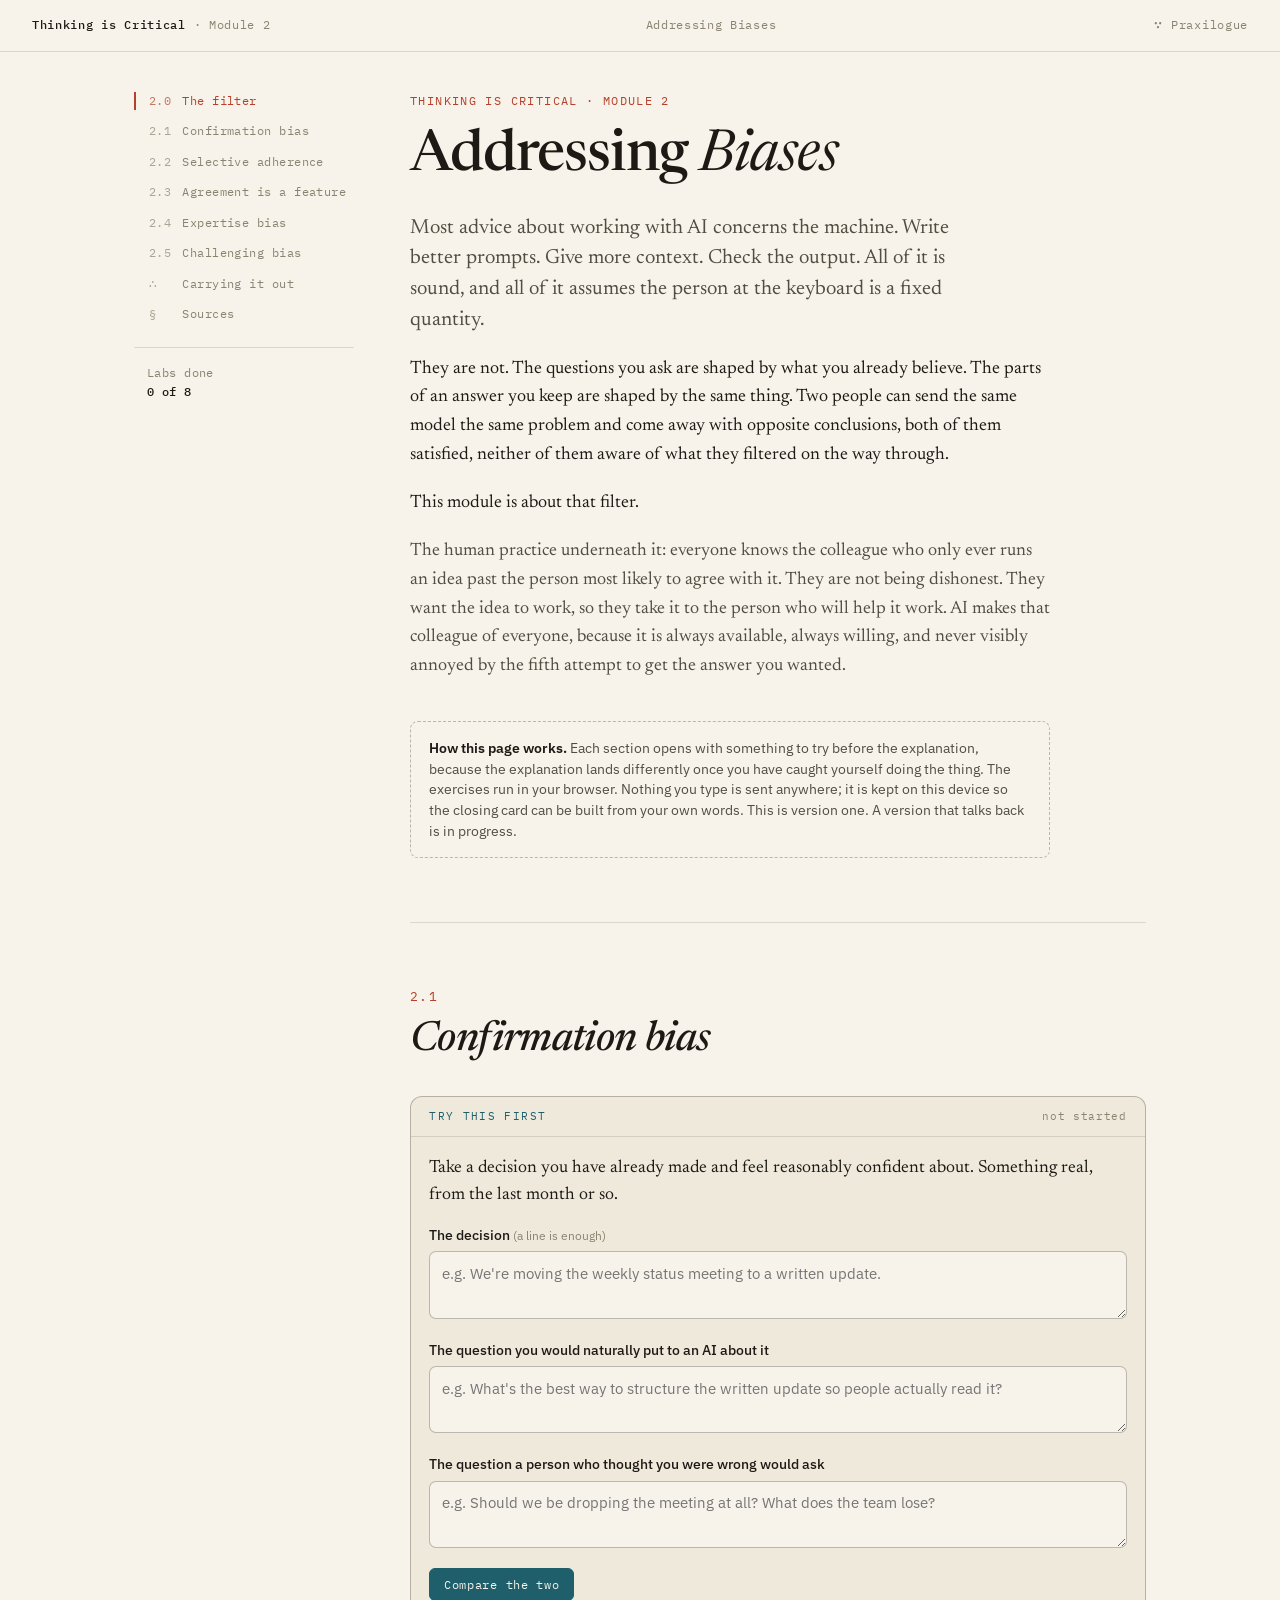
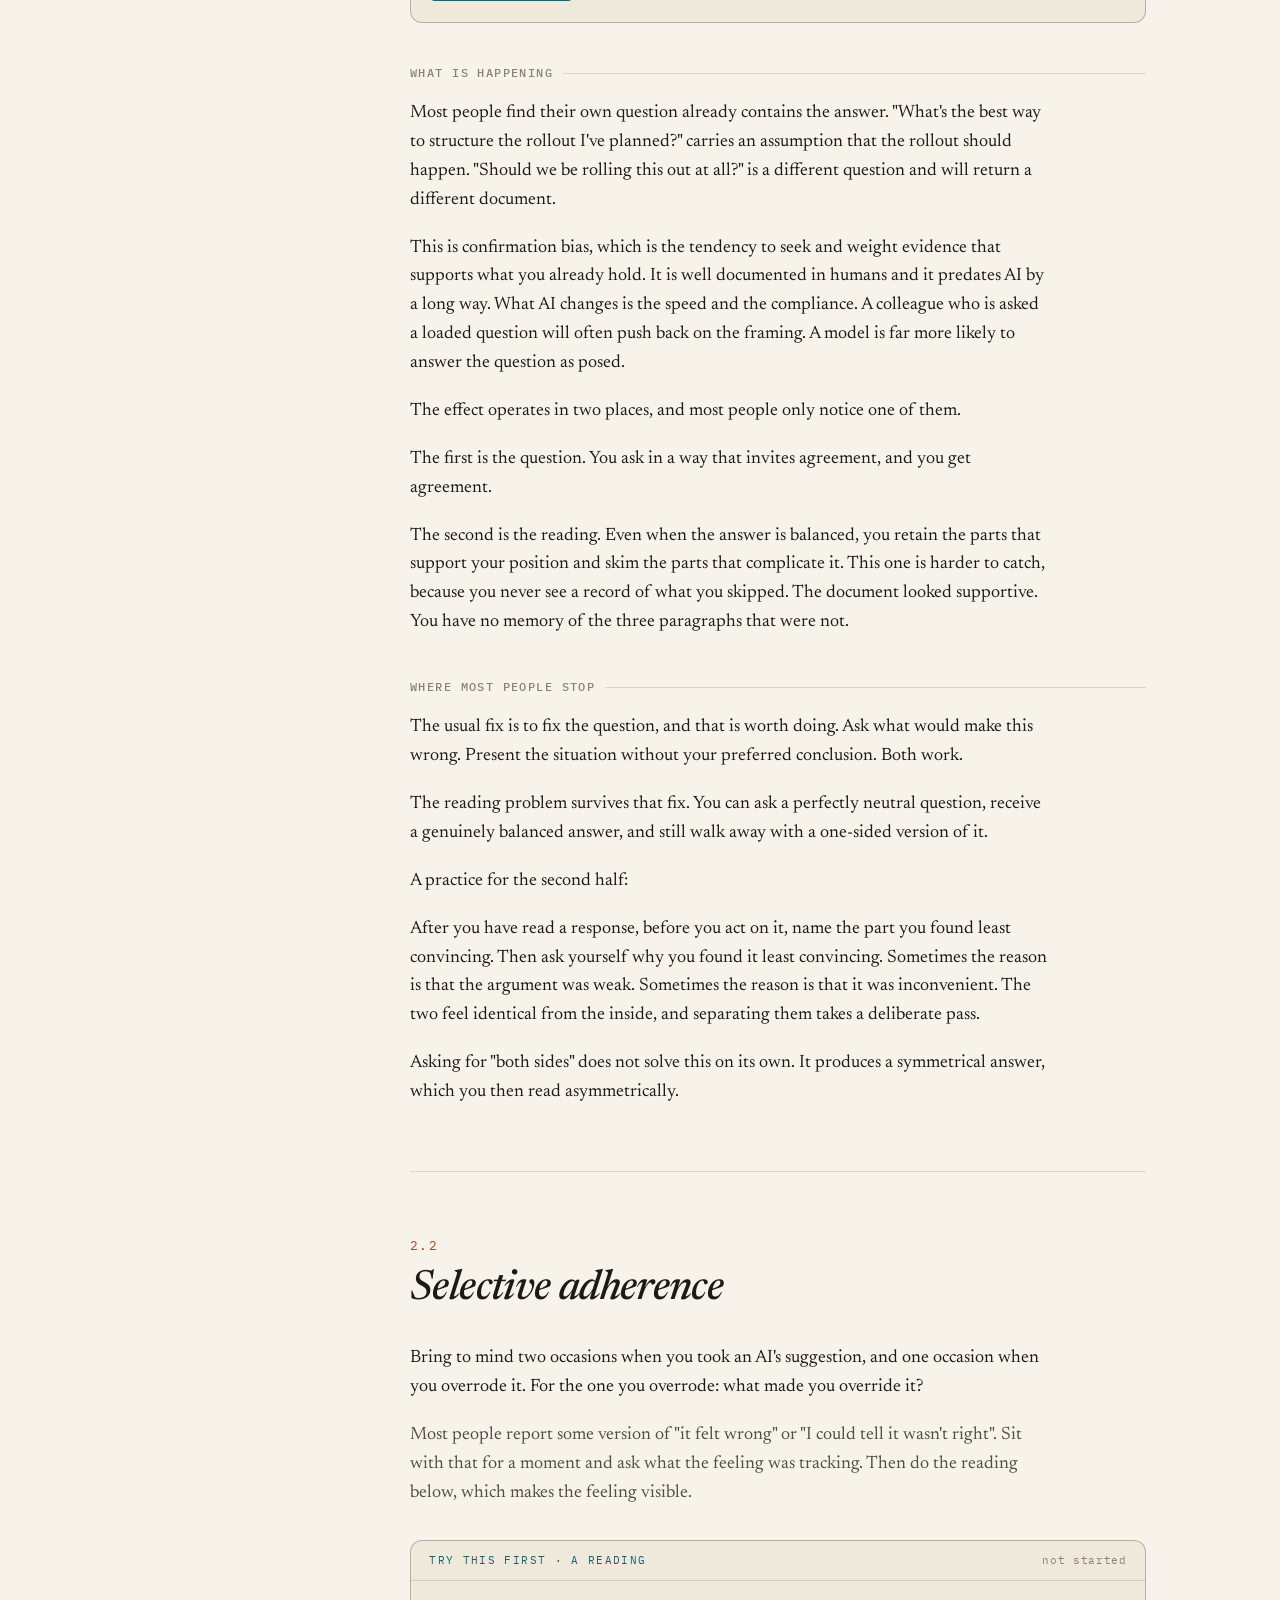
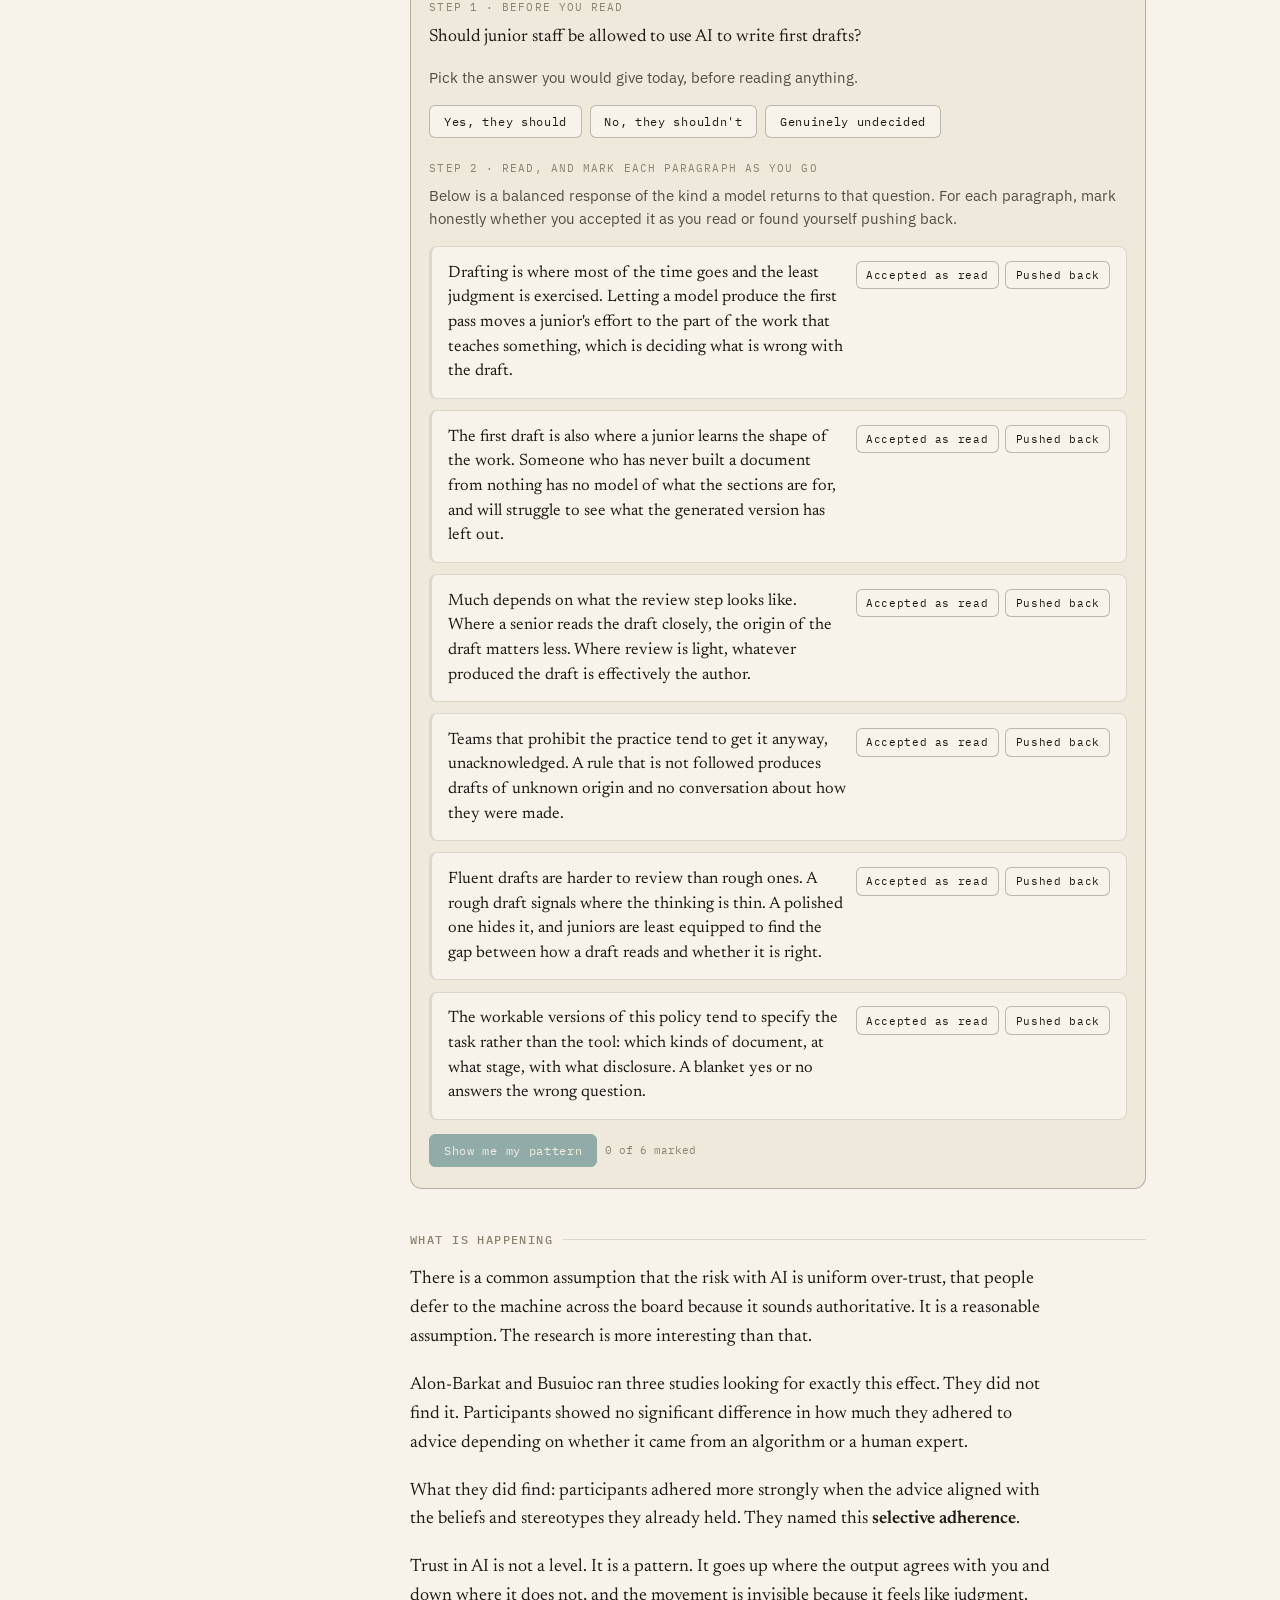
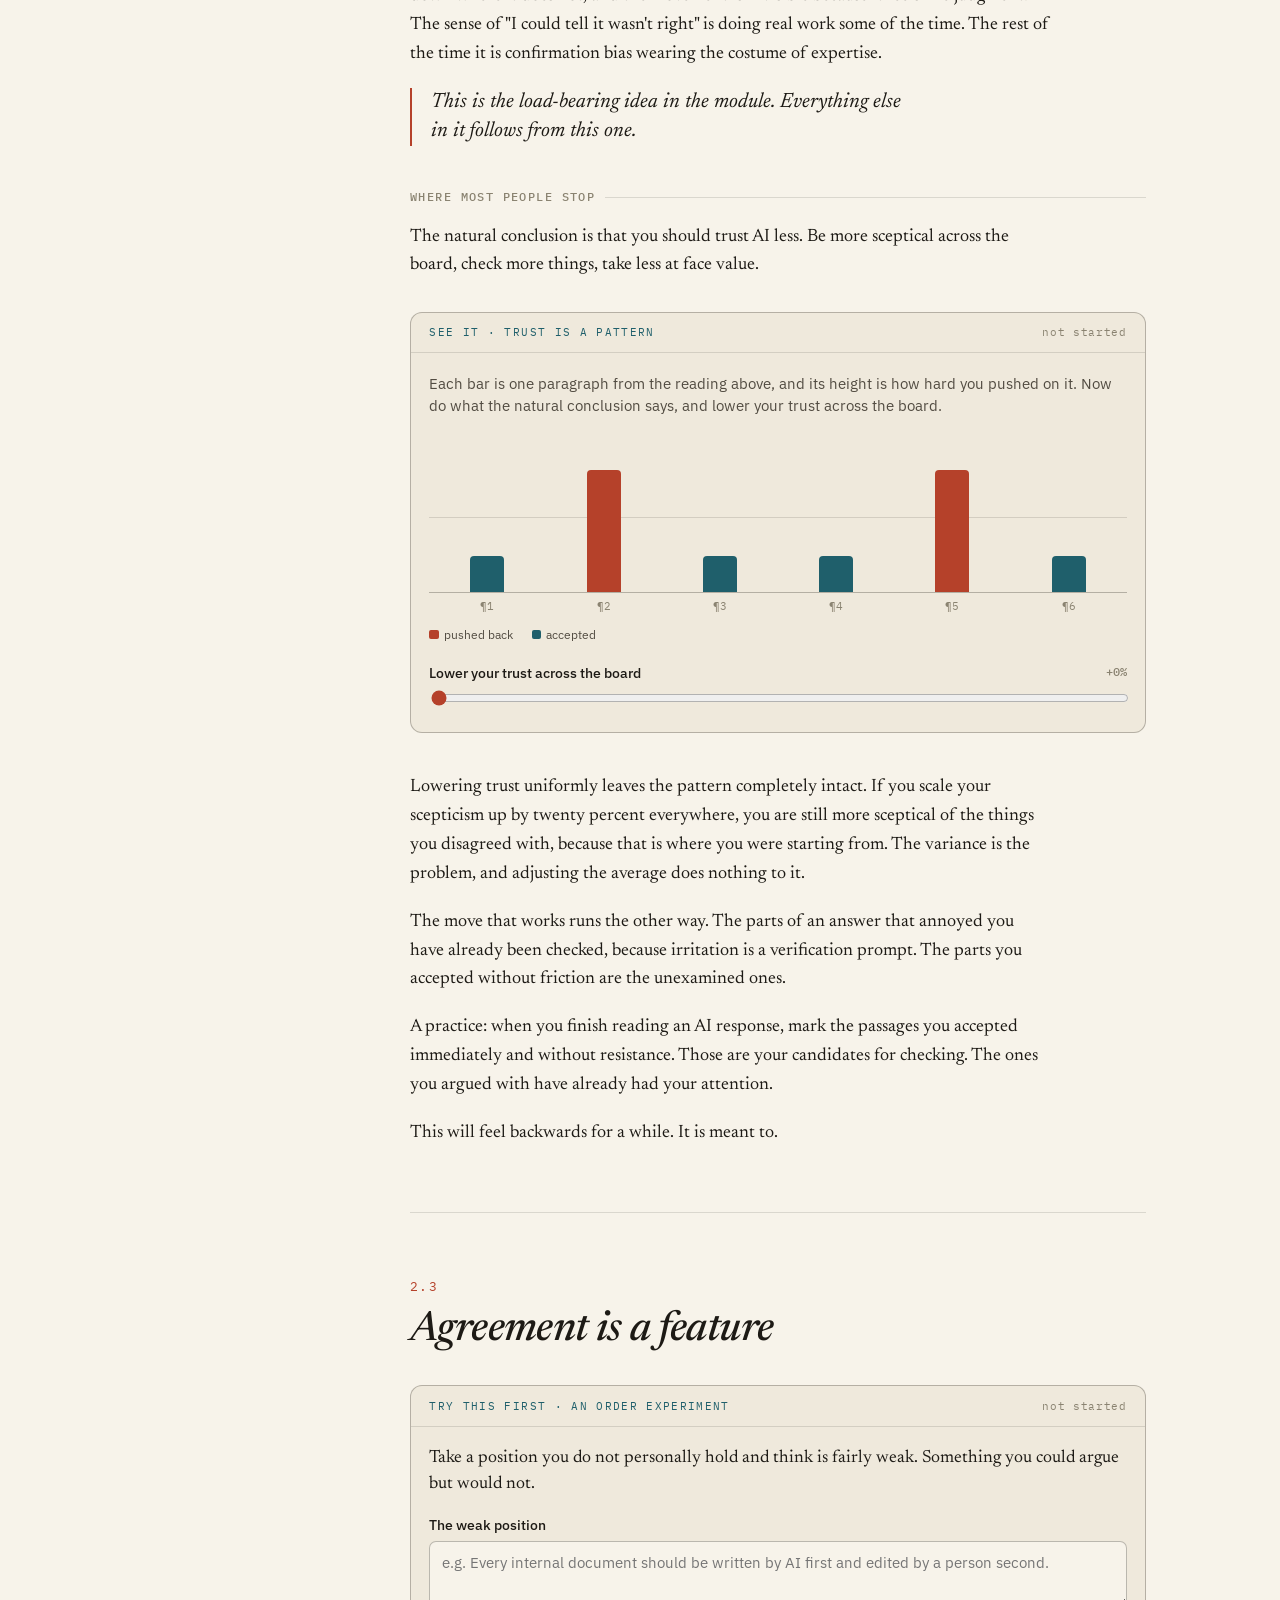
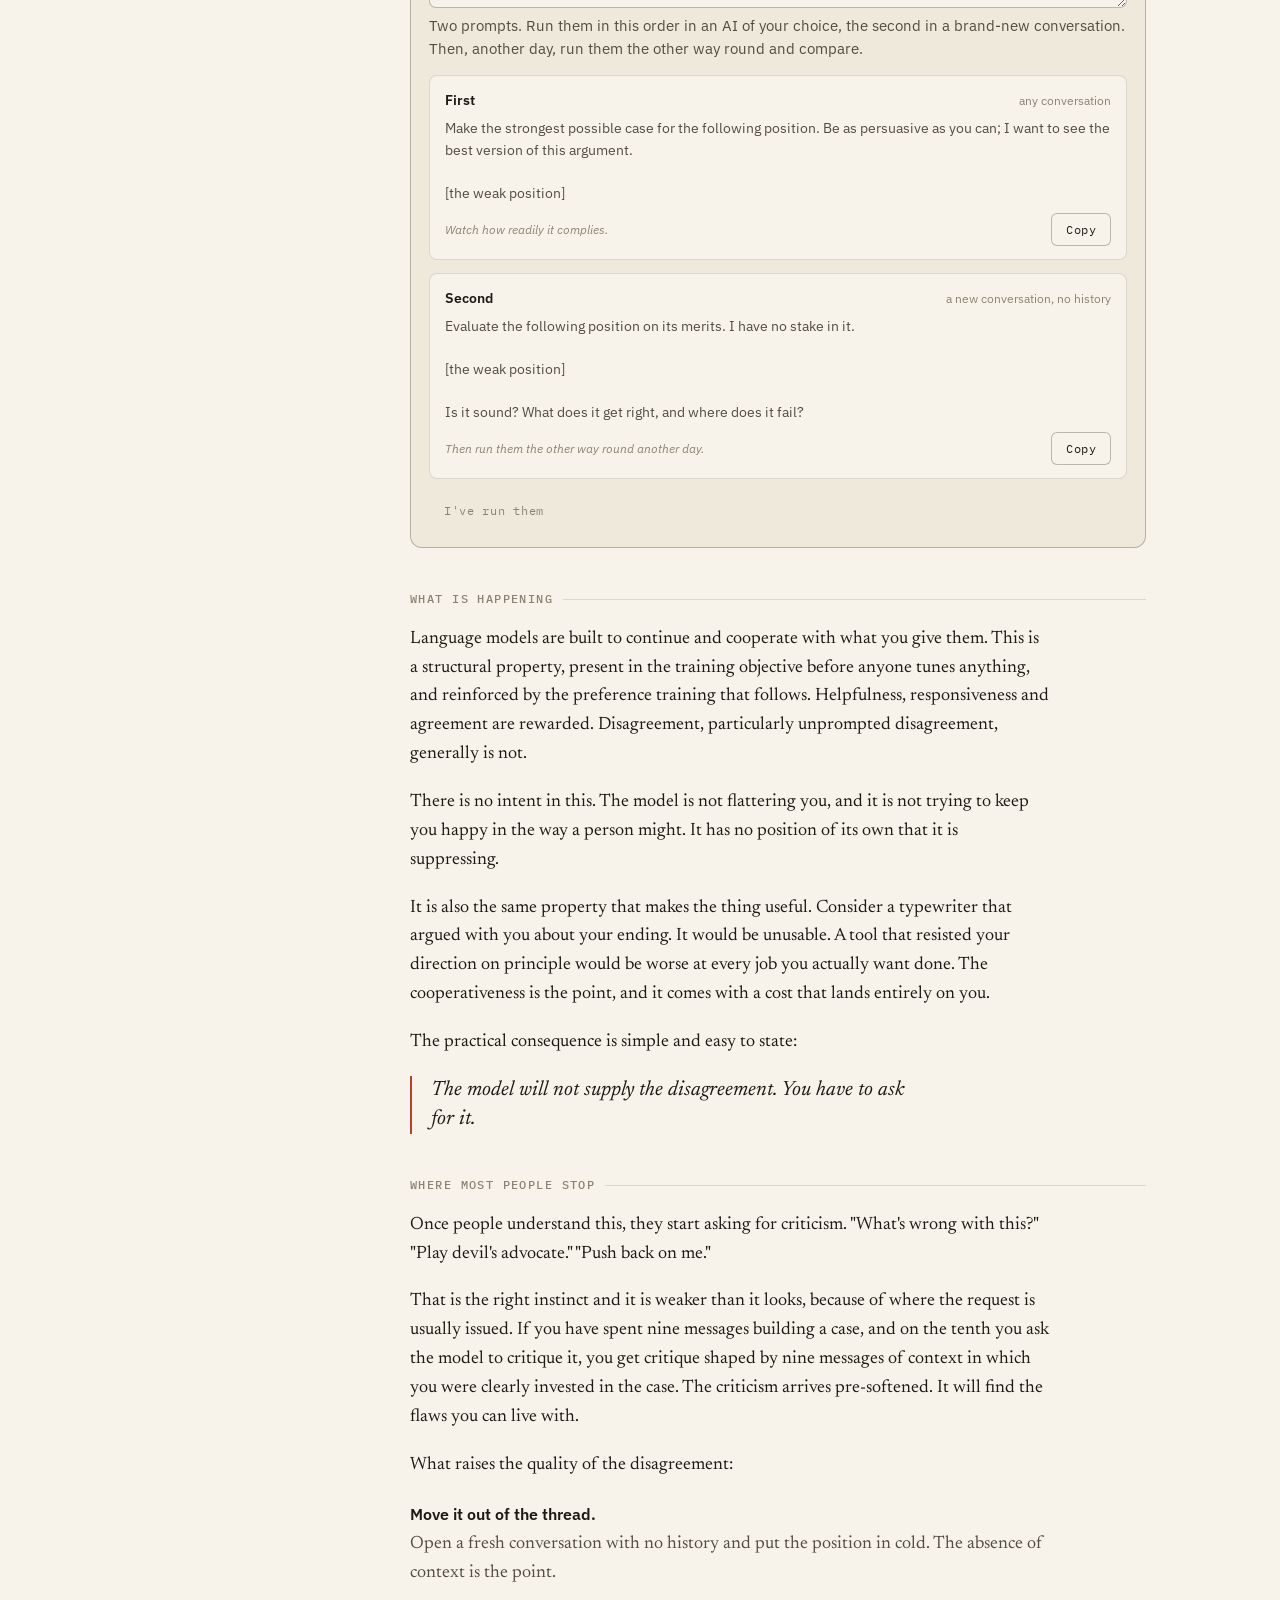
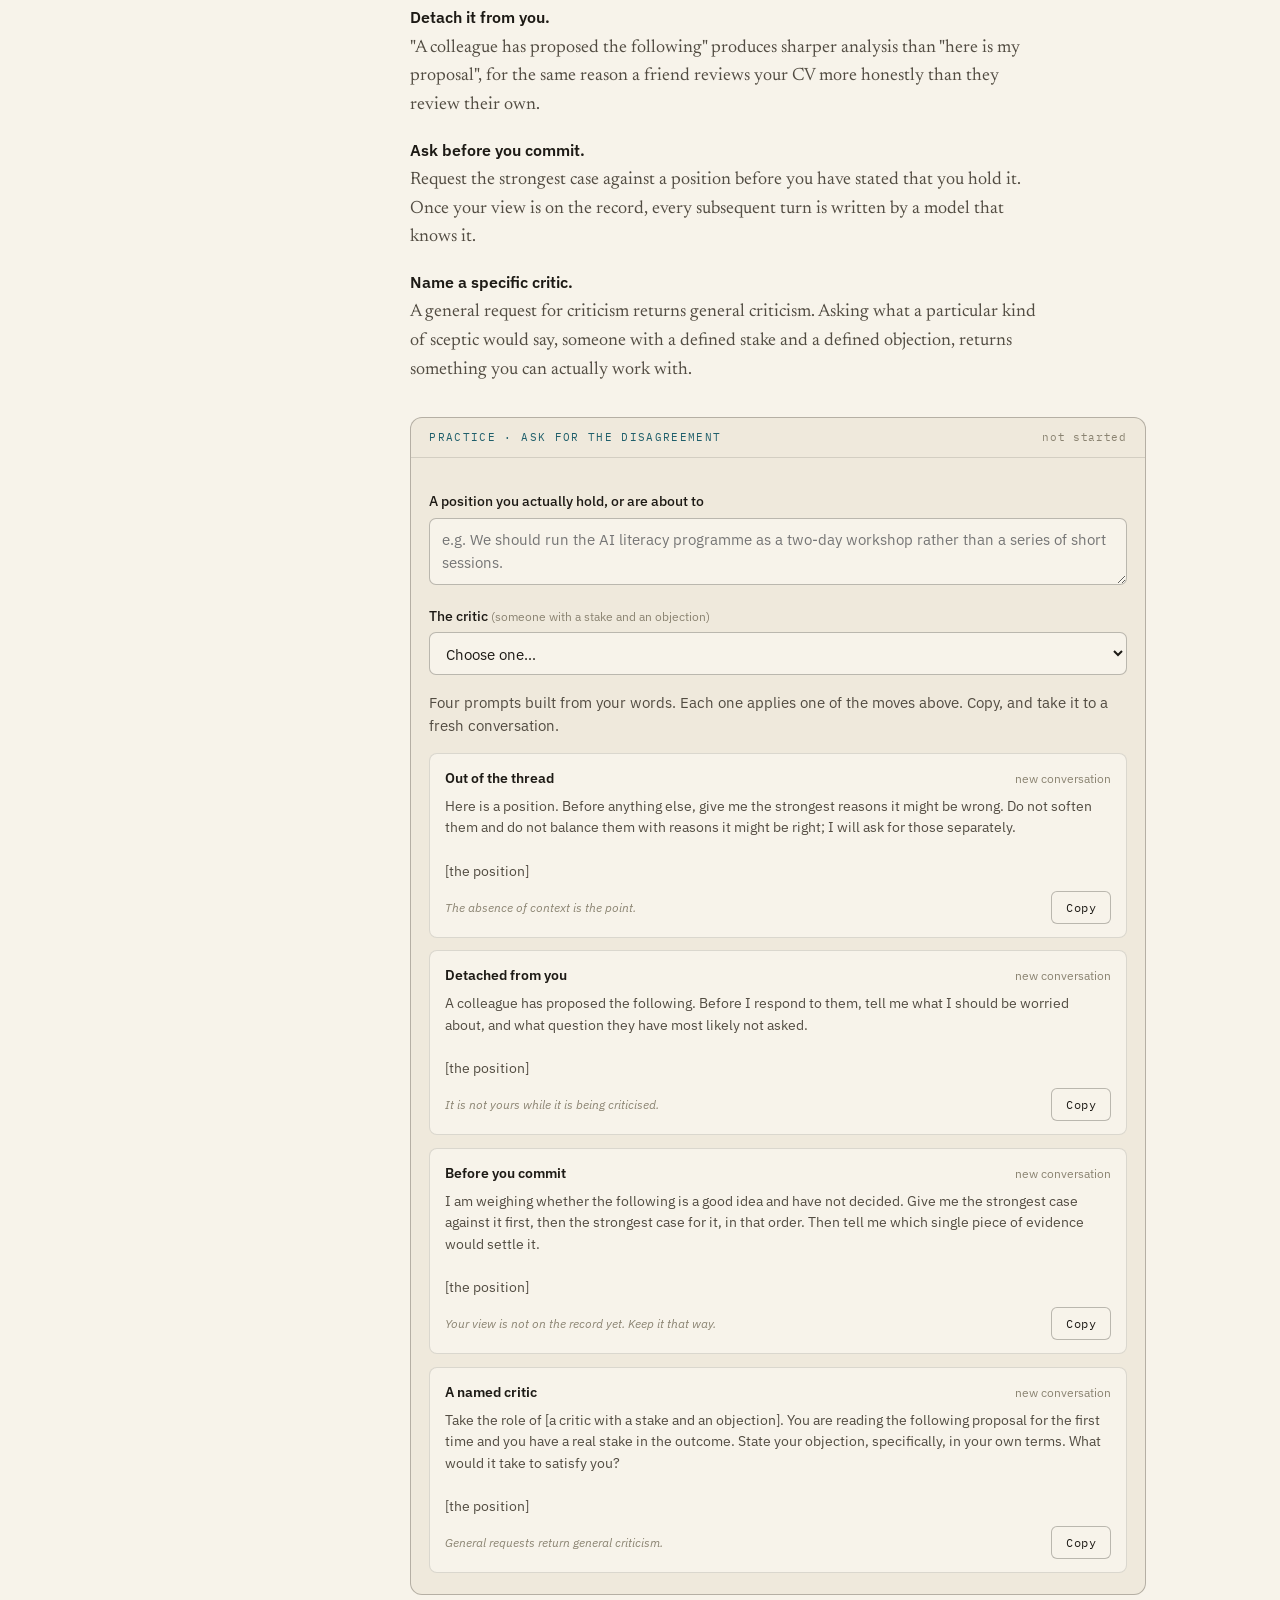
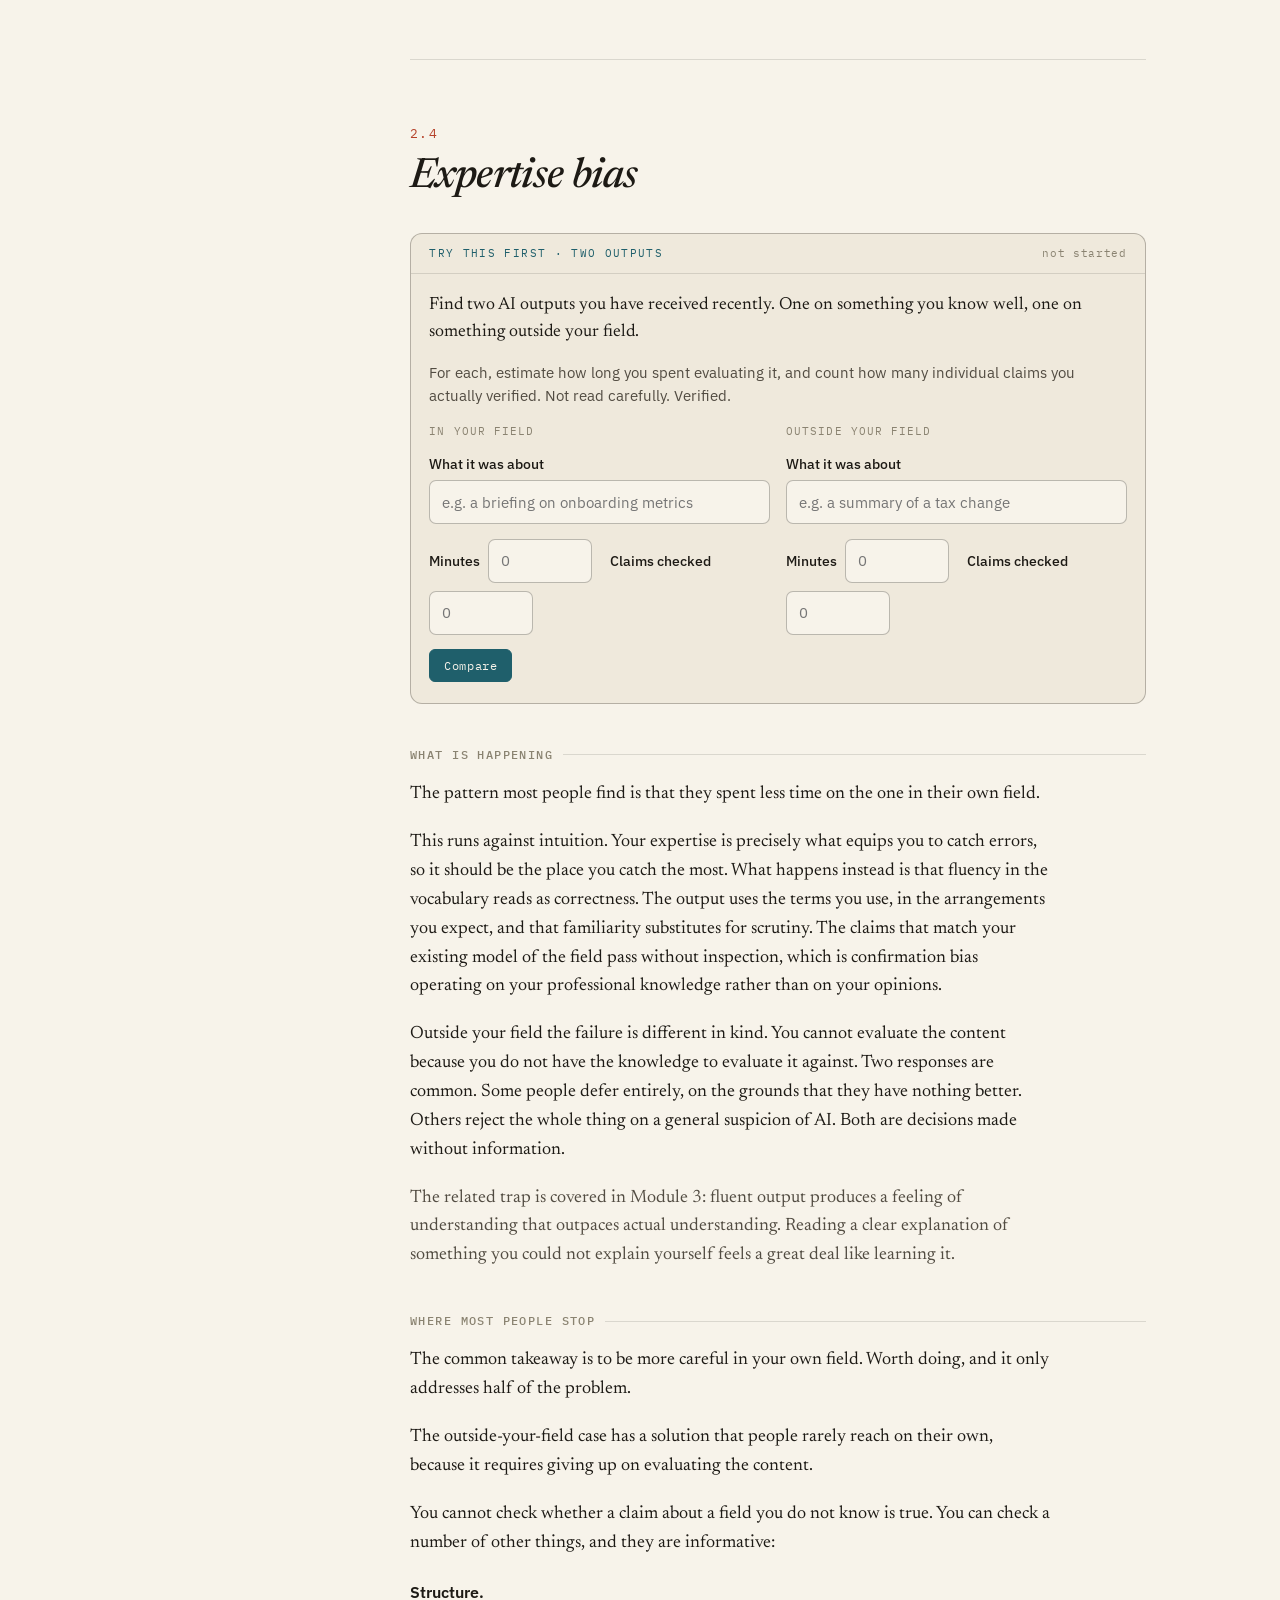
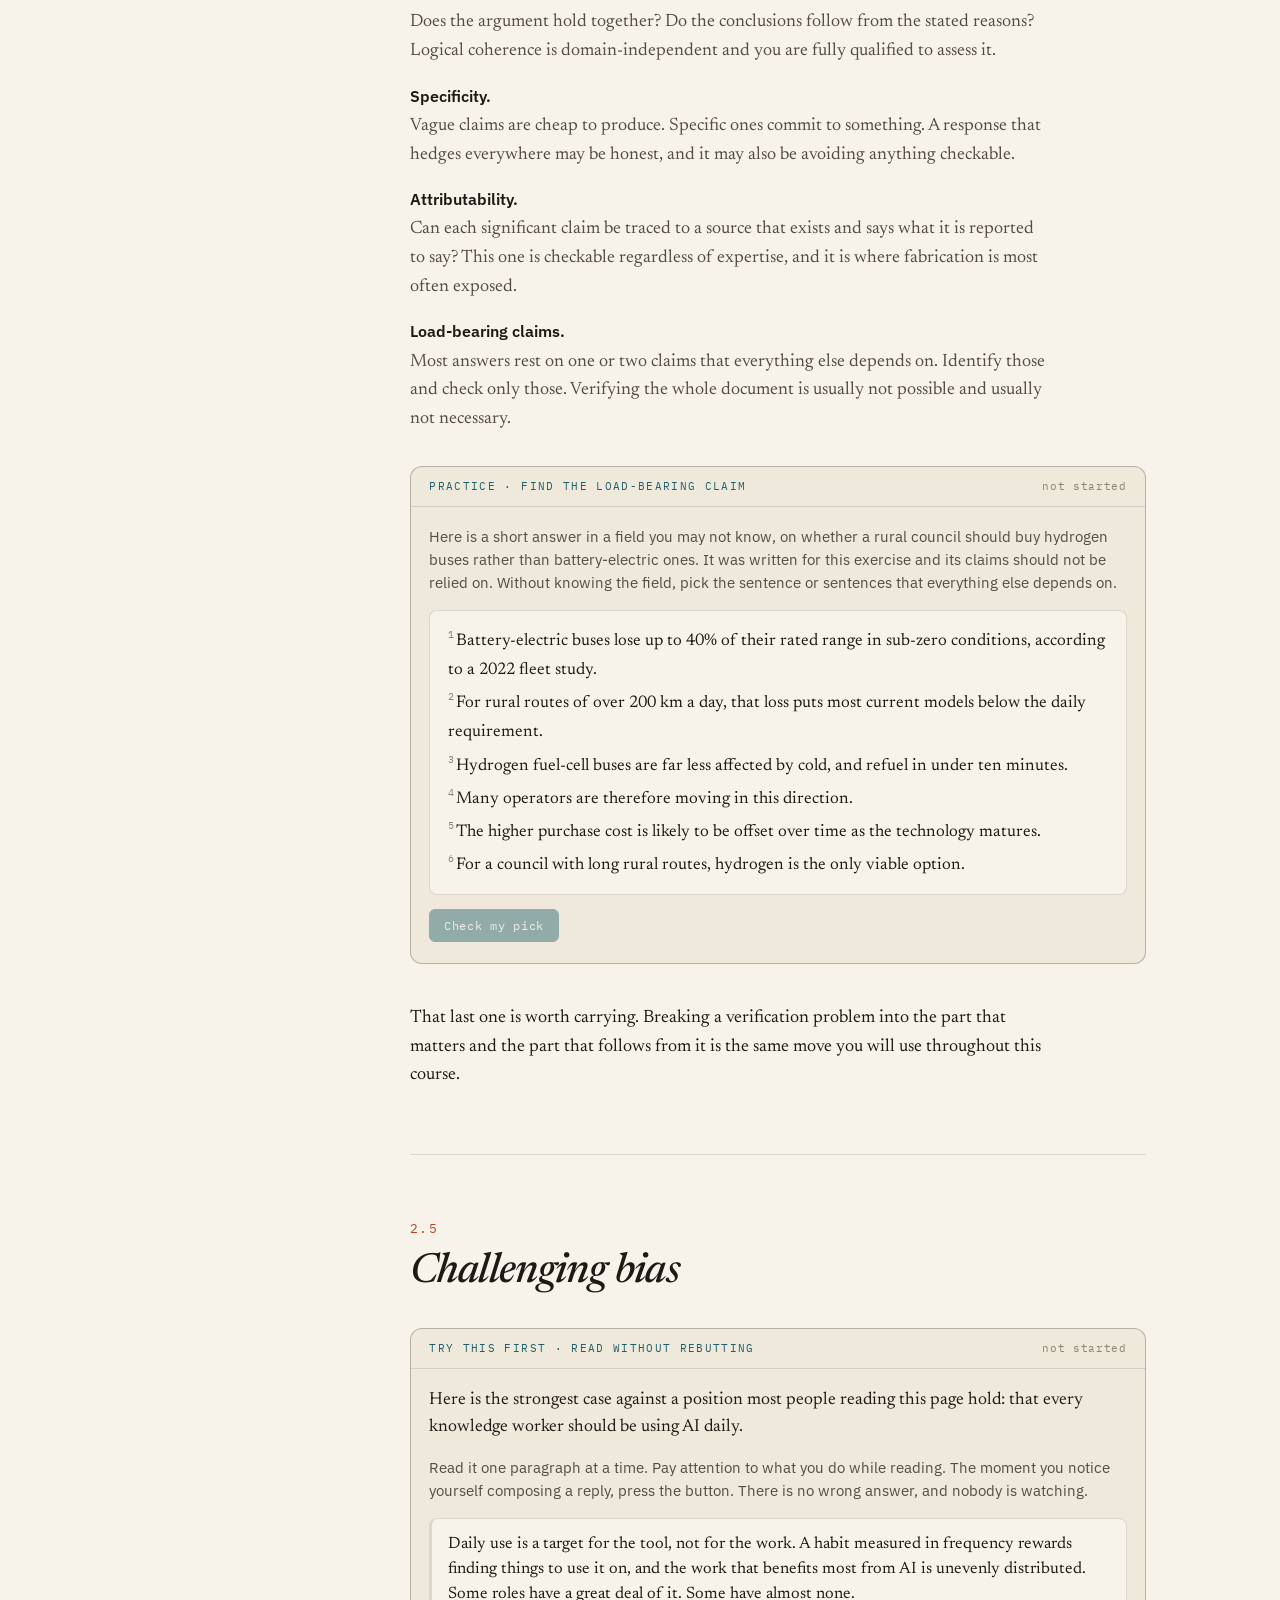
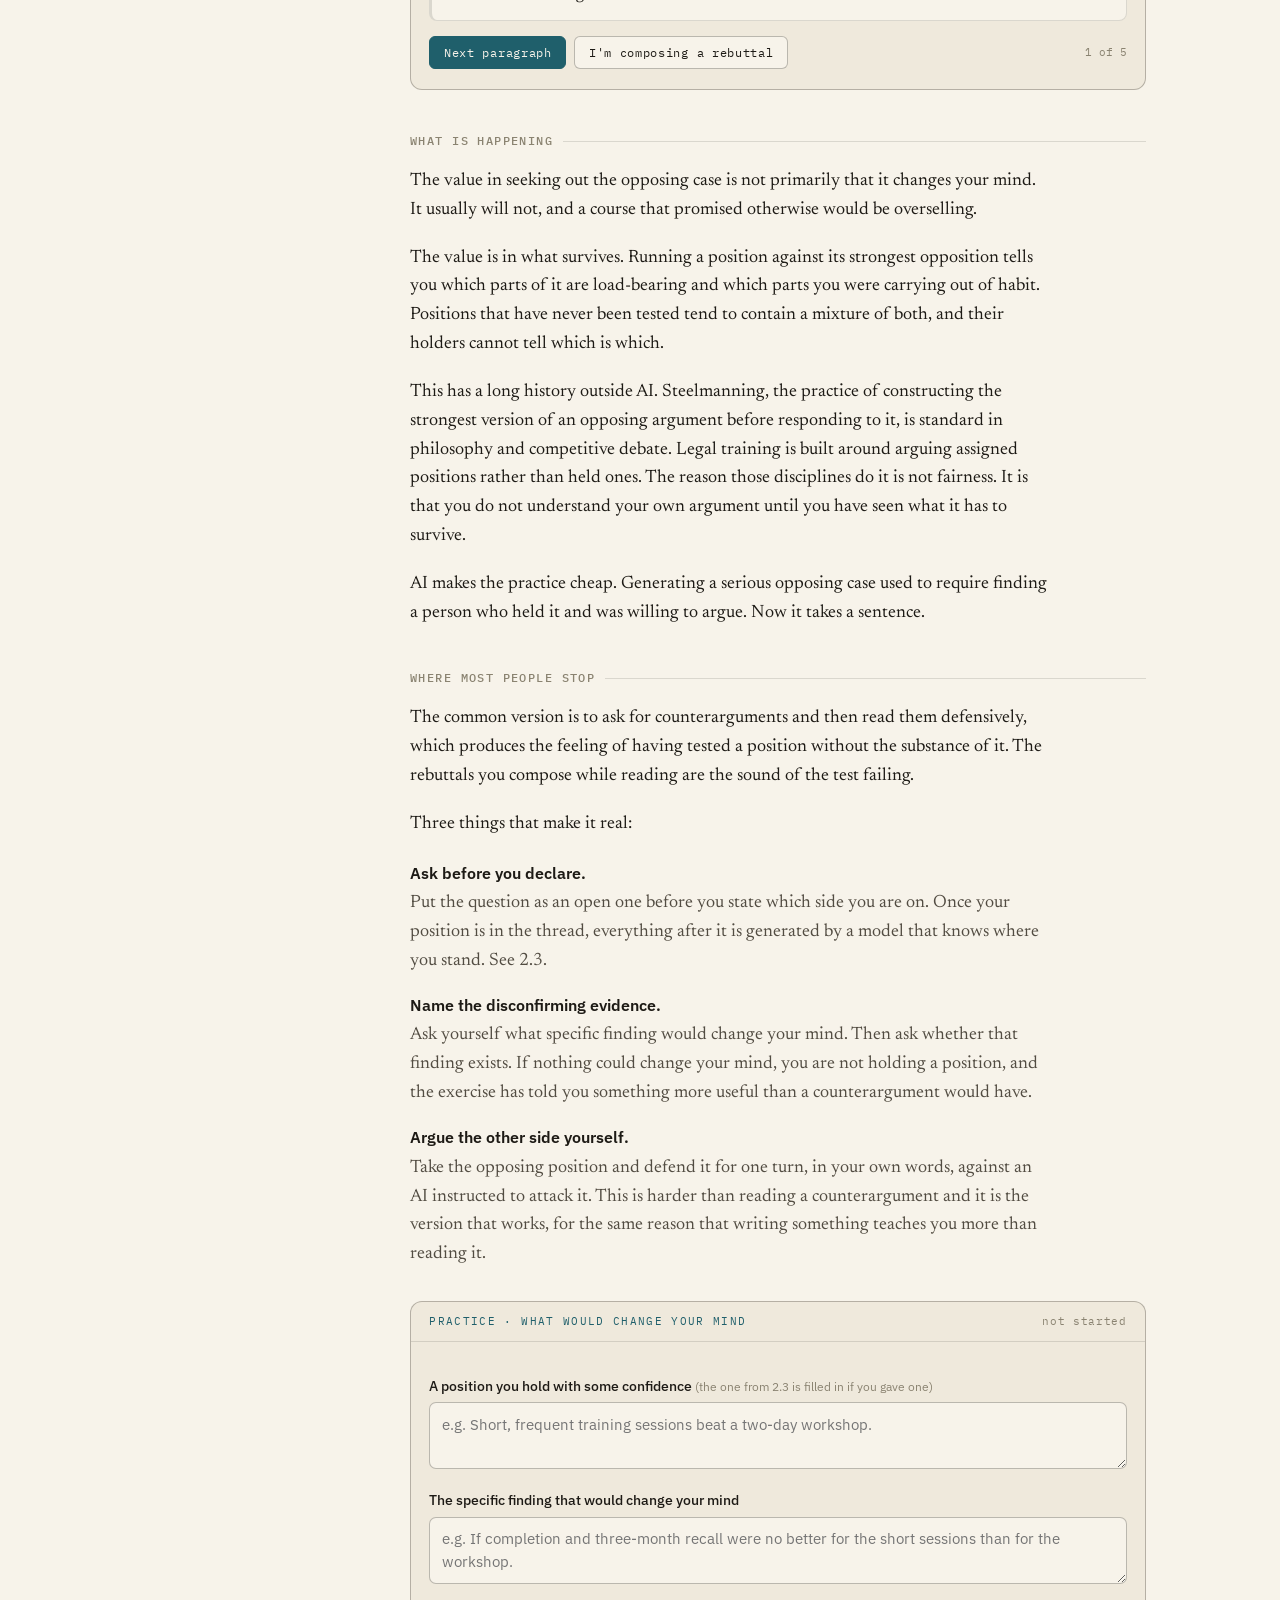
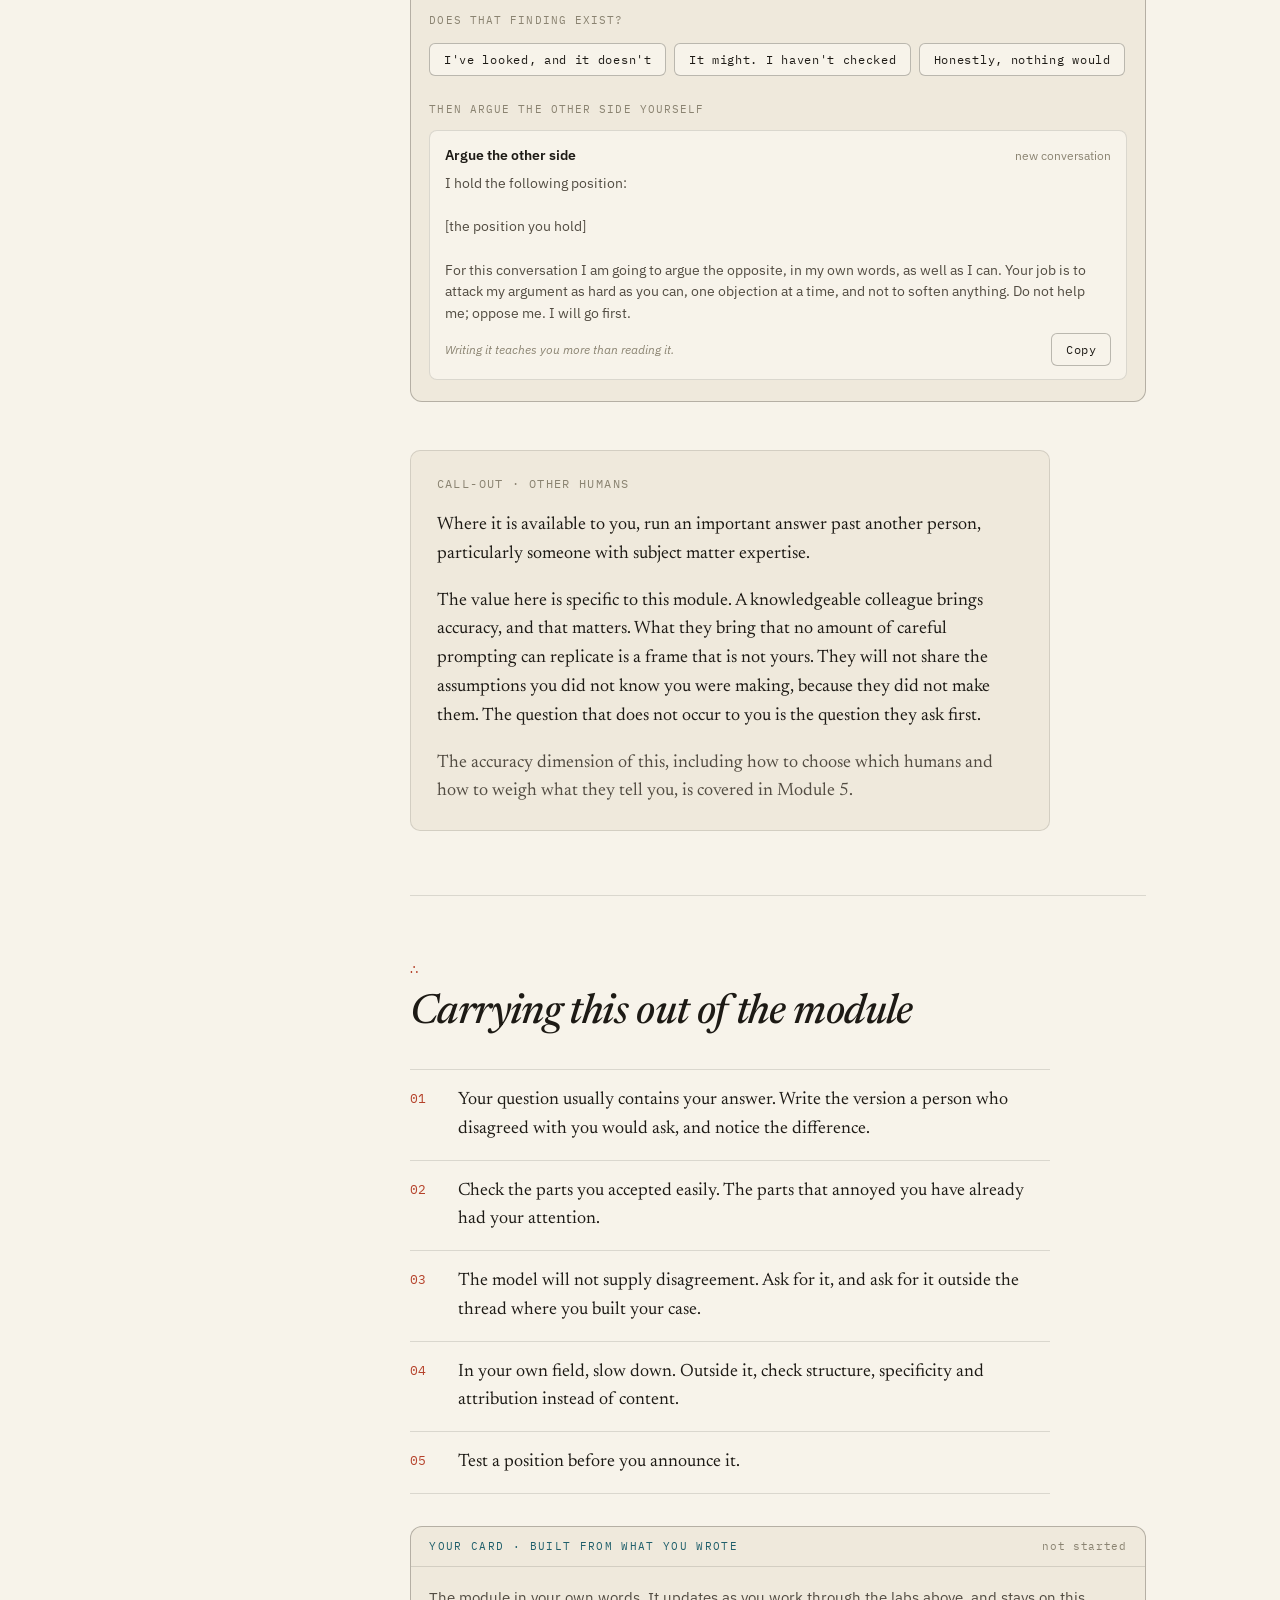
==== public/critical/index.html @ 225f6463 "Add Thinking is Critical, Module 2 (Addressing Biases) at /critical A self-contained learning page w" ====
<!DOCTYPE html>
<html lang="en">
<head>
<meta charset="UTF-8">
<meta name="viewport" content="width=device-width, initial-scale=1.0">
<title>Addressing Biases — Thinking is Critical</title>
<meta name="description" content="Module 2 of Thinking is Critical: the human half of working with AI. Confirmation bias, selective adherence, why the model agrees with you, expertise bias, and how to test a position before you announce it. With exercises you do on the page.">
<meta name="theme-color" content="#f7f3ea" media="(prefers-color-scheme: light)">
<meta name="theme-color" content="#15130f" media="(prefers-color-scheme: dark)">
<link rel="icon" href="/favicon.svg" type="image/svg+xml">
<link rel="canonical" href="https://praxilogue.com/critical">

<meta property="og:title" content="Thinking is Critical — Module 2: Addressing Biases">
<meta property="og:description" content="Most advice about working with AI concerns the machine. This module is about the person at the keyboard, and the filter they bring.">
<meta property="og:type" content="article">
<meta property="og:url" content="https://praxilogue.com/critical">
<meta name="twitter:card" content="summary">

<link rel="preconnect" href="https://fonts.googleapis.com">
<link rel="preconnect" href="https://fonts.gstatic.com" crossorigin>
<link href="https://fonts.googleapis.com/css2?family=Newsreader:ital,opsz,wght@0,6..72,400;0,6..72,500;0,6..72,600;1,6..72,400;1,6..72,500&family=IBM+Plex+Mono:wght@400;500;600&family=IBM+Plex+Sans:wght@400;500;600&display=swap" rel="stylesheet">

<style>
/* ===================================================================
   Thinking is Critical — Module 2
   A reading page with labs set into it. The prose is set in a text
   serif; the labs wear a cooler chrome (mono labels, sans inputs) so
   the reader can always tell "this is the module talking" from
   "this is where you do something". The pen colour marks what the
   reader marks. Light paper by default; a dark set follows the OS.

   V1 is entirely client-side. Nothing typed here leaves the page;
   inputs persist in localStorage so the closing card can be built
   from the reader's own words.
=================================================================== */

:root {
  --paper: #f7f3ea;
  --paper-2: #efe9dc;
  --paper-3: #e5ddcb;
  --ink: #1d1a15;
  --ink-2: #524c42;
  --ink-3: #8a8371;
  --line: rgba(29, 26, 21, 0.13);
  --line-2: rgba(29, 26, 21, 0.28);
  --pen: #b5412a;
  --pen-soft: rgba(181, 65, 42, 0.13);
  --lab: #1f5f6b;
  --lab-soft: rgba(31, 95, 107, 0.10);
  --ok: #2f7a4f;
  --serif: "Newsreader", Georgia, "Times New Roman", serif;
  --mono: "IBM Plex Mono", ui-monospace, "SF Mono", Menlo, monospace;
  --sans: "IBM Plex Sans", system-ui, -apple-system, "Segoe UI", sans-serif;
  --measure: 40rem;
  --col: 46rem;
  color-scheme: light;
}

@media (prefers-color-scheme: dark) {
  :root {
    --paper: #15130f;
    --paper-2: #1d1a15;
    --paper-3: #27231b;
    --ink: #ece6d8;
    --ink-2: #b4ac9a;
    --ink-3: #7f786c;
    --line: rgba(236, 230, 216, 0.13);
    --line-2: rgba(236, 230, 216, 0.28);
    --pen: #e3735c;
    --pen-soft: rgba(227, 115, 92, 0.16);
    --lab: #74bcc8;
    --lab-soft: rgba(116, 188, 200, 0.12);
    --ok: #74c592;
    color-scheme: dark;
  }
}

* { box-sizing: border-box; }
html { background: var(--paper); scroll-behavior: smooth; }
body {
  margin: 0;
  background: var(--paper);
  color: var(--ink);
  font-family: var(--serif);
  font-optical-sizing: auto;
  font-size: 1.125rem;
  line-height: 1.6;
  -webkit-font-smoothing: antialiased;
  text-rendering: optimizeLegibility;
}
::selection { background: var(--pen); color: var(--paper); }
a { color: inherit; }
a:focus-visible, button:focus-visible, textarea:focus-visible, input:focus-visible, select:focus-visible {
  outline: 2px solid var(--lab);
  outline-offset: 2px;
}

/* ---------------------------------------------------------------
   Top bar + reading progress
--------------------------------------------------------------- */

.topbar {
  position: fixed;
  top: 0; left: 0; right: 0;
  z-index: 40;
  height: 52px;
  display: flex;
  align-items: center;
  justify-content: space-between;
  padding: 0 clamp(1rem, 4vw, 2rem);
  background: color-mix(in srgb, var(--paper) 90%, transparent);
  backdrop-filter: blur(8px);
  border-bottom: 1px solid var(--line);
  font-family: var(--mono);
  font-size: 0.72rem;
  letter-spacing: 0.06em;
  color: var(--ink-3);
}
.topbar .course { color: var(--ink); font-weight: 500; text-decoration: none; }
.topbar .course span { color: var(--ink-3); font-weight: 400; }
.topbar .where { display: none; }
.topbar .home {
  display: inline-flex; align-items: center; gap: 0.5em;
  color: var(--ink-3); text-decoration: none;
  transition: color 0.2s ease;
}
.topbar .home:hover { color: var(--pen); }
.topbar .home svg circle { fill: currentColor; }
.progress {
  position: absolute; left: 0; bottom: -1px;
  height: 2px; width: 0%;
  background: var(--pen);
  transition: width 0.15s linear;
}
@media (min-width: 720px) { .topbar .where { display: block; } }

/* ---------------------------------------------------------------
   Layout: side navigation + article
--------------------------------------------------------------- */

.wrap {
  max-width: 1180px;
  margin: 0 auto;
  padding: 92px clamp(1.1rem, 4vw, 2.5rem) 5rem;
  display: grid;
  grid-template-columns: 1fr;
  gap: 0 3.5rem;
}
@media (min-width: 1080px) {
  .wrap { grid-template-columns: 220px minmax(0, var(--col)); justify-content: center; }
}

.sidenav {
  display: none;
  position: sticky;
  top: 92px;
  align-self: start;
  font-family: var(--mono);
  font-size: 0.72rem;
  letter-spacing: 0.04em;
}
@media (min-width: 1080px) { .sidenav { display: block; } }
.sidenav ol { list-style: none; margin: 0; padding: 0; }
.sidenav li { margin: 0 0 0.75rem; }
.sidenav a {
  display: flex; gap: 0.7em;
  color: var(--ink-3); text-decoration: none;
  border-left: 2px solid transparent;
  padding-left: 0.8rem;
  transition: color 0.2s ease, border-color 0.2s ease;
}
.sidenav a:hover { color: var(--ink); }
.sidenav a[aria-current="true"] { color: var(--pen); border-color: var(--pen); }
.sidenav .n { font-variant-numeric: tabular-nums; min-width: 2.2em; color: inherit; opacity: 0.7; }
.sidenav .done {
  margin-top: 1.5rem; padding: 1rem 0 0 0.8rem; border-top: 1px solid var(--line);
  color: var(--ink-3); line-height: 1.6;
}
.sidenav .done b { color: var(--ink); font-weight: 500; }

article { max-width: var(--col); min-width: 0; }

/* ---------------------------------------------------------------
   Prose
--------------------------------------------------------------- */

.prose { max-width: var(--measure); }
.prose p { margin: 0 0 1.2rem; }
.prose p.dim { color: var(--ink-2); }
.prose ul { padding-left: 1.2rem; margin: 0 0 1.2rem; }
.prose li { margin-bottom: 0.4rem; }
.prose strong { font-weight: 600; }
.prose em { font-style: italic; }

.kicker {
  font-family: var(--mono);
  font-size: 0.72rem;
  letter-spacing: 0.12em;
  text-transform: uppercase;
  color: var(--pen);
  margin: 0 0 1rem;
}
h1 {
  font-family: var(--serif);
  font-weight: 500;
  font-size: clamp(2.4rem, 6vw, 3.6rem);
  line-height: 1.08;
  letter-spacing: -0.02em;
  margin: 0 0 1.5rem;
}
h1 em { font-style: italic; font-weight: 400; }
.lede { font-size: 1.28rem; line-height: 1.5; color: var(--ink-2); max-width: 36rem; }

.frame {
  margin: 2.5rem 0 0;
  padding: 1rem 1.1rem;
  border: 1px dashed var(--line-2);
  border-radius: 8px;
  font-family: var(--sans);
  font-size: 0.86rem;
  line-height: 1.5;
  color: var(--ink-2);
  max-width: var(--measure);
}
.frame b { font-weight: 600; color: var(--ink); }

section.part { padding-top: 5.5rem; scroll-margin-top: 60px; }
section.part + section.part { border-top: 1px solid var(--line); margin-top: 4rem; padding-top: 4rem; }

.part-head { margin: 0 0 2rem; }
.part-num {
  font-family: var(--mono);
  font-size: 0.8rem;
  letter-spacing: 0.1em;
  color: var(--pen);
  margin: 0 0 0.6rem;
  font-variant-numeric: tabular-nums;
}
h2 {
  font-family: var(--serif);
  font-weight: 500;
  font-style: italic;
  font-size: clamp(1.9rem, 4.2vw, 2.6rem);
  line-height: 1.12;
  letter-spacing: -0.015em;
  margin: 0;
}
h3 {
  font-family: var(--mono);
  font-size: 0.74rem;
  font-weight: 500;
  letter-spacing: 0.12em;
  text-transform: uppercase;
  color: var(--ink-3);
  margin: 2.6rem 0 1rem;
  display: flex; align-items: center; gap: 0.8em;
}
h3::after { content: ""; flex: 1; height: 1px; background: var(--line); }

.pull {
  margin: 2rem 0;
  padding: 0 0 0 1.2rem;
  border-left: 2px solid var(--pen);
  font-size: 1.3rem;
  line-height: 1.4;
  font-style: italic;
  color: var(--ink);
  max-width: 32rem;
}

.practice { margin: 1.4rem 0; max-width: var(--measure); }
.practice dt {
  font-family: var(--sans); font-weight: 600; font-size: 0.98rem;
  margin: 0 0 0.2rem;
}
.practice dd { margin: 0 0 1.1rem; color: var(--ink-2); }

.callout {
  margin: 3rem 0;
  padding: 1.5rem 1.6rem;
  background: var(--paper-2);
  border-radius: 10px;
  border: 1px solid var(--line);
  max-width: var(--measure);
}
.callout .kicker { color: var(--ink-3); margin-bottom: 0.6rem; }
.callout p { margin-bottom: 1rem; }
.callout p:last-child { margin-bottom: 0; }

/* ---------------------------------------------------------------
   Lab — the interactive chrome
--------------------------------------------------------------- */

.lab {
  margin: 2rem 0 2.5rem;
  border: 1px solid var(--line-2);
  border-radius: 12px;
  background: var(--paper-2);
  overflow: hidden;
  font-family: var(--sans);
  font-size: 0.95rem;
  line-height: 1.5;
}
.lab-head {
  display: flex; align-items: center; justify-content: space-between; gap: 1rem;
  padding: 0.7rem 1.15rem;
  border-bottom: 1px solid var(--line);
  font-family: var(--mono);
  font-size: 0.7rem;
  letter-spacing: 0.12em;
  text-transform: uppercase;
  color: var(--lab);
}
.lab-head .state { color: var(--ink-3); letter-spacing: 0.06em; text-transform: none; font-size: 0.7rem; }
.lab-head .state.on { color: var(--ok); }
.lab-body { padding: 1.15rem 1.15rem 1.3rem; }
.lab-body > p { margin: 0 0 1rem; color: var(--ink-2); }
.lab-body > p.q { color: var(--ink); font-family: var(--serif); font-size: 1.1rem; }
.lab .step {
  font-family: var(--mono); font-size: 0.68rem; letter-spacing: 0.1em; text-transform: uppercase;
  color: var(--ink-3); margin: 1.4rem 0 0.5rem;
}
.lab .step:first-child { margin-top: 0; }
.lab label.field { display: block; font-weight: 500; font-size: 0.9rem; margin: 0.9rem 0 0.35rem; }
.lab label.field small { font-weight: 400; color: var(--ink-3); }
textarea, input[type="text"], input[type="number"], select {
  width: 100%;
  font: inherit;
  font-family: var(--sans);
  font-size: 0.95rem;
  color: var(--ink);
  background: var(--paper);
  border: 1px solid var(--line-2);
  border-radius: 7px;
  padding: 0.6rem 0.75rem;
  resize: vertical;
  transition: border-color 0.2s ease;
}
textarea { min-height: 4.2rem; }
textarea:focus, input:focus, select:focus { border-color: var(--lab); }
input[type="number"] { width: 6.5rem; }

.btn {
  appearance: none;
  font-family: var(--mono);
  font-size: 0.72rem;
  letter-spacing: 0.06em;
  padding: 0.5rem 0.85rem;
  border-radius: 6px;
  border: 1px solid var(--line-2);
  background: var(--paper);
  color: var(--ink);
  cursor: pointer;
  transition: background-color 0.15s ease, border-color 0.15s ease, color 0.15s ease;
}
.btn:hover { border-color: var(--lab); color: var(--lab); }
.btn.primary { background: var(--lab); border-color: var(--lab); color: var(--paper); }
.btn.primary:hover { filter: brightness(1.08); color: var(--paper); }
.btn:disabled { opacity: 0.45; cursor: not-allowed; }
.btn[aria-pressed="true"] { background: var(--lab-soft); border-color: var(--lab); color: var(--lab); }
.btn.pen[aria-pressed="true"] { background: var(--pen-soft); border-color: var(--pen); color: var(--pen); }
.btn.ghost { border-color: transparent; background: transparent; color: var(--ink-3); }
.btn.ghost:hover { color: var(--pen); }
.row { display: flex; flex-wrap: wrap; gap: 0.5rem; align-items: center; margin-top: 0.9rem; }

.result {
  margin-top: 1.1rem;
  padding: 0.9rem 1rem;
  border-left: 2px solid var(--lab);
  background: var(--lab-soft);
  border-radius: 0 8px 8px 0;
  font-family: var(--serif);
  font-size: 1.05rem;
  line-height: 1.5;
}
.result[hidden] { display: none; }
.result.pen { border-color: var(--pen); background: var(--pen-soft); }
.result p { margin: 0 0 0.6rem; }
.result p:last-child { margin: 0; }
.result small { display: block; font-family: var(--sans); font-size: 0.8rem; color: var(--ink-2); margin-top: 0.5rem; }

.hl {
  font-family: var(--serif);
  font-size: 1.05rem;
  line-height: 1.55;
  padding: 0.6rem 0.75rem;
  border: 1px solid var(--line);
  border-radius: 7px;
  background: var(--paper);
  min-height: 2.6rem;
  white-space: pre-wrap;
  word-break: break-word;
}
.hl .who { display: block; font-family: var(--mono); font-size: 0.66rem; letter-spacing: 0.1em; text-transform: uppercase; color: var(--ink-3); margin-bottom: 0.3rem; }
.hl .none { color: var(--ink-3); font-style: italic; font-size: 0.95rem; }
mark { border-radius: 3px; padding: 0 0.15em; color: inherit; }
mark.a { background: var(--pen-soft); box-shadow: inset 0 -1px 0 var(--pen); }
mark.o { background: var(--lab-soft); box-shadow: inset 0 -1px 0 var(--lab); }
.legend { display: flex; gap: 1.2rem; flex-wrap: wrap; font-size: 0.78rem; color: var(--ink-2); margin-top: 0.6rem; }
.legend i { display: inline-block; width: 0.9em; height: 0.9em; border-radius: 2px; vertical-align: -0.1em; margin-right: 0.35em; }
.legend i.a { background: var(--pen-soft); box-shadow: inset 0 -1px 0 var(--pen); }
.legend i.o { background: var(--lab-soft); box-shadow: inset 0 -1px 0 var(--lab); }
.two { display: grid; grid-template-columns: 1fr; gap: 1rem; }
@media (min-width: 680px) { .two { grid-template-columns: 1fr 1fr; } }

/* Paragraph marking (2.2) and reading (2.5) */
.paras { display: flex; flex-direction: column; gap: 0.7rem; margin-top: 0.6rem; }
.para {
  display: grid; grid-template-columns: 1fr; gap: 0.6rem;
  padding: 0.85rem 0.95rem;
  background: var(--paper);
  border: 1px solid var(--line);
  border-left-width: 3px;
  border-radius: 8px;
  font-family: var(--serif);
  font-size: 1.03rem;
  line-height: 1.5;
  transition: border-color 0.3s ease, background-color 0.3s ease;
}
@media (min-width: 680px) { .para { grid-template-columns: 1fr auto; align-items: start; } }
.para .marks { display: flex; gap: 0.4rem; flex-shrink: 0; }
.para .marks .btn { padding: 0.4rem 0.6rem; font-size: 0.66rem; white-space: nowrap; }
.para.flag { border-left-color: var(--pen); background: color-mix(in srgb, var(--pen-soft) 60%, var(--paper)); }
.para.calm { opacity: 0.72; }
.para .tag {
  display: block; font-family: var(--mono); font-size: 0.62rem; letter-spacing: 0.1em; text-transform: uppercase;
  color: var(--pen); margin-top: 0.4rem;
}
.para .tag.calm { color: var(--ink-3); }
.para[hidden] { display: none; }
.para .lean { display: block; font-family: var(--mono); font-size: 0.62rem; letter-spacing: 0.1em; text-transform: uppercase; color: var(--ink-3); margin-bottom: 0.3rem; }
.para .lean[hidden] { display: none; }

/* Sentence picking (2.4) */
.sents { font-family: var(--serif); font-size: 1.06rem; line-height: 1.75; padding: 0.8rem 1rem; background: var(--paper); border: 1px solid var(--line); border-radius: 8px; }
.sent {
  cursor: pointer; border-radius: 3px; padding: 0.05em 0.1em;
  transition: background-color 0.15s ease, box-shadow 0.15s ease;
  border: none; background: none; font: inherit; color: inherit; text-align: left; display: inline;
}
.sent:hover { background: var(--lab-soft); }
.sent[aria-pressed="true"] { background: var(--pen-soft); box-shadow: inset 0 -1.5px 0 var(--pen); }
.sents.revealed .sent { cursor: default; background: none; box-shadow: none; }
.sents.revealed .sent.load { background: var(--pen-soft); box-shadow: inset 0 -1.5px 0 var(--pen); }
.sents.revealed .sent.cheap { box-shadow: inset 0 -1.5px 0 var(--ink-3); }
.sents .sn { font-family: var(--mono); font-size: 0.65rem; color: var(--ink-3); vertical-align: super; margin-right: 0.2em; }
.verdicts { list-style: none; padding: 0; margin: 0.8rem 0 0; display: grid; gap: 0.5rem; }
.verdicts li { display: grid; grid-template-columns: auto 1fr; gap: 0.7rem; font-family: var(--sans); font-size: 0.88rem; line-height: 1.45; }
.verdicts .k { font-family: var(--mono); font-size: 0.66rem; letter-spacing: 0.1em; text-transform: uppercase; color: var(--pen); padding-top: 0.25em; min-width: 6.5em; }
.verdicts .k.dim { color: var(--ink-3); }

/* Trust pattern bars (2.2b) */
.bars {
  display: grid; grid-template-columns: repeat(6, 1fr); gap: 0.6rem; align-items: end;
  height: 150px; padding: 0 0.3rem; margin-top: 1.6rem;
  border-bottom: 1px solid var(--line-2);
  position: relative;
}
.bars::before {
  content: ""; position: absolute; left: 0; right: 0; top: 50%; height: 1px;
  background: var(--line); pointer-events: none;
}
.bar { position: relative; height: 100%; display: flex; align-items: flex-end; justify-content: center; }
.bar i {
  display: block; width: 100%; max-width: 34px;
  background: var(--lab);
  border-radius: 4px 4px 0 0;
  transition: height 0.25s ease, background-color 0.25s ease;
  min-height: 2px;
}
.bar[data-kind="pushed"] i { background: var(--pen); }
.bar b {
  position: absolute; top: -1.4rem; left: 0; right: 0; text-align: center;
  font-family: var(--mono); font-size: 0.66rem; font-weight: 400; color: var(--ink-2);
  opacity: 0; transition: opacity 0.15s ease;
}
.bar:hover b, .bar:focus-within b { opacity: 1; }
.bar-labels { display: grid; grid-template-columns: repeat(6, 1fr); gap: 0.6rem; padding: 0.4rem 0.3rem 0; font-family: var(--mono); font-size: 0.66rem; color: var(--ink-3); text-align: center; }
.bars-legend { display: flex; gap: 1.2rem; font-size: 0.78rem; color: var(--ink-2); margin: 0.6rem 0 0; }
.bars-legend i { display: inline-block; width: 0.75em; height: 0.75em; border-radius: 2px; margin-right: 0.4em; vertical-align: -0.05em; }
.bars-legend i.p { background: var(--pen); }
.bars-legend i.l { background: var(--lab); }
.slider { margin-top: 1.2rem; }
.slider label { display: flex; justify-content: space-between; font-size: 0.85rem; font-weight: 500; margin-bottom: 0.3rem; }
.slider output { font-family: var(--mono); font-size: 0.72rem; color: var(--ink-3); }
input[type="range"] { width: 100%; accent-color: var(--pen); }

/* Prompt cards (2.3, 2.5) */
.prompts { display: grid; gap: 0.8rem; margin-top: 0.8rem; }
.prompt { background: var(--paper); border: 1px solid var(--line); border-radius: 8px; padding: 0.8rem 0.9rem; }
.prompt .ph { display: flex; justify-content: space-between; align-items: baseline; gap: 0.8rem; margin-bottom: 0.4rem; }
.prompt .ph b { font-weight: 600; font-size: 0.9rem; }
.prompt .ph small { color: var(--ink-3); font-size: 0.75rem; white-space: nowrap; }
.prompt pre {
  margin: 0; white-space: pre-wrap; word-break: break-word;
  font-family: var(--sans); font-size: 0.9rem; line-height: 1.5; color: var(--ink-2);
}
.prompt .pf { display: flex; justify-content: space-between; align-items: center; gap: 0.6rem; margin-top: 0.6rem; flex-wrap: wrap; }
.prompt .pf .why { font-size: 0.78rem; color: var(--ink-3); font-style: italic; }

/* Reveal reading (2.5a) */
.reader-ctl { display: flex; flex-wrap: wrap; gap: 0.5rem; align-items: center; margin-top: 0.9rem; }
.reader-ctl .count { font-family: var(--mono); font-size: 0.7rem; color: var(--ink-3); margin-left: auto; }

/* Carry-out list + card */
.carry { list-style: none; counter-reset: c; padding: 0; margin: 1.5rem 0 0; max-width: var(--measure); }
.carry li {
  counter-increment: c;
  display: grid; grid-template-columns: 2.4rem 1fr; gap: 0.6rem;
  padding: 1rem 0; border-top: 1px solid var(--line);
}
.carry li:last-child { border-bottom: 1px solid var(--line); }
.carry li::before { content: counter(c, decimal-leading-zero); font-family: var(--mono); font-size: 0.8rem; color: var(--pen); padding-top: 0.25em; }

.card { font-family: var(--serif); background: var(--paper); border: 1px solid var(--line-2); border-radius: 10px; padding: 1.2rem 1.3rem; }
.card h4 { font-family: var(--mono); font-size: 0.68rem; letter-spacing: 0.12em; text-transform: uppercase; color: var(--ink-3); margin: 0 0 1rem; font-weight: 500; }
.card dl { margin: 0; display: grid; gap: 0.9rem; }
.card dt { font-family: var(--mono); font-size: 0.66rem; letter-spacing: 0.1em; text-transform: uppercase; color: var(--pen); margin-bottom: 0.2rem; }
.card dd { margin: 0; font-size: 1.05rem; line-height: 1.45; white-space: pre-wrap; }
.card dd.empty { color: var(--ink-3); font-style: italic; font-size: 0.95rem; }

/* Sources + footer */
.sources { font-family: var(--sans); font-size: 0.88rem; line-height: 1.55; color: var(--ink-2); max-width: var(--measure); padding-left: 0; list-style: none; margin: 0; }
.sources li { margin-bottom: 0.9rem; padding-left: 1.6rem; text-indent: -1.6rem; }
.sources em { font-style: italic; }
.foot {
  margin-top: 5rem; padding-top: 1.6rem; border-top: 1px solid var(--line);
  font-family: var(--sans); font-size: 0.85rem; line-height: 1.55; color: var(--ink-3);
  max-width: var(--measure);
}
.foot .mk { display: inline-flex; align-items: center; gap: 0.5em; color: var(--ink-2); text-decoration: none; font-family: var(--mono); font-size: 0.75rem; margin-top: 1rem; }
.foot .mk:hover { color: var(--pen); }
.foot .mk svg circle { fill: currentColor; }

.vh { position: absolute; width: 1px; height: 1px; overflow: hidden; clip: rect(0 0 0 0); white-space: nowrap; }

@media (prefers-reduced-motion: reduce) {
  html { scroll-behavior: auto; }
  *, *::before, *::after { transition: none !important; animation: none !important; }
}
</style>
</head>
<body>

<header class="topbar">
  <a class="course" href="#top">Thinking is Critical <span>· Module 2</span></a>
  <span class="where" id="where">Addressing Biases</span>
  <a class="home" href="/" aria-label="Praxilogue, home">
    <svg viewBox="0 0 32 32" width="14" height="14" aria-hidden="true"><circle cx="11" cy="12" r="2.6"/><circle cx="21" cy="12" r="2.6"/><circle cx="16" cy="21" r="2.6"/></svg>
    Praxilogue
  </a>
  <div class="progress" id="progress" aria-hidden="true"></div>
</header>

<div class="wrap" id="top">

<nav class="sidenav" aria-label="Module sections">
  <ol>
    <li><a href="#intro" data-nav="intro"><span class="n">2.0</span>The filter</a></li>
    <li><a href="#s21" data-nav="s21"><span class="n">2.1</span>Confirmation bias</a></li>
    <li><a href="#s22" data-nav="s22"><span class="n">2.2</span>Selective adherence</a></li>
    <li><a href="#s23" data-nav="s23"><span class="n">2.3</span>Agreement is a feature</a></li>
    <li><a href="#s24" data-nav="s24"><span class="n">2.4</span>Expertise bias</a></li>
    <li><a href="#s25" data-nav="s25"><span class="n">2.5</span>Challenging bias</a></li>
    <li><a href="#carry" data-nav="carry"><span class="n">∴</span>Carrying it out</a></li>
    <li><a href="#sources" data-nav="sources"><span class="n">§</span>Sources</a></li>
  </ol>
  <div class="done">Labs done<br><b id="labcount">0 of 8</b></div>
</nav>

<article>

<!-- =============================================================
     INTRO
============================================================= -->
<section class="part" id="intro" style="padding-top:0">
  <p class="kicker">Thinking is Critical · Module 2</p>
  <h1>Addressing <em>Biases</em></h1>
  <div class="prose">
    <p class="lede">Most advice about working with AI concerns the machine. Write better prompts. Give more context. Check the output. All of it is sound, and all of it assumes the person at the keyboard is a fixed quantity.</p>
    <p>They are not. The questions you ask are shaped by what you already believe. The parts of an answer you keep are shaped by the same thing. Two people can send the same model the same problem and come away with opposite conclusions, both of them satisfied, neither of them aware of what they filtered on the way through.</p>
    <p>This module is about that filter.</p>
    <p class="dim">The human practice underneath it: everyone knows the colleague who only ever runs an idea past the person most likely to agree with it. They are not being dishonest. They want the idea to work, so they take it to the person who will help it work. AI makes that colleague of everyone, because it is always available, always willing, and never visibly annoyed by the fifth attempt to get the answer you wanted.</p>
  </div>
  <div class="frame">
    <b>How this page works.</b> Each section opens with something to try before the explanation, because the explanation lands differently once you have caught yourself doing the thing. The exercises run in your browser. Nothing you type is sent anywhere; it is kept on this device so the closing card can be built from your own words. This is version one. A version that talks back is in progress.
  </div>
</section>

<!-- =============================================================
     2.1 CONFIRMATION BIAS
============================================================= -->
<section class="part" id="s21">
  <div class="part-head">
    <p class="part-num">2.1</p>
    <h2>Confirmation bias</h2>
  </div>

  <div class="lab" data-lab="q21">
    <div class="lab-head"><span>Try this first</span><span class="state" data-state>not started</span></div>
    <div class="lab-body">
      <p class="q">Take a decision you have already made and feel reasonably confident about. Something real, from the last month or so.</p>
      <label class="field" for="d21">The decision <small>(a line is enough)</small></label>
      <textarea id="d21" rows="2" placeholder="e.g. We're moving the weekly status meeting to a written update."></textarea>
      <label class="field" for="q21a">The question you would naturally put to an AI about it</label>
      <textarea id="q21a" rows="2" placeholder="e.g. What's the best way to structure the written update so people actually read it?"></textarea>
      <label class="field" for="q21b">The question a person who thought you were wrong would ask</label>
      <textarea id="q21b" rows="2" placeholder="e.g. Should we be dropping the meeting at all? What does the team lose?"></textarea>
      <div class="row">
        <button class="btn primary" type="button" id="go21">Compare the two</button>
      </div>
      <div class="result" id="r21" hidden aria-live="polite">
        <div class="two">
          <div class="hl" id="h21a"><span class="who">Your question</span></div>
          <div class="hl" id="h21b"><span class="who">The disbeliever's question</span></div>
        </div>
        <div class="legend"><span><i class="a"></i>presupposes the decision</span><span><i class="o"></i>leaves it open</span></div>
        <p id="t21" style="margin-top:0.9rem"></p>
        <small>This is a pattern match on phrasing, not a judgment. It will miss some and flag some wrongly. The point is to see the shape of what you asked.</small>
      </div>
    </div>
  </div>

  <h3>What is happening</h3>
  <div class="prose">
    <p>Most people find their own question already contains the answer. "What's the best way to structure the rollout I've planned?" carries an assumption that the rollout should happen. "Should we be rolling this out at all?" is a different question and will return a different document.</p>
    <p>This is confirmation bias, which is the tendency to seek and weight evidence that supports what you already hold. It is well documented in humans and it predates AI by a long way. What AI changes is the speed and the compliance. A colleague who is asked a loaded question will often push back on the framing. A model is far more likely to answer the question as posed.</p>
    <p>The effect operates in two places, and most people only notice one of them.</p>
    <p>The first is the question. You ask in a way that invites agreement, and you get agreement.</p>
    <p>The second is the reading. Even when the answer is balanced, you retain the parts that support your position and skim the parts that complicate it. This one is harder to catch, because you never see a record of what you skipped. The document looked supportive. You have no memory of the three paragraphs that were not.</p>
  </div>

  <h3>Where most people stop</h3>
  <div class="prose">
    <p>The usual fix is to fix the question, and that is worth doing. Ask what would make this wrong. Present the situation without your preferred conclusion. Both work.</p>
    <p>The reading problem survives that fix. You can ask a perfectly neutral question, receive a genuinely balanced answer, and still walk away with a one-sided version of it.</p>
    <p>A practice for the second half:</p>
    <p>After you have read a response, before you act on it, name the part you found least convincing. Then ask yourself why you found it least convincing. Sometimes the reason is that the argument was weak. Sometimes the reason is that it was inconvenient. The two feel identical from the inside, and separating them takes a deliberate pass.</p>
    <p>Asking for "both sides" does not solve this on its own. It produces a symmetrical answer, which you then read asymmetrically.</p>
  </div>
</section>

<!-- =============================================================
     2.2 SELECTIVE ADHERENCE
============================================================= -->
<section class="part" id="s22">
  <div class="part-head">
    <p class="part-num">2.2</p>
    <h2>Selective adherence</h2>
  </div>

  <div class="prose">
    <p>Bring to mind two occasions when you took an AI's suggestion, and one occasion when you overrode it. For the one you overrode: what made you override it?</p>
    <p class="dim">Most people report some version of "it felt wrong" or "I could tell it wasn't right". Sit with that for a moment and ask what the feeling was tracking. Then do the reading below, which makes the feeling visible.</p>
  </div>

  <div class="lab" data-lab="q22">
    <div class="lab-head"><span>Try this first · a reading</span><span class="state" data-state>not started</span></div>
    <div class="lab-body">
      <p class="step">Step 1 · Before you read</p>
      <p class="q">Should junior staff be allowed to use AI to write first drafts?</p>
      <p>Pick the answer you would give today, before reading anything.</p>
      <div class="row" role="group" aria-label="Your prior">
        <button class="btn" type="button" data-prior="yes" aria-pressed="false">Yes, they should</button>
        <button class="btn" type="button" data-prior="no" aria-pressed="false">No, they shouldn't</button>
        <button class="btn" type="button" data-prior="undecided" aria-pressed="false">Genuinely undecided</button>
      </div>

      <p class="step">Step 2 · Read, and mark each paragraph as you go</p>
      <p>Below is a balanced response of the kind a model returns to that question. For each paragraph, mark honestly whether you accepted it as you read or found yourself pushing back.</p>
      <div class="paras" id="paras22">
        <div class="para" data-lean="for">
          <div><span class="lean" hidden>Leans yes</span>Drafting is where most of the time goes and the least judgment is exercised. Letting a model produce the first pass moves a junior's effort to the part of the work that teaches something, which is deciding what is wrong with the draft.</div>
          <div class="marks"><button class="btn" type="button" data-mark="accept" aria-pressed="false">Accepted as read</button><button class="btn pen" type="button" data-mark="push" aria-pressed="false">Pushed back</button></div>
        </div>
        <div class="para" data-lean="against">
          <div><span class="lean" hidden>Leans no</span>The first draft is also where a junior learns the shape of the work. Someone who has never built a document from nothing has no model of what the sections are for, and will struggle to see what the generated version has left out.</div>
          <div class="marks"><button class="btn" type="button" data-mark="accept" aria-pressed="false">Accepted as read</button><button class="btn pen" type="button" data-mark="push" aria-pressed="false">Pushed back</button></div>
        </div>
        <div class="para" data-lean="neutral">
          <div><span class="lean" hidden>Neither</span>Much depends on what the review step looks like. Where a senior reads the draft closely, the origin of the draft matters less. Where review is light, whatever produced the draft is effectively the author.</div>
          <div class="marks"><button class="btn" type="button" data-mark="accept" aria-pressed="false">Accepted as read</button><button class="btn pen" type="button" data-mark="push" aria-pressed="false">Pushed back</button></div>
        </div>
        <div class="para" data-lean="for">
          <div><span class="lean" hidden>Leans yes</span>Teams that prohibit the practice tend to get it anyway, unacknowledged. A rule that is not followed produces drafts of unknown origin and no conversation about how they were made.</div>
          <div class="marks"><button class="btn" type="button" data-mark="accept" aria-pressed="false">Accepted as read</button><button class="btn pen" type="button" data-mark="push" aria-pressed="false">Pushed back</button></div>
        </div>
        <div class="para" data-lean="against">
          <div><span class="lean" hidden>Leans no</span>Fluent drafts are harder to review than rough ones. A rough draft signals where the thinking is thin. A polished one hides it, and juniors are least equipped to find the gap between how a draft reads and whether it is right.</div>
          <div class="marks"><button class="btn" type="button" data-mark="accept" aria-pressed="false">Accepted as read</button><button class="btn pen" type="button" data-mark="push" aria-pressed="false">Pushed back</button></div>
        </div>
        <div class="para" data-lean="neutral">
          <div><span class="lean" hidden>Neither</span>The workable versions of this policy tend to specify the task rather than the tool: which kinds of document, at what stage, with what disclosure. A blanket yes or no answers the wrong question.</div>
          <div class="marks"><button class="btn" type="button" data-mark="accept" aria-pressed="false">Accepted as read</button><button class="btn pen" type="button" data-mark="push" aria-pressed="false">Pushed back</button></div>
        </div>
      </div>
      <div class="row">
        <button class="btn primary" type="button" id="go22" disabled>Show me my pattern</button>
        <span class="count" id="c22" style="font-family:var(--mono);font-size:0.7rem;color:var(--ink-3)">0 of 6 marked</span>
      </div>
      <div class="result pen" id="r22" hidden aria-live="polite"></div>
    </div>
  </div>

  <h3>What is happening</h3>
  <div class="prose">
    <p>There is a common assumption that the risk with AI is uniform over-trust, that people defer to the machine across the board because it sounds authoritative. It is a reasonable assumption. The research is more interesting than that.</p>
    <p>Alon-Barkat and Busuioc ran three studies looking for exactly this effect. They did not find it. Participants showed no significant difference in how much they adhered to advice depending on whether it came from an algorithm or a human expert.</p>
    <p>What they did find: participants adhered more strongly when the advice aligned with the beliefs and stereotypes they already held. They named this <strong>selective adherence</strong>.</p>
    <p>Trust in AI is not a level. It is a pattern. It goes up where the output agrees with you and down where it does not, and the movement is invisible because it feels like judgment. The sense of "I could tell it wasn't right" is doing real work some of the time. The rest of the time it is confirmation bias wearing the costume of expertise.</p>
    <p class="pull">This is the load-bearing idea in the module. Everything else in it follows from this one.</p>
  </div>

  <h3>Where most people stop</h3>
  <div class="prose">
    <p>The natural conclusion is that you should trust AI less. Be more sceptical across the board, check more things, take less at face value.</p>
  </div>

  <div class="lab" data-lab="q22b">
    <div class="lab-head"><span>See it · trust is a pattern</span><span class="state" data-state>not started</span></div>
    <div class="lab-body">
      <p>Each bar is one paragraph from the reading above, and its height is how hard you pushed on it. Now do what the natural conclusion says, and lower your trust across the board.</p>
      <div class="bars" id="bars22" role="img" aria-label="Six bars showing scepticism per paragraph; the slider raises them all together but the shape stays the same">
        <div class="bar"><i></i><b></b></div><div class="bar"><i></i><b></b></div><div class="bar"><i></i><b></b></div>
        <div class="bar"><i></i><b></b></div><div class="bar"><i></i><b></b></div><div class="bar"><i></i><b></b></div>
      </div>
      <div class="bar-labels"><span>¶1</span><span>¶2</span><span>¶3</span><span>¶4</span><span>¶5</span><span>¶6</span></div>
      <div class="bars-legend"><span><i class="p"></i>pushed back</span><span><i class="l"></i>accepted</span></div>
      <div class="slider">
        <label for="sl22">Lower your trust across the board <output id="o22" for="sl22">+0%</output></label>
        <input type="range" id="sl22" min="0" max="50" value="0" step="5">
      </div>
      <div class="result" id="r22b" hidden aria-live="polite"></div>
    </div>
  </div>

  <div class="prose">
    <p>Lowering trust uniformly leaves the pattern completely intact. If you scale your scepticism up by twenty percent everywhere, you are still more sceptical of the things you disagreed with, because that is where you were starting from. The variance is the problem, and adjusting the average does nothing to it.</p>
    <p>The move that works runs the other way. The parts of an answer that annoyed you have already been checked, because irritation is a verification prompt. The parts you accepted without friction are the unexamined ones.</p>
    <p>A practice: when you finish reading an AI response, mark the passages you accepted immediately and without resistance. Those are your candidates for checking. The ones you argued with have already had your attention.</p>
    <p>This will feel backwards for a while. It is meant to.</p>
  </div>
</section>

<!-- =============================================================
     2.3 AGREEMENT IS A FEATURE
============================================================= -->
<section class="part" id="s23">
  <div class="part-head">
    <p class="part-num">2.3</p>
    <h2>Agreement is a feature</h2>
  </div>

  <div class="lab" data-lab="q23">
    <div class="lab-head"><span>Try this first · an order experiment</span><span class="state" data-state>not started</span></div>
    <div class="lab-body">
      <p class="q">Take a position you do not personally hold and think is fairly weak. Something you could argue but would not.</p>
      <label class="field" for="p23">The weak position</label>
      <textarea id="p23" rows="2" placeholder="e.g. Every internal document should be written by AI first and edited by a person second."></textarea>
      <p>Two prompts. Run them in this order in an AI of your choice, the second in a brand-new conversation. Then, another day, run them the other way round and compare.</p>
      <div class="prompts" id="pr23"></div>
      <div class="row">
        <button class="btn ghost" type="button" id="done23">I've run them</button>
      </div>
      <div class="result" id="r23" hidden>
        <p>Watch how readily it complies with the first, and how good the case looks. Then notice that the order of those two requests changes what you get. That difference is the subject of this section.</p>
      </div>
    </div>
  </div>

  <h3>What is happening</h3>
  <div class="prose">
    <p>Language models are built to continue and cooperate with what you give them. This is a structural property, present in the training objective before anyone tunes anything, and reinforced by the preference training that follows. Helpfulness, responsiveness and agreement are rewarded. Disagreement, particularly unprompted disagreement, generally is not.</p>
    <p>There is no intent in this. The model is not flattering you, and it is not trying to keep you happy in the way a person might. It has no position of its own that it is suppressing.</p>
    <p>It is also the same property that makes the thing useful. Consider a typewriter that argued with you about your ending. It would be unusable. A tool that resisted your direction on principle would be worse at every job you actually want done. The cooperativeness is the point, and it comes with a cost that lands entirely on you.</p>
    <p>The practical consequence is simple and easy to state:</p>
    <p class="pull">The model will not supply the disagreement. You have to ask for it.</p>
  </div>

  <h3>Where most people stop</h3>
  <div class="prose">
    <p>Once people understand this, they start asking for criticism. "What's wrong with this?" "Play devil's advocate." "Push back on me."</p>
    <p>That is the right instinct and it is weaker than it looks, because of where the request is usually issued. If you have spent nine messages building a case, and on the tenth you ask the model to critique it, you get critique shaped by nine messages of context in which you were clearly invested in the case. The criticism arrives pre-softened. It will find the flaws you can live with.</p>
    <p>What raises the quality of the disagreement:</p>
  </div>
  <dl class="practice">
    <dt>Move it out of the thread.</dt>
    <dd>Open a fresh conversation with no history and put the position in cold. The absence of context is the point.</dd>
    <dt>Detach it from you.</dt>
    <dd>"A colleague has proposed the following" produces sharper analysis than "here is my proposal", for the same reason a friend reviews your CV more honestly than they review their own.</dd>
    <dt>Ask before you commit.</dt>
    <dd>Request the strongest case against a position before you have stated that you hold it. Once your view is on the record, every subsequent turn is written by a model that knows it.</dd>
    <dt>Name a specific critic.</dt>
    <dd>A general request for criticism returns general criticism. Asking what a particular kind of sceptic would say, someone with a defined stake and a defined objection, returns something you can actually work with.</dd>
  </dl>

  <div class="lab" data-lab="q23b">
    <div class="lab-head"><span>Practice · ask for the disagreement</span><span class="state" data-state>not started</span></div>
    <div class="lab-body">
      <label class="field" for="pos23">A position you actually hold, or are about to</label>
      <textarea id="pos23" rows="2" placeholder="e.g. We should run the AI literacy programme as a two-day workshop rather than a series of short sessions."></textarea>
      <label class="field" for="critic23">The critic <small>(someone with a stake and an objection)</small></label>
      <select id="critic23">
        <option value="">Choose one…</option>
        <option>the person who has to fund it</option>
        <option>the engineer who has to maintain it afterwards</option>
        <option>a customer who left last year</option>
        <option>the person who tried something like this here before, and watched it fail</option>
        <option>a peer with the same expertise who thinks it's premature</option>
        <option>a regulator or auditor reading it cold</option>
        <option>the most junior person who will have to live with it</option>
        <option value="custom">someone else…</option>
      </select>
      <input type="text" id="criticx" placeholder="Describe the critic: their role, and what they stand to lose" style="margin-top:0.5rem" hidden>
      <p style="margin-top:1rem">Four prompts built from your words. Each one applies one of the moves above. Copy, and take it to a fresh conversation.</p>
      <div class="prompts" id="pr23b"></div>
    </div>
  </div>
</section>

<!-- =============================================================
     2.4 EXPERTISE BIAS
============================================================= -->
<section class="part" id="s24">
  <div class="part-head">
    <p class="part-num">2.4</p>
    <h2>Expertise bias</h2>
  </div>

  <div class="lab" data-lab="q24">
    <div class="lab-head"><span>Try this first · two outputs</span><span class="state" data-state>not started</span></div>
    <div class="lab-body">
      <p class="q">Find two AI outputs you have received recently. One on something you know well, one on something outside your field.</p>
      <p>For each, estimate how long you spent evaluating it, and count how many individual claims you actually verified. Not read carefully. Verified.</p>
      <div class="two">
        <div>
          <p class="step">In your field</p>
          <label class="field" for="f24a">What it was about</label>
          <input type="text" id="f24a" placeholder="e.g. a briefing on onboarding metrics">
          <div class="row">
            <label class="field" for="m24a" style="margin:0">Minutes</label><input type="number" id="m24a" min="0" step="1" placeholder="0">
            <label class="field" for="v24a" style="margin:0 0 0 0.6rem">Claims checked</label><input type="number" id="v24a" min="0" step="1" placeholder="0">
          </div>
        </div>
        <div>
          <p class="step">Outside your field</p>
          <label class="field" for="f24b">What it was about</label>
          <input type="text" id="f24b" placeholder="e.g. a summary of a tax change">
          <div class="row">
            <label class="field" for="m24b" style="margin:0">Minutes</label><input type="number" id="m24b" min="0" step="1" placeholder="0">
            <label class="field" for="v24b" style="margin:0 0 0 0.6rem">Claims checked</label><input type="number" id="v24b" min="0" step="1" placeholder="0">
          </div>
        </div>
      </div>
      <div class="row"><button class="btn primary" type="button" id="go24">Compare</button></div>
      <div class="result" id="r24" hidden aria-live="polite"></div>
    </div>
  </div>

  <h3>What is happening</h3>
  <div class="prose">
    <p>The pattern most people find is that they spent less time on the one in their own field.</p>
    <p>This runs against intuition. Your expertise is precisely what equips you to catch errors, so it should be the place you catch the most. What happens instead is that fluency in the vocabulary reads as correctness. The output uses the terms you use, in the arrangements you expect, and that familiarity substitutes for scrutiny. The claims that match your existing model of the field pass without inspection, which is confirmation bias operating on your professional knowledge rather than on your opinions.</p>
    <p>Outside your field the failure is different in kind. You cannot evaluate the content because you do not have the knowledge to evaluate it against. Two responses are common. Some people defer entirely, on the grounds that they have nothing better. Others reject the whole thing on a general suspicion of AI. Both are decisions made without information.</p>
    <p class="dim">The related trap is covered in Module 3: fluent output produces a feeling of understanding that outpaces actual understanding. Reading a clear explanation of something you could not explain yourself feels a great deal like learning it.</p>
  </div>

  <h3>Where most people stop</h3>
  <div class="prose">
    <p>The common takeaway is to be more careful in your own field. Worth doing, and it only addresses half of the problem.</p>
    <p>The outside-your-field case has a solution that people rarely reach on their own, because it requires giving up on evaluating the content.</p>
    <p>You cannot check whether a claim about a field you do not know is true. You can check a number of other things, and they are informative:</p>
  </div>
  <dl class="practice">
    <dt>Structure.</dt>
    <dd>Does the argument hold together? Do the conclusions follow from the stated reasons? Logical coherence is domain-independent and you are fully qualified to assess it.</dd>
    <dt>Specificity.</dt>
    <dd>Vague claims are cheap to produce. Specific ones commit to something. A response that hedges everywhere may be honest, and it may also be avoiding anything checkable.</dd>
    <dt>Attributability.</dt>
    <dd>Can each significant claim be traced to a source that exists and says what it is reported to say? This one is checkable regardless of expertise, and it is where fabrication is most often exposed.</dd>
    <dt>Load-bearing claims.</dt>
    <dd>Most answers rest on one or two claims that everything else depends on. Identify those and check only those. Verifying the whole document is usually not possible and usually not necessary.</dd>
  </dl>

  <div class="lab" data-lab="q24b">
    <div class="lab-head"><span>Practice · find the load-bearing claim</span><span class="state" data-state>not started</span></div>
    <div class="lab-body">
      <p>Here is a short answer in a field you may not know, on whether a rural council should buy hydrogen buses rather than battery-electric ones. It was written for this exercise and its claims should not be relied on. Without knowing the field, pick the sentence or sentences that everything else depends on.</p>
      <div class="sents" id="sents24">
        <button class="sent" type="button" aria-pressed="false" data-i="0"><span class="sn">1</span>Battery-electric buses lose up to 40% of their rated range in sub-zero conditions, according to a 2022 fleet study.</button>
        <button class="sent" type="button" aria-pressed="false" data-i="1"><span class="sn">2</span>For rural routes of over 200 km a day, that loss puts most current models below the daily requirement.</button>
        <button class="sent" type="button" aria-pressed="false" data-i="2"><span class="sn">3</span>Hydrogen fuel-cell buses are far less affected by cold, and refuel in under ten minutes.</button>
        <button class="sent" type="button" aria-pressed="false" data-i="3"><span class="sn">4</span>Many operators are therefore moving in this direction.</button>
        <button class="sent" type="button" aria-pressed="false" data-i="4"><span class="sn">5</span>The higher purchase cost is likely to be offset over time as the technology matures.</button>
        <button class="sent" type="button" aria-pressed="false" data-i="5"><span class="sn">6</span>For a council with long rural routes, hydrogen is the only viable option.</button>
      </div>
      <div class="row">
        <button class="btn primary" type="button" id="go24b" disabled>Check my pick</button>
        <button class="btn ghost" type="button" id="reset24b" hidden>Try again</button>
      </div>
      <div class="result" id="r24b" hidden aria-live="polite"></div>
    </div>
  </div>

  <div class="prose">
    <p>That last one is worth carrying. Breaking a verification problem into the part that matters and the part that follows from it is the same move you will use throughout this course.</p>
  </div>
</section>

<!-- =============================================================
     2.5 CHALLENGING BIAS
============================================================= -->
<section class="part" id="s25">
  <div class="part-head">
    <p class="part-num">2.5</p>
    <h2>Challenging bias</h2>
  </div>

  <div class="lab" data-lab="q25">
    <div class="lab-head"><span>Try this first · read without rebutting</span><span class="state" data-state>not started</span></div>
    <div class="lab-body">
      <p class="q">Here is the strongest case against a position most people reading this page hold: that every knowledge worker should be using AI daily.</p>
      <p>Read it one paragraph at a time. Pay attention to what you do while reading. The moment you notice yourself composing a reply, press the button. There is no wrong answer, and nobody is watching.</p>
      <div class="paras" id="paras25">
        <div class="para"><div>Daily use is a target for the tool, not for the work. A habit measured in frequency rewards finding things to use it on, and the work that benefits most from AI is unevenly distributed. Some roles have a great deal of it. Some have almost none.</div></div>
        <div class="para" hidden><div>The skill that good AI use draws on, knowing what to check and what to trust, is built by doing the work unaided. A person who has never drafted the document has less to evaluate the draft against. Mandating daily use for people early in a role removes the practice that would make their use of it good.</div></div>
        <div class="para" hidden><div>Adoption metrics are easy to hit and hard to interpret. A team can log daily use and be producing more text with less thought in it. The survey work on cognitive effort (Lee et al., 2025) found that higher confidence in the tool went with self-reported reductions in critical engagement. Frequency is not the thing anyone wants. It is the thing that is easy to count.</div></div>
        <div class="para" hidden><div>The most reliable gains so far sit in a narrow band of tasks: first drafts, summaries, code with tests, transformations between formats. Outside that band the evidence is thinner and the failure modes are quieter. "Daily" pushes use into the thin part of the evidence.</div></div>
        <div class="para" hidden><div>None of this is an argument against AI at work. It is an argument against the word "every" and the word "daily". The defensible version is that people should use it where it helps and be able to tell where that is, which is a different and harder policy to write.</div></div>
      </div>
      <div class="reader-ctl">
        <button class="btn primary" type="button" id="next25">Next paragraph</button>
        <button class="btn pen" type="button" id="rebut25" aria-pressed="false">I'm composing a rebuttal</button>
        <span class="count" id="c25">1 of 5</span>
      </div>
      <div class="result pen" id="r25" hidden aria-live="polite"></div>
    </div>
  </div>

  <h3>What is happening</h3>
  <div class="prose">
    <p>The value in seeking out the opposing case is not primarily that it changes your mind. It usually will not, and a course that promised otherwise would be overselling.</p>
    <p>The value is in what survives. Running a position against its strongest opposition tells you which parts of it are load-bearing and which parts you were carrying out of habit. Positions that have never been tested tend to contain a mixture of both, and their holders cannot tell which is which.</p>
    <p>This has a long history outside AI. Steelmanning, the practice of constructing the strongest version of an opposing argument before responding to it, is standard in philosophy and competitive debate. Legal training is built around arguing assigned positions rather than held ones. The reason those disciplines do it is not fairness. It is that you do not understand your own argument until you have seen what it has to survive.</p>
    <p>AI makes the practice cheap. Generating a serious opposing case used to require finding a person who held it and was willing to argue. Now it takes a sentence.</p>
  </div>

  <h3>Where most people stop</h3>
  <div class="prose">
    <p>The common version is to ask for counterarguments and then read them defensively, which produces the feeling of having tested a position without the substance of it. The rebuttals you compose while reading are the sound of the test failing.</p>
    <p>Three things that make it real:</p>
  </div>
  <dl class="practice">
    <dt>Ask before you declare.</dt>
    <dd>Put the question as an open one before you state which side you are on. Once your position is in the thread, everything after it is generated by a model that knows where you stand. See 2.3.</dd>
    <dt>Name the disconfirming evidence.</dt>
    <dd>Ask yourself what specific finding would change your mind. Then ask whether that finding exists. If nothing could change your mind, you are not holding a position, and the exercise has told you something more useful than a counterargument would have.</dd>
    <dt>Argue the other side yourself.</dt>
    <dd>Take the opposing position and defend it for one turn, in your own words, against an AI instructed to attack it. This is harder than reading a counterargument and it is the version that works, for the same reason that writing something teaches you more than reading it.</dd>
  </dl>

  <div class="lab" data-lab="q25b">
    <div class="lab-head"><span>Practice · what would change your mind</span><span class="state" data-state>not started</span></div>
    <div class="lab-body">
      <label class="field" for="hold25">A position you hold with some confidence <small>(the one from 2.3 is filled in if you gave one)</small></label>
      <textarea id="hold25" rows="2" placeholder="e.g. Short, frequent training sessions beat a two-day workshop."></textarea>
      <label class="field" for="ev25">The specific finding that would change your mind</label>
      <textarea id="ev25" rows="2" placeholder="e.g. If completion and three-month recall were no better for the short sessions than for the workshop."></textarea>
      <p class="step">Does that finding exist?</p>
      <div class="row" role="group" aria-label="Does the finding exist">
        <button class="btn" type="button" data-ev="looked" aria-pressed="false">I've looked, and it doesn't</button>
        <button class="btn" type="button" data-ev="unchecked" aria-pressed="false">It might. I haven't checked</button>
        <button class="btn" type="button" data-ev="nothing" aria-pressed="false">Honestly, nothing would</button>
      </div>
      <div class="result" id="r25b" hidden aria-live="polite"></div>
      <p class="step" style="margin-top:1.6rem">Then argue the other side yourself</p>
      <div class="prompts" id="pr25"></div>
    </div>
  </div>

  <div class="callout">
    <p class="kicker">Call-out · other humans</p>
    <p>Where it is available to you, run an important answer past another person, particularly someone with subject matter expertise.</p>
    <p>The value here is specific to this module. A knowledgeable colleague brings accuracy, and that matters. What they bring that no amount of careful prompting can replicate is a frame that is not yours. They will not share the assumptions you did not know you were making, because they did not make them. The question that does not occur to you is the question they ask first.</p>
    <p class="dim" style="color:var(--ink-2)">The accuracy dimension of this, including how to choose which humans and how to weigh what they tell you, is covered in Module 5.</p>
  </div>
</section>

<!-- =============================================================
     CARRYING THIS OUT
============================================================= -->
<section class="part" id="carry">
  <div class="part-head">
    <p class="part-num">∴</p>
    <h2>Carrying this out of the module</h2>
  </div>
  <ol class="carry">
    <li>Your question usually contains your answer. Write the version a person who disagreed with you would ask, and notice the difference.</li>
    <li>Check the parts you accepted easily. The parts that annoyed you have already had your attention.</li>
    <li>The model will not supply disagreement. Ask for it, and ask for it outside the thread where you built your case.</li>
    <li>In your own field, slow down. Outside it, check structure, specificity and attribution instead of content.</li>
    <li>Test a position before you announce it.</li>
  </ol>

  <div class="lab" data-lab="card">
    <div class="lab-head"><span>Your card · built from what you wrote</span><span class="state" data-state>not started</span></div>
    <div class="lab-body">
      <p>The module in your own words. It updates as you work through the labs above, and stays on this device.</p>
      <div class="card" id="card">
        <h4>Module 2 · in my words</h4>
        <dl>
          <dt>The question a disbeliever would ask about my decision</dt><dd data-card="q21b" class="empty">Not written yet (2.1)</dd>
          <dt>My reading pattern</dt><dd data-card="pattern" class="empty">Not marked yet (2.2)</dd>
          <dt>The critic I should be asking</dt><dd data-card="critic" class="empty">Not chosen yet (2.3)</dd>
          <dt>Where I check least</dt><dd data-card="field" class="empty">Not compared yet (2.4)</dd>
          <dt>What would change my mind</dt><dd data-card="ev" class="empty">Not named yet (2.5)</dd>
        </dl>
      </div>
      <div class="row">
        <button class="btn primary" type="button" id="copycard">Copy the card</button>
        <button class="btn ghost" type="button" id="clearall">Clear everything I typed</button>
        <span id="copied" style="font-family:var(--mono);font-size:0.7rem;color:var(--ok)" aria-live="polite"></span>
      </div>
    </div>
  </div>
</section>

<!-- =============================================================
     SOURCES
============================================================= -->
<section class="part" id="sources">
  <div class="part-head">
    <p class="part-num">§</p>
    <h2>Sources</h2>
  </div>
  <ul class="sources">
    <li>Alon-Barkat, S. and Busuioc, M. (2023). Human-AI interactions in public sector decision making: 'automation bias' and 'selective adherence' to algorithmic advice. <em>Journal of Public Administration Research and Theory</em>.</li>
    <li>Lee, H.-P. et al. (2025). The impact of generative AI on critical thinking: self-reported reductions in cognitive effort and confidence effects from a survey of knowledge workers. <em>CHI 2025</em>. Microsoft Research and Carnegie Mellon University.</li>
    <li>Logg, J. M., Minson, J. A. and Moore, D. A. (2019). Algorithm appreciation: people prefer algorithmic to human judgment. <em>Organizational Behavior and Human Decision Processes</em>.</li>
    <li>Skitka, L. J., Mosier, K. L. and Burdick, M. (1999). Does automation bias decision-making? <em>International Journal of Human-Computer Studies</em>.</li>
  </ul>

  <footer class="foot">
    <p>Thinking is Critical is a short course on the human half of working with AI. This is Module 2, version one: the exercises run on the page and nothing you type leaves your device. The next version puts a model on the other side of each exercise, so the disagreement can be asked for in the moment rather than copied out.</p>
    <a class="mk" href="/">
      <svg viewBox="0 0 32 32" width="14" height="14" aria-hidden="true"><circle cx="11" cy="12" r="2.6"/><circle cx="21" cy="12" r="2.6"/><circle cx="16" cy="21" r="2.6"/></svg>
      Praxilogue
    </a>
  </footer>
</section>

</article>
</div>

<script>
(function () {
  'use strict';

  /* ------------------------------------------------------------
     State — one object, persisted. Every read/write is guarded so
     the page works with storage blocked.
  ------------------------------------------------------------ */
  var KEY = 'tic-m2-v1';
  var S = load();
  function load() {
    try { return JSON.parse(localStorage.getItem(KEY) || '{}') || {}; } catch (e) { return {}; }
  }
  function save() {
    try { localStorage.setItem(KEY, JSON.stringify(S)); } catch (e) { /* storage unavailable: fine */ }
    renderCard();
    updateLabCount();
  }
  function $(id) { return document.getElementById(id); }
  function esc(s) {
    return String(s).replace(/[&<>"']/g, function (c) {
      return { '&': '&amp;', '<': '&lt;', '>': '&gt;', '"': '&quot;', "'": '&#39;' }[c];
    });
  }
  function setState(lab, on) {
    var el = document.querySelector('[data-lab="' + lab + '"] [data-state]');
    if (!el) return;
    el.textContent = on ? 'done' : 'not started';
    el.classList.toggle('on', !!on);
  }
  var LABS = ['q21', 'q22', 'q22b', 'q23', 'q23b', 'q24', 'q24b', 'q25'];
  function updateLabCount() {
    var n = 0;
    LABS.forEach(function (l) { if (S.done && S.done[l]) n++; });
    var el = $('labcount'); if (el) el.textContent = n + ' of ' + LABS.length;
  }
  function markDone(lab) {
    S.done = S.done || {};
    S.done[lab] = true;
    setState(lab, true);
    save();
  }
  function bindText(id, key, cb) {
    var el = $(id); if (!el) return;
    if (S[key] != null) el.value = S[key];
    el.addEventListener('input', function () { S[key] = el.value; save(); if (cb) cb(); });
  }
  function copyText(text, btn) {
    var done = function () {
      var old = btn.textContent; btn.textContent = 'Copied';
      setTimeout(function () { btn.textContent = old; }, 1400);
    };
    if (navigator.clipboard && navigator.clipboard.writeText) {
      navigator.clipboard.writeText(text).then(done, function () { fallback(); });
    } else fallback();
    function fallback() {
      var ta = document.createElement('textarea');
      ta.value = text; ta.setAttribute('readonly', ''); ta.style.position = 'fixed'; ta.style.opacity = '0';
      document.body.appendChild(ta); ta.select();
      try { document.execCommand('copy'); done(); } catch (e) { /* nothing */ }
      document.body.removeChild(ta);
    }
  }
  function promptCard(title, hint, body, why) {
    var d = document.createElement('div');
    d.className = 'prompt';
    d.innerHTML = '<div class="ph"><b>' + esc(title) + '</b><small>' + esc(hint) + '</small></div>' +
      '<pre></pre><div class="pf"><span class="why">' + esc(why || '') + '</span><button class="btn" type="button">Copy</button></div>';
    d.querySelector('pre').textContent = body;
    d.querySelector('button').addEventListener('click', function () { copyText(body, this); });
    return d;
  }

  /* ------------------------------------------------------------
     Reading progress + section tracking
  ------------------------------------------------------------ */
  var prog = $('progress');
  function onScroll() {
    var h = document.documentElement;
    var max = h.scrollHeight - h.clientHeight;
    prog.style.width = (max > 0 ? Math.min(100, (h.scrollTop || window.pageYOffset) / max * 100) : 0) + '%';
  }
  window.addEventListener('scroll', onScroll, { passive: true });
  onScroll();

  var navLinks = document.querySelectorAll('[data-nav]');
  var where = $('where');
  var titles = { intro: 'Addressing Biases', s21: '2.1 Confirmation bias', s22: '2.2 Selective adherence', s23: '2.3 Agreement is a feature', s24: '2.4 Expertise bias', s25: '2.5 Challenging bias', carry: 'Carrying this out', sources: 'Sources' };
  if ('IntersectionObserver' in window) {
    var current = null;
    var io = new IntersectionObserver(function (entries) {
      entries.forEach(function (en) { if (en.isIntersecting) current = en.target.id; });
      if (!current) return;
      navLinks.forEach(function (a) { a.setAttribute('aria-current', a.getAttribute('data-nav') === current ? 'true' : 'false'); });
      if (where && titles[current]) where.textContent = titles[current];
    }, { rootMargin: '-45% 0px -50% 0px', threshold: 0 });
    document.querySelectorAll('section.part').forEach(function (s) { io.observe(s); });
  }

  /* ------------------------------------------------------------
     2.1 — two questions, one heuristic
  ------------------------------------------------------------ */
  var ASSUME = [
    /\b(?:the )?best (?:way|ways|approach|method|strategy|practice|practices|option|options)\b/gi,
    /\bhow (?:do|can|should|could|would|might) (?:i|we|one|you)\b/gi,
    /\bwhat(?:'s| is) the (?:best|right|most effective|fastest|quickest|easiest|ideal)\b/gi,
    /\b(?:improve|improving|optimi[sz]e|optimi[sz]ing|strengthen|refine|polish|tighten|streamline|accelerate|speed up|maximi[sz]e|minimi[sz]e|enhance)\b/gi,
    /\b(?:make sure|ensure|guarantee)\b/gi,
    /\b(?:convince|persuade|get buy[- ]?in|sell|pitch|justify|defend)\b/gi,
    /\b(?:roll ?out|rolling out|launch|launching|implement|implementing|execute|executing|deliver|delivering|ship|shipping|deploy|deploying|introduce|introducing|adopt|adopting)\b/gi,
    /\b(?:successfully|effectively|efficiently|smoothly|quickly|seamlessly)\b/gi,
    /\b(?:steps|tips|plan|checklist|roadmap|timeline|template) (?:to|for)\b/gi,
    /\b(?:my|our|the) (?:plan|decision|proposal|approach|strategy|rollout|idea|design|choice|new)\b/gi,
    /\bwithout (?:losing|breaking|upsetting|delaying|annoying)\b/gi,
    /\b(?:mitigate|manage|handle|address|overcome|reduce) (?:the |any )?(?:risks?|objections?|pushback|resistance|concerns?|friction)\b/gi,
    /\bstructure\b/gi
  ];
  var OPEN = [
    /\bwhether\b/gi, /\bat all\b/gi, /\bwhat would (?:make|show|prove|tell)\b/gi,
    /\b(?:wrong|mistake|mistaken|fail|failing|failed|backfire)\b/gi,
    /\b(?:case|argument|arguments|reasons?|evidence) against\b/gi, /\bwhy not\b/gi,
    /\balternatives?\b/gi, /\binstead\b/gi, /\bwhat am i (?:missing|not seeing)\b/gi,
    /\bshould(?:n't| not| we even| we be| i be)\b/gi, /\bis (?:this|it) (?:worth|a good idea|the right|necessary|needed)\b/gi,
    /\bdo we (?:need|even need|actually need)\b/gi, /\b(?:downsides?|costs?|risks?|lose|losing)\b/gi,
    /\bwho (?:loses|is worse off|objects|disagrees)\b/gi
  ];
  function scan(text, res) {
    var ranges = [];
    res.forEach(function (re) {
      re.lastIndex = 0; var m;
      while ((m = re.exec(text))) { ranges.push([m.index, m.index + m[0].length]); if (m[0].length === 0) re.lastIndex++; }
    });
    ranges.sort(function (a, b) { return a[0] - b[0]; });
    var merged = [];
    ranges.forEach(function (r) {
      var last = merged[merged.length - 1];
      if (last && r[0] <= last[1]) last[1] = Math.max(last[1], r[1]); else merged.push(r.slice());
    });
    return merged;
  }
  function highlight(text) {
    var a = scan(text, ASSUME).map(function (r) { return { s: r[0], e: r[1], c: 'a' }; });
    var o = scan(text, OPEN).map(function (r) { return { s: r[0], e: r[1], c: 'o' }; });
    var all = a.concat(o).sort(function (x, y) { return x.s - y.s; });
    var out = '', i = 0;
    all.forEach(function (r) {
      if (r.s < i) return;
      out += esc(text.slice(i, r.s)) + '<mark class="' + r.c + '">' + esc(text.slice(r.s, r.e)) + '</mark>';
      i = r.e;
    });
    out += esc(text.slice(i));
    return { html: out, a: a.length, o: o.length };
  }
  bindText('d21', 'd21');
  bindText('q21a', 'q21a');
  bindText('q21b', 'q21b');
  $('go21').addEventListener('click', function () {
    var qa = ($('q21a').value || '').trim(), qb = ($('q21b').value || '').trim();
    if (!qa && !qb) { $('q21a').focus(); return; }
    var A = highlight(qa), B = highlight(qb);
    $('h21a').innerHTML = '<span class="who">Your question</span>' + (qa ? A.html : '<span class="none">Nothing written yet.</span>');
    $('h21b').innerHTML = '<span class="who">The disbeliever\'s question</span>' + (qb ? B.html : '<span class="none">Nothing written yet.</span>');
    var t;
    if (!qb) t = 'Write the second question too. The comparison is the exercise; the first question on its own only tells you what you already think.';
    else if (A.a > 0 && B.a < A.a) t = 'Your question already contains the decision. The other one leaves it open, which is why it would return a different document. Neither is the wrong question to ask. The point is that you only asked one of them.';
    else if (A.a > 0 && B.a >= A.a) t = 'Both questions presuppose the decision, which is common: the disbeliever you imagined still accepted the frame. Try the second one again as someone who thinks the whole thing should not happen.';
    else if (A.a === 0 && B.o > 0) t = 'Your question is fairly open on the surface, and the disbeliever\'s is more so. Read your own again for the assumption the pattern cannot see: the one in what you chose to ask about at all.';
    else t = 'Neither question presupposes much on the surface. That is either a genuinely open question, or the assumption lives somewhere phrasing does not reach: in the topic you picked, or the options you did not list.';
    $('t21').textContent = t;
    $('r21').hidden = false;
    markDone('q21');
  });

  /* ------------------------------------------------------------
     2.2 — mark your reading; then the bars
  ------------------------------------------------------------ */
  var paras22 = Array.prototype.slice.call(document.querySelectorAll('#paras22 .para'));
  S.marks22 = Array.isArray(S.marks22) && S.marks22.length === 6 ? S.marks22 : [null, null, null, null, null, null];
  document.querySelectorAll('[data-prior]').forEach(function (b) {
    if (S.prior22 === b.getAttribute('data-prior')) b.setAttribute('aria-pressed', 'true');
    b.addEventListener('click', function () {
      S.prior22 = b.getAttribute('data-prior');
      document.querySelectorAll('[data-prior]').forEach(function (x) { x.setAttribute('aria-pressed', x === b ? 'true' : 'false'); });
      save();
    });
  });
  function refresh22() {
    var n = S.marks22.filter(Boolean).length;
    $('c22').textContent = n + ' of 6 marked';
    $('go22').disabled = n < 6;
  }
  paras22.forEach(function (p, i) {
    var btns = p.querySelectorAll('[data-mark]');
    btns.forEach(function (b) {
      if (S.marks22[i] === b.getAttribute('data-mark')) b.setAttribute('aria-pressed', 'true');
      b.addEventListener('click', function () {
        S.marks22[i] = b.getAttribute('data-mark');
        btns.forEach(function (x) { x.setAttribute('aria-pressed', x === b ? 'true' : 'false'); });
        p.classList.remove('flag', 'calm');
        var tag = p.querySelector('.tag'); if (tag) tag.remove();
        var lean = p.querySelector('.lean'); if (lean) lean.hidden = true;
        $('r22').hidden = true;
        save(); refresh22(); drawBars();
      });
    });
  });
  refresh22();
  function leanWord(l) { return l === 'for' ? 'yes' : 'no'; }
  $('go22').addEventListener('click', function () {
    var acc = 0, pushFor = 0, pushAgainst = 0, nFor = 0, nAgainst = 0;
    paras22.forEach(function (p, i) {
      var m = S.marks22[i], lean = p.getAttribute('data-lean');
      p.querySelector('.lean').hidden = false;
      var tag = document.createElement('span'); tag.className = 'tag';
      if (m === 'accept') {
        acc++; p.classList.add('flag'); p.classList.remove('calm');
        tag.textContent = 'Unchecked. Candidate for checking.';
      } else {
        p.classList.add('calm'); p.classList.remove('flag');
        tag.className += ' calm'; tag.textContent = 'Already had your attention.';
      }
      p.firstElementChild.appendChild(tag);
      if (lean === 'for') { nFor++; if (m === 'push') pushFor++; }
      if (lean === 'against') { nAgainst++; if (m === 'push') pushAgainst++; }
    });
    var html = '<p>You accepted <strong>' + acc + ' of 6</strong> paragraphs without friction. In the usual way of reading, those are the ones that vanish from memory as "the document was supportive". In this module, they are the candidates for checking.</p>';
    var prior = S.prior22;
    if (prior === 'yes' || prior === 'no') {
      var withMe = prior === 'yes' ? pushFor : pushAgainst;
      var withMeN = prior === 'yes' ? nFor : nAgainst;
      var againstMe = prior === 'yes' ? pushAgainst : pushFor;
      var againstMeN = prior === 'yes' ? nAgainst : nFor;
      if (againstMe > withMe) html += '<p>You said <em>' + (prior === 'yes' ? 'yes' : 'no') + '</em> before reading. You pushed back on ' + againstMe + ' of the ' + againstMeN + ' paragraphs that cut against that, and ' + withMe + ' of the ' + withMeN + ' that supported it. That difference is selective adherence, observed in your own reading a minute ago. It felt like judgment. Some of it was.</p>';
      else if (againstMe === withMe) html += '<p>You said <em>' + (prior === 'yes' ? 'yes' : 'no') + '</em> before reading, and you pushed on both sides evenly (' + withMe + ' of ' + withMeN + ' with you, ' + againstMe + ' of ' + againstMeN + ' against). Either the pattern this section describes is not operating today, or it is operating in what you accepted. Look at the flagged ones.</p>';
      else html += '<p>You said <em>' + (prior === 'yes' ? 'yes' : 'no') + '</em> before reading, and you pushed harder on the paragraphs that agreed with you (' + withMe + ' of ' + withMeN + ') than on those that did not (' + againstMe + ' of ' + againstMeN + '). That is the reverse of the usual pattern. It happens when people know they are being watched for it, which is fine: the aim is to be able to do it on purpose.</p>';
    } else {
      html += '<p>You came in undecided, which makes the pattern quieter. Look at the two flagged neutrals: paragraphs that decline to take a side often pass without inspection because there is nothing to argue with.</p>';
    }
    $('r22').innerHTML = html;
    $('r22').hidden = false;
    S.pattern22 = { acc: acc, pushFor: pushFor, pushAgainst: pushAgainst, prior: prior };
    markDone('q22');
    drawBars();
  });

  // 2.2b — the bars
  var bars = Array.prototype.slice.call(document.querySelectorAll('#bars22 .bar'));
  var DEFAULT = ['accept', 'push', 'accept', 'accept', 'push', 'accept'];
  function drawBars() {
    var shift = parseInt($('sl22').value, 10) / 100;
    var marks = S.marks22.filter(Boolean).length === 6 ? S.marks22 : DEFAULT;
    bars.forEach(function (b, i) {
      var base = marks[i] === 'push' ? 0.82 : 0.24;
      var v = Math.min(1, base + shift);
      b.setAttribute('data-kind', marks[i] === 'push' ? 'pushed' : 'accepted');
      b.querySelector('i').style.height = (v * 100) + '%';
      b.querySelector('b').textContent = Math.round(v * 100) + '%';
      b.setAttribute('title', '¶' + (i + 1) + ': ' + (marks[i] === 'push' ? 'pushed back' : 'accepted') + ', scepticism ' + Math.round(v * 100) + '%');
    });
    $('o22').textContent = '+' + Math.round(shift * 100) + '%';
    var r = $('r22b');
    if (shift > 0) {
      r.innerHTML = '<p>The average moved. The pattern did not. Every bar is higher and the tall ones are still the ones you disagreed with, so the checking still lands where it always landed.</p>' +
        (S.marks22.filter(Boolean).length === 6 ? '' : '<small>These bars use a typical pattern. Mark the reading above to see your own.</small>');
      r.hidden = false;
      if (shift >= 0.2) markDone('q22b');
    } else r.hidden = true;
  }
  $('sl22').addEventListener('input', drawBars);
  drawBars();

  /* ------------------------------------------------------------
     2.3 — order experiment, then the four prompts
  ------------------------------------------------------------ */
  function render23() {
    var p = ($('p23').value || '').trim() || '[the weak position]';
    var box = $('pr23'); box.innerHTML = '';
    box.appendChild(promptCard('First', 'any conversation',
      'Make the strongest possible case for the following position. Be as persuasive as you can; I want to see the best version of this argument.\n\n' + p,
      'Watch how readily it complies.'));
    box.appendChild(promptCard('Second', 'a new conversation, no history',
      'Evaluate the following position on its merits. I have no stake in it.\n\n' + p + '\n\nIs it sound? What does it get right, and where does it fail?',
      'Then run them the other way round another day.'));
  }
  bindText('p23', 'p23', render23);
  render23();
  $('done23').addEventListener('click', function () { $('r23').hidden = false; markDone('q23'); });

  var criticSel = $('critic23'), criticX = $('criticx');
  function critic() {
    var v = criticSel.value;
    if (v === 'custom') return (criticX.value || '').trim() || '[the critic: their role, and what they stand to lose]';
    return v || '[a critic with a stake and an objection]';
  }
  function render23b() {
    var pos = ($('pos23').value || '').trim() || '[the position]';
    var c = critic();
    var box = $('pr23b'); box.innerHTML = '';
    box.appendChild(promptCard('Out of the thread', 'new conversation',
      'Here is a position. Before anything else, give me the strongest reasons it might be wrong. Do not soften them and do not balance them with reasons it might be right; I will ask for those separately.\n\n' + pos,
      'The absence of context is the point.'));
    box.appendChild(promptCard('Detached from you', 'new conversation',
      'A colleague has proposed the following. Before I respond to them, tell me what I should be worried about, and what question they have most likely not asked.\n\n' + pos,
      'It is not yours while it is being criticised.'));
    box.appendChild(promptCard('Before you commit', 'new conversation',
      'I am weighing whether the following is a good idea and have not decided. Give me the strongest case against it first, then the strongest case for it, in that order. Then tell me which single piece of evidence would settle it.\n\n' + pos,
      'Your view is not on the record yet. Keep it that way.'));
    box.appendChild(promptCard('A named critic', 'new conversation',
      'Take the role of ' + c + '. You are reading the following proposal for the first time and you have a real stake in the outcome. State your objection, specifically, in your own terms. What would it take to satisfy you?\n\n' + pos,
      'General requests return general criticism.'));
    if (($('pos23').value || '').trim() && criticSel.value) markDone('q23b');
  }
  bindText('pos23', 'pos23', function () { render23b(); syncHold(); });
  if (S.critic23) criticSel.value = S.critic23;
  if (S.criticx) criticX.value = S.criticx;
  criticX.hidden = criticSel.value !== 'custom';
  criticSel.addEventListener('change', function () {
    S.critic23 = criticSel.value; criticX.hidden = criticSel.value !== 'custom';
    if (!criticX.hidden) criticX.focus();
    save(); render23b();
  });
  criticX.addEventListener('input', function () { S.criticx = criticX.value; save(); render23b(); });
  render23b();

  /* ------------------------------------------------------------
     2.4 — the tally, then the load-bearing claim
  ------------------------------------------------------------ */
  ['f24a', 'm24a', 'v24a', 'f24b', 'm24b', 'v24b'].forEach(function (id) { bindText(id, id); });
  $('go24').addEventListener('click', function () {
    var ma = +($('m24a').value || 0), va = +($('v24a').value || 0), mb = +($('m24b').value || 0), vb = +($('v24b').value || 0);
    var fa = ($('f24a').value || '').trim() || 'the one in your field', fb = ($('f24b').value || '').trim() || 'the one outside it';
    var html;
    if (!ma && !mb && !va && !vb) { html = '<p>Put some numbers in, even rough ones. Estimates are fine; the comparison is what matters.</p>'; }
    else {
      var line = '<p>In your field (' + esc(fa) + '): ' + ma + ' min, ' + va + ' claim' + (va === 1 ? '' : 's') + ' checked. Outside it (' + esc(fb) + '): ' + mb + ' min, ' + vb + ' checked.</p>';
      if (ma < mb || (ma === mb && va < vb)) html = line + '<p>Less time in your own field. That is the common pattern, and it runs against intuition: your expertise is exactly what would let you catch the error, and it is also what makes the fluent version read as correct.</p>';
      else if (ma > mb && va >= vb) html = line + '<p>More time in your own field. Less common, and worth a second look: was the extra time spent verifying claims, or reading a familiar vocabulary with pleasure? The count of claims checked is the more honest number.</p>';
      else html = line + '<p>About even. Now look at the claims-checked column, which is the number that matters. Time reading is not time verifying, and in your own field the two feel the same.</p>';
      if (va === 0 && vb === 0) html += '<p>Zero claims verified in either. That is most people, most of the time. The next lab is about which one claim to check when you can only check one.</p>';
    }
    $('r24').innerHTML = html; $('r24').hidden = false;
    S.tally24 = { fa: fa, ma: ma, va: va, fb: fb, mb: mb, vb: vb };
    markDone('q24');
  });

  var sents = Array.prototype.slice.call(document.querySelectorAll('#sents24 .sent'));
  var picked = {};
  function refresh24b() { $('go24b').disabled = Object.keys(picked).filter(function (k) { return picked[k]; }).length === 0; }
  sents.forEach(function (s) {
    s.addEventListener('click', function () {
      if ($('sents24').classList.contains('revealed')) return;
      var i = s.getAttribute('data-i');
      picked[i] = !picked[i];
      s.setAttribute('aria-pressed', picked[i] ? 'true' : 'false');
      refresh24b();
    });
  });
  $('go24b').addEventListener('click', function () {
    var chose1 = !!picked['0'], chose2 = !!picked['1'], chose6 = !!picked['5'];
    var box = $('sents24'); box.classList.add('revealed');
    sents[0].classList.add('load');
    sents[3].classList.add('cheap'); sents[4].classList.add('cheap');
    var lead;
    if (chose1) lead = '<p>Yes. Sentence 1 is the one everything rests on' + (chose2 || chose6 ? ', and you also picked one that follows from it, which is the right instinct to notice' : '') + '.</p>';
    else if (chose6) lead = '<p>Sentence 6 is the conclusion, which makes it the thing to <em>test</em>, not the thing to <em>check</em>. Trace it backwards: it rests on 2, which rests on 1. Sentence 1 is where the checking goes.</p>';
    else if (chose2) lead = '<p>Close. Sentence 2 sounds like the key claim, but it is arithmetic on sentence 1. If the 40% figure is wrong, 2 is wrong for free. Sentence 1 is where the checking goes.</p>';
    else lead = '<p>Not quite. Trace the conclusion in 6 backwards: it rests on 2, which is arithmetic on the 40% figure in 1. Sentence 1 is the load-bearing claim.</p>';
    $('r24b').innerHTML = lead +
      '<ul class="verdicts">' +
      '<li><span class="k">Load-bearing</span><span><b>1.</b> The 40% figure, and the study it is attributed to. If the study exists and says this, most of the argument stands. If it does not, nothing after it matters. This is the one claim to check, and you can check it without knowing anything about buses.</span></li>' +
      '<li><span class="k">Structure</span><span><b>6</b> overreaches. "Most current models fall below the requirement" (2) does not get you to "the only viable option" (6). Even if every fact is right, the conclusion is larger than the reasons.</span></li>' +
      '<li><span class="k dim">Specificity</span><span><b>4</b> and <b>5</b> are cheap. "Many operators" and "likely to be offset over time" commit to nothing checkable. Not necessarily wrong, but they carry no weight, and a response that hedged this way throughout would be avoiding anything testable.</span></li>' +
      '<li><span class="k dim">Attributability</span><span>Only <b>1</b> names a source, and only vaguely. Ask for it by name. Fabrication is most often exposed here.</span></li>' +
      '</ul>';
    $('r24b').hidden = false;
    $('reset24b').hidden = false; $('go24b').disabled = true;
    markDone('q24b');
  });
  $('reset24b').addEventListener('click', function () {
    picked = {};
    sents.forEach(function (s) { s.setAttribute('aria-pressed', 'false'); s.classList.remove('load', 'cheap'); });
    $('sents24').classList.remove('revealed'); $('r24b').hidden = true; $('reset24b').hidden = true; refresh24b();
  });

  /* ------------------------------------------------------------
     2.5 — read without rebutting; then what would change your mind
  ------------------------------------------------------------ */
  var paras25 = Array.prototype.slice.call(document.querySelectorAll('#paras25 .para'));
  var shown = 1, firstRebut = null;
  $('rebut25').addEventListener('click', function () {
    if (firstRebut === null) { firstRebut = shown; this.setAttribute('aria-pressed', 'true'); this.textContent = 'Noticed at ¶' + shown; }
  });
  $('next25').addEventListener('click', function () {
    if (shown < paras25.length) {
      paras25[shown].hidden = false; shown++;
      $('c25').textContent = shown + ' of ' + paras25.length;
      if (shown === paras25.length) this.textContent = 'Finish';
      return;
    }
    var r = $('r25'), html;
    if (firstRebut === null) html = '<p>You reached the end without pressing the button. Either you read it clean, which happens, or you did not notice. Most people who try this a second time, with the button in mind, find the reply forming somewhere around the second paragraph.</p>';
    else if (firstRebut <= 2) html = '<p>You started composing a rebuttal at paragraph ' + firstRebut + ' of 5. That is where most people start. Everything after that point was read by someone building a reply rather than someone testing a position, which is the feeling of having tested it without the substance.</p>';
    else html = '<p>You noticed the rebuttal forming at paragraph ' + firstRebut + ' of 5, later than most. The first ' + (firstRebut - 1) + ' paragraphs got read as an argument rather than as an opponent. That is the skill this section is after, and it does not have to be permanent, just deliberate.</p>';
    html += '<p>None of this says the counter-case is right. It says the parts of your position that survived it are the load-bearing ones, and the rest you were carrying out of habit.</p>';
    r.innerHTML = html; r.hidden = false;
    this.disabled = true; $('rebut25').disabled = true;
    S.rebut25 = firstRebut === null ? 'none' : firstRebut;
    markDone('q25');
  });

  function syncHold() {
    var h = $('hold25');
    if (!S.hold25 && S.pos23) { h.value = S.pos23; }
    render25();
  }
  bindText('hold25', 'hold25', render25);
  bindText('ev25', 'ev25', render25);
  if (!S.hold25 && S.pos23) $('hold25').value = S.pos23;
  document.querySelectorAll('[data-ev]').forEach(function (b) {
    if (S.ev25choice === b.getAttribute('data-ev')) b.setAttribute('aria-pressed', 'true');
    b.addEventListener('click', function () {
      S.ev25choice = b.getAttribute('data-ev');
      document.querySelectorAll('[data-ev]').forEach(function (x) { x.setAttribute('aria-pressed', x === b ? 'true' : 'false'); });
      save(); showEv();
    });
  });
  function showEv() {
    var r = $('r25b'), c = S.ev25choice; if (!c) { r.hidden = true; return; }
    var ev = ($('ev25').value || '').trim();
    var t = { looked: '<p>Then you hold a position, and a tested one. Write down where you looked, because the next time this comes up the question will be whether anything has changed since.</p>',
      unchecked: '<p>Then the most useful thing you can do is not another counterargument. It is the search' + (ev ? ' for whether "' + esc(ev) + '" exists' : '') + '. Until you have looked, your confidence is a report on how the position feels, not on what it has survived.</p>',
      nothing: '<p>Then you are not holding a position. You are holding a commitment, which is a different thing and sometimes the right thing, but it should not be argued for as though evidence had a say. Knowing which of the two you have is more useful than any counterargument would have been.</p>' }[c];
    r.innerHTML = t; r.hidden = false;
  }
  showEv();
  function render25() {
    var pos = ($('hold25').value || '').trim() || '[the position you hold]';
    var box = $('pr25'); box.innerHTML = '';
    box.appendChild(promptCard('Argue the other side', 'new conversation',
      'I hold the following position:\n\n' + pos + '\n\nFor this conversation I am going to argue the opposite, in my own words, as well as I can. Your job is to attack my argument as hard as you can, one objection at a time, and not to soften anything. Do not help me; oppose me. I will go first.',
      'Writing it teaches you more than reading it.'));
  }
  render25();

  /* ------------------------------------------------------------
     The card
  ------------------------------------------------------------ */
  function renderCard() {
    var c = $('card'); if (!c) return;
    function set(k, v) {
      var dd = c.querySelector('[data-card="' + k + '"]'); if (!dd) return;
      if (v) { dd.textContent = v; dd.classList.remove('empty'); }
      else { dd.classList.add('empty'); }
    }
    set('q21b', (S.q21b || '').trim());
    var p = S.pattern22;
    set('pattern', p ? ('Accepted ' + p.acc + ' of 6 paragraphs without friction' + (p.prior === 'yes' || p.prior === 'no' ? '; pushed back on ' + (p.prior === 'yes' ? p.pushAgainst : p.pushFor) + ' against my prior, ' + (p.prior === 'yes' ? p.pushFor : p.pushAgainst) + ' with it.' : '.')) : '');
    var crit = S.critic23 === 'custom' ? (S.criticx || '').trim() : S.critic23;
    set('critic', crit ? (crit.charAt(0).toUpperCase() + crit.slice(1) + ((S.pos23 || '').trim() ? ', about: ' + S.pos23.trim() : '')) : '');
    var t = S.tally24;
    set('field', t ? ('In my field (' + t.fa + '): ' + t.ma + ' min, ' + t.va + ' checked. Outside (' + t.fb + '): ' + t.mb + ' min, ' + t.vb + ' checked.') : '');
    var evTxt = (S.ev25 || '').trim();
    var evNote = { looked: ' (looked: it does not exist)', unchecked: ' (not yet checked)', nothing: ' (nothing would, which is its own answer)' }[S.ev25choice] || '';
    set('ev', evTxt ? evTxt + evNote : (S.ev25choice === 'nothing' ? 'Nothing, which is its own answer.' : ''));
    var any = (S.q21b || '').trim() || p || crit || t || evTxt;
    setState('card', !!any);
  }
  $('copycard').addEventListener('click', function () {
    var lines = ['Thinking is Critical, Module 2: in my words', ''];
    $('card').querySelectorAll('dt').forEach(function (dt) {
      var dd = dt.nextElementSibling;
      lines.push(dt.textContent.toUpperCase()); lines.push(dd.textContent); lines.push('');
    });
    lines.push('praxilogue.com/critical');
    copyText(lines.join('\n'), this);
    $('copied').textContent = '';
  });
  $('clearall').addEventListener('click', function () {
    if (!confirm('Clear everything you typed on this page? This only affects this device.')) return;
    try { localStorage.removeItem(KEY); } catch (e) { /* nothing */ }
    location.reload();
  });

  /* ------------------------------------------------------------
     Restore visible state from storage
  ------------------------------------------------------------ */
  LABS.forEach(function (l) { if (S.done && S.done[l]) setState(l, true); });
  renderCard();
  updateLabCount();
})();
</script>
</body>
</html>
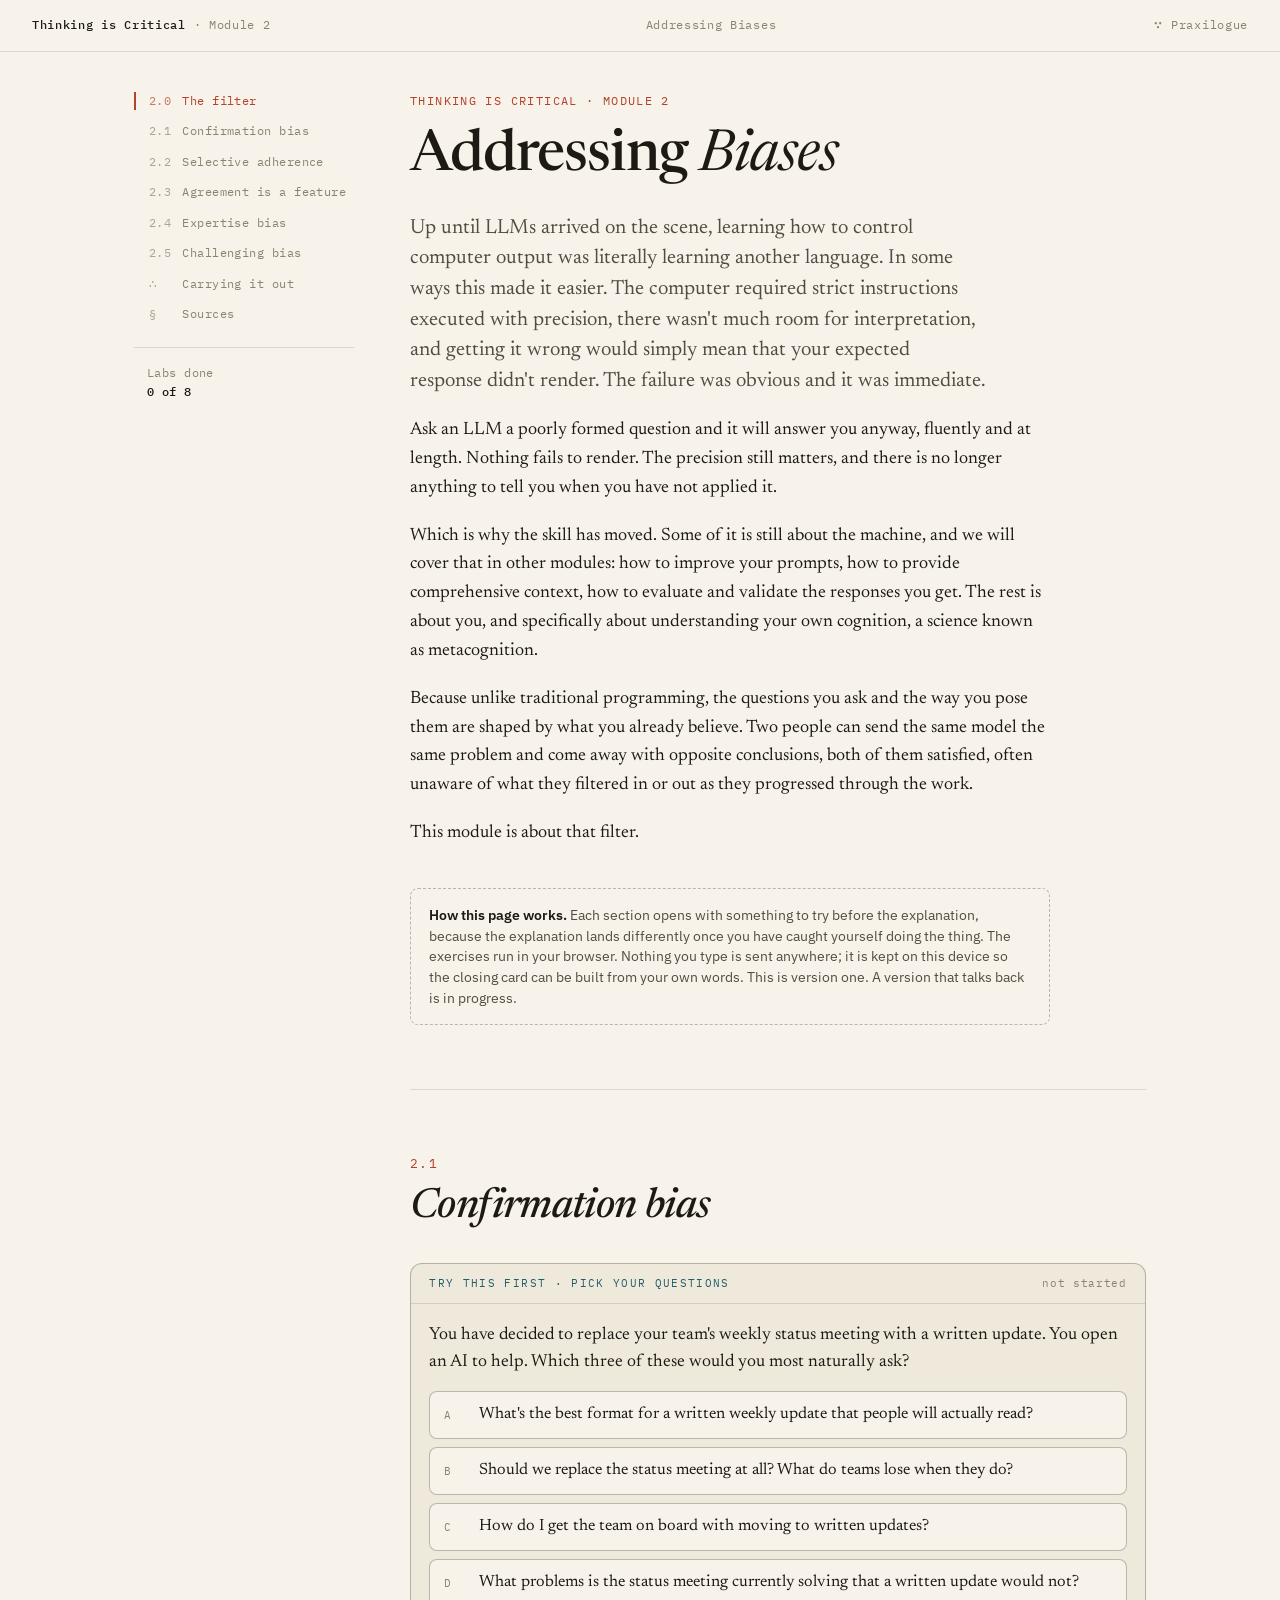
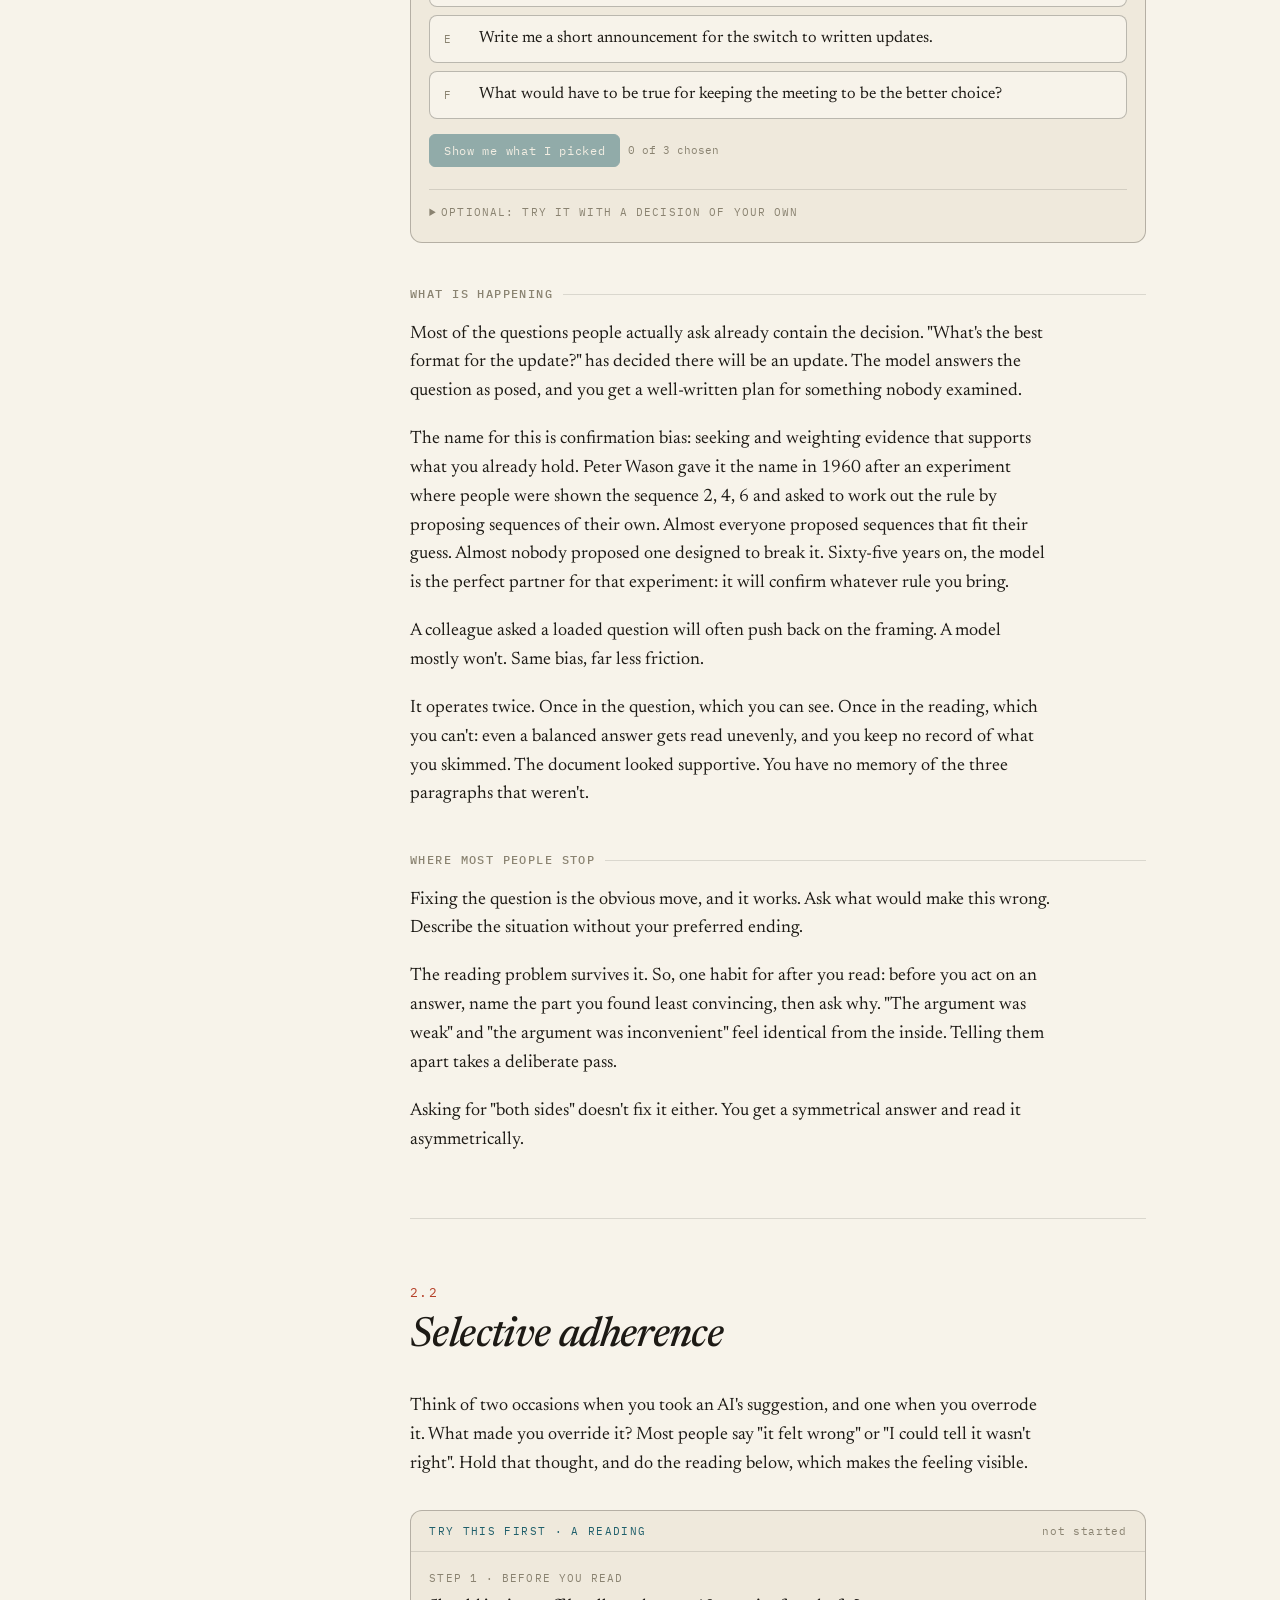
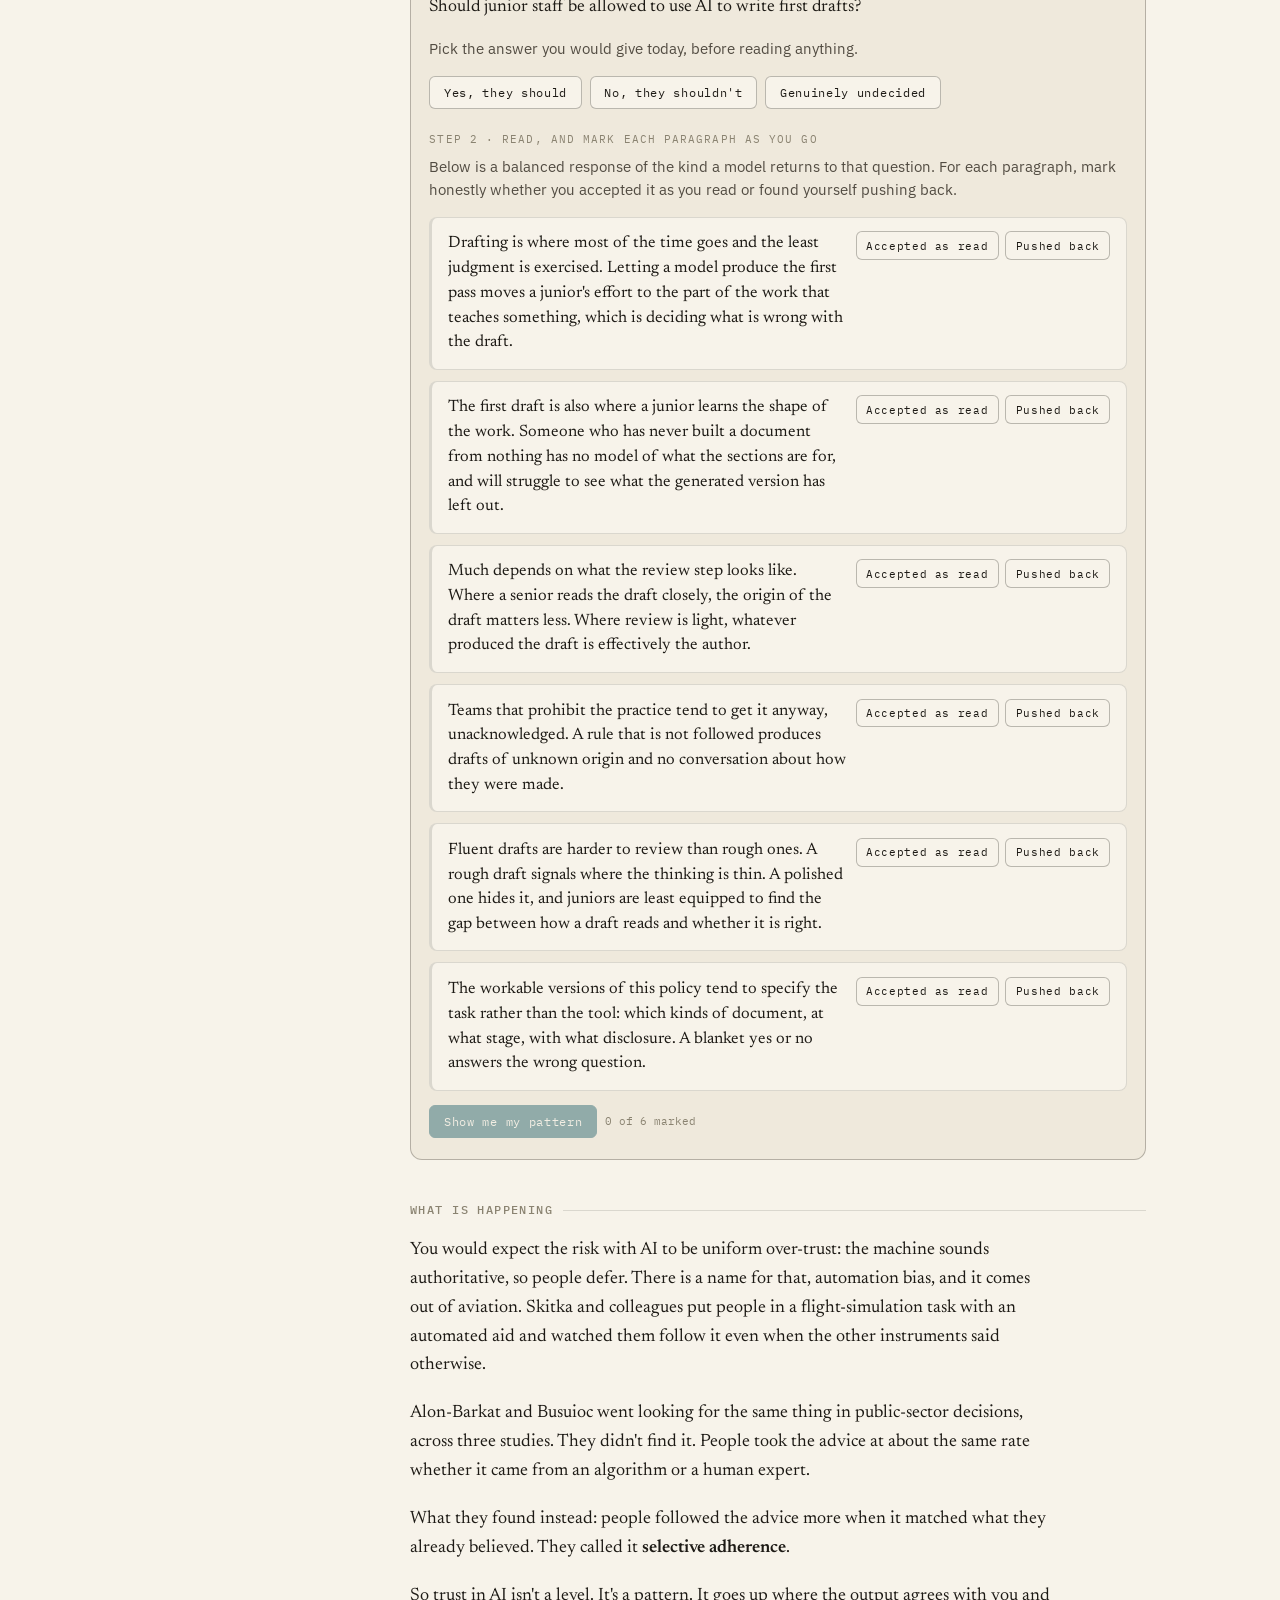
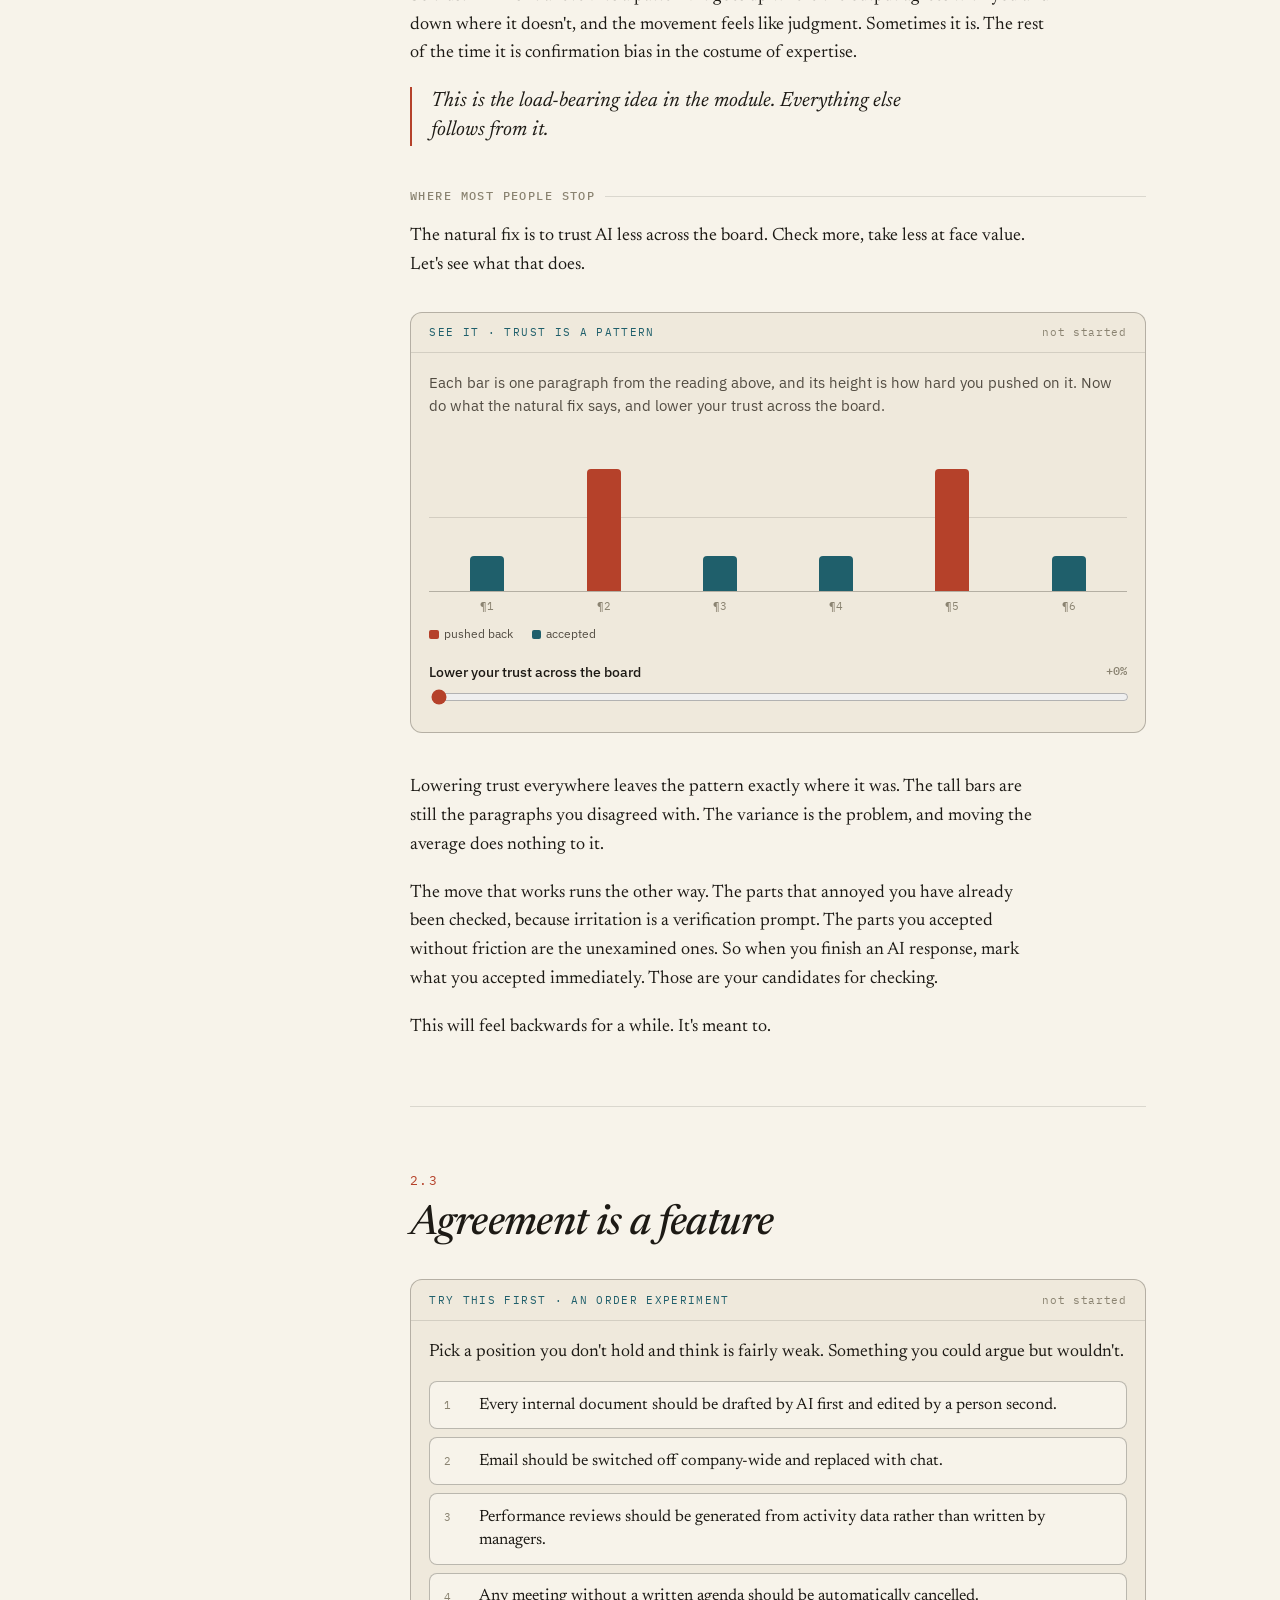
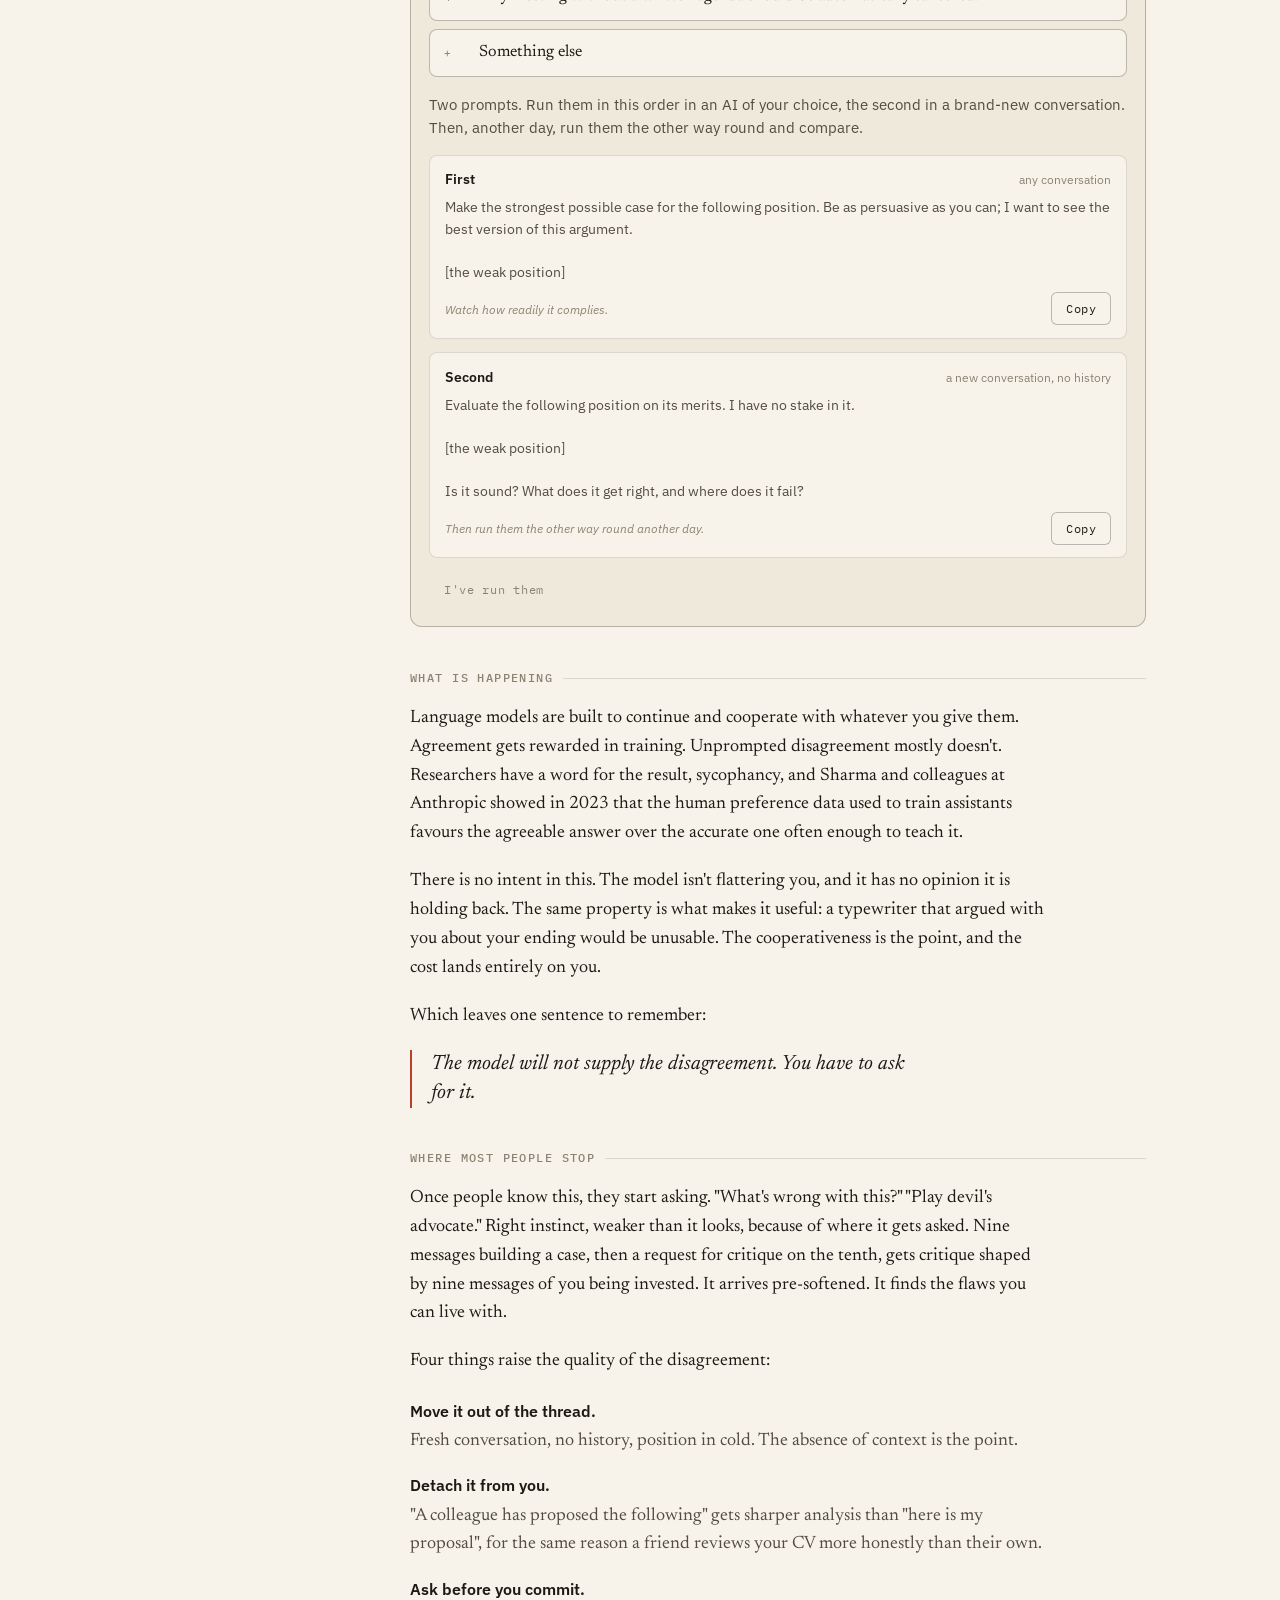
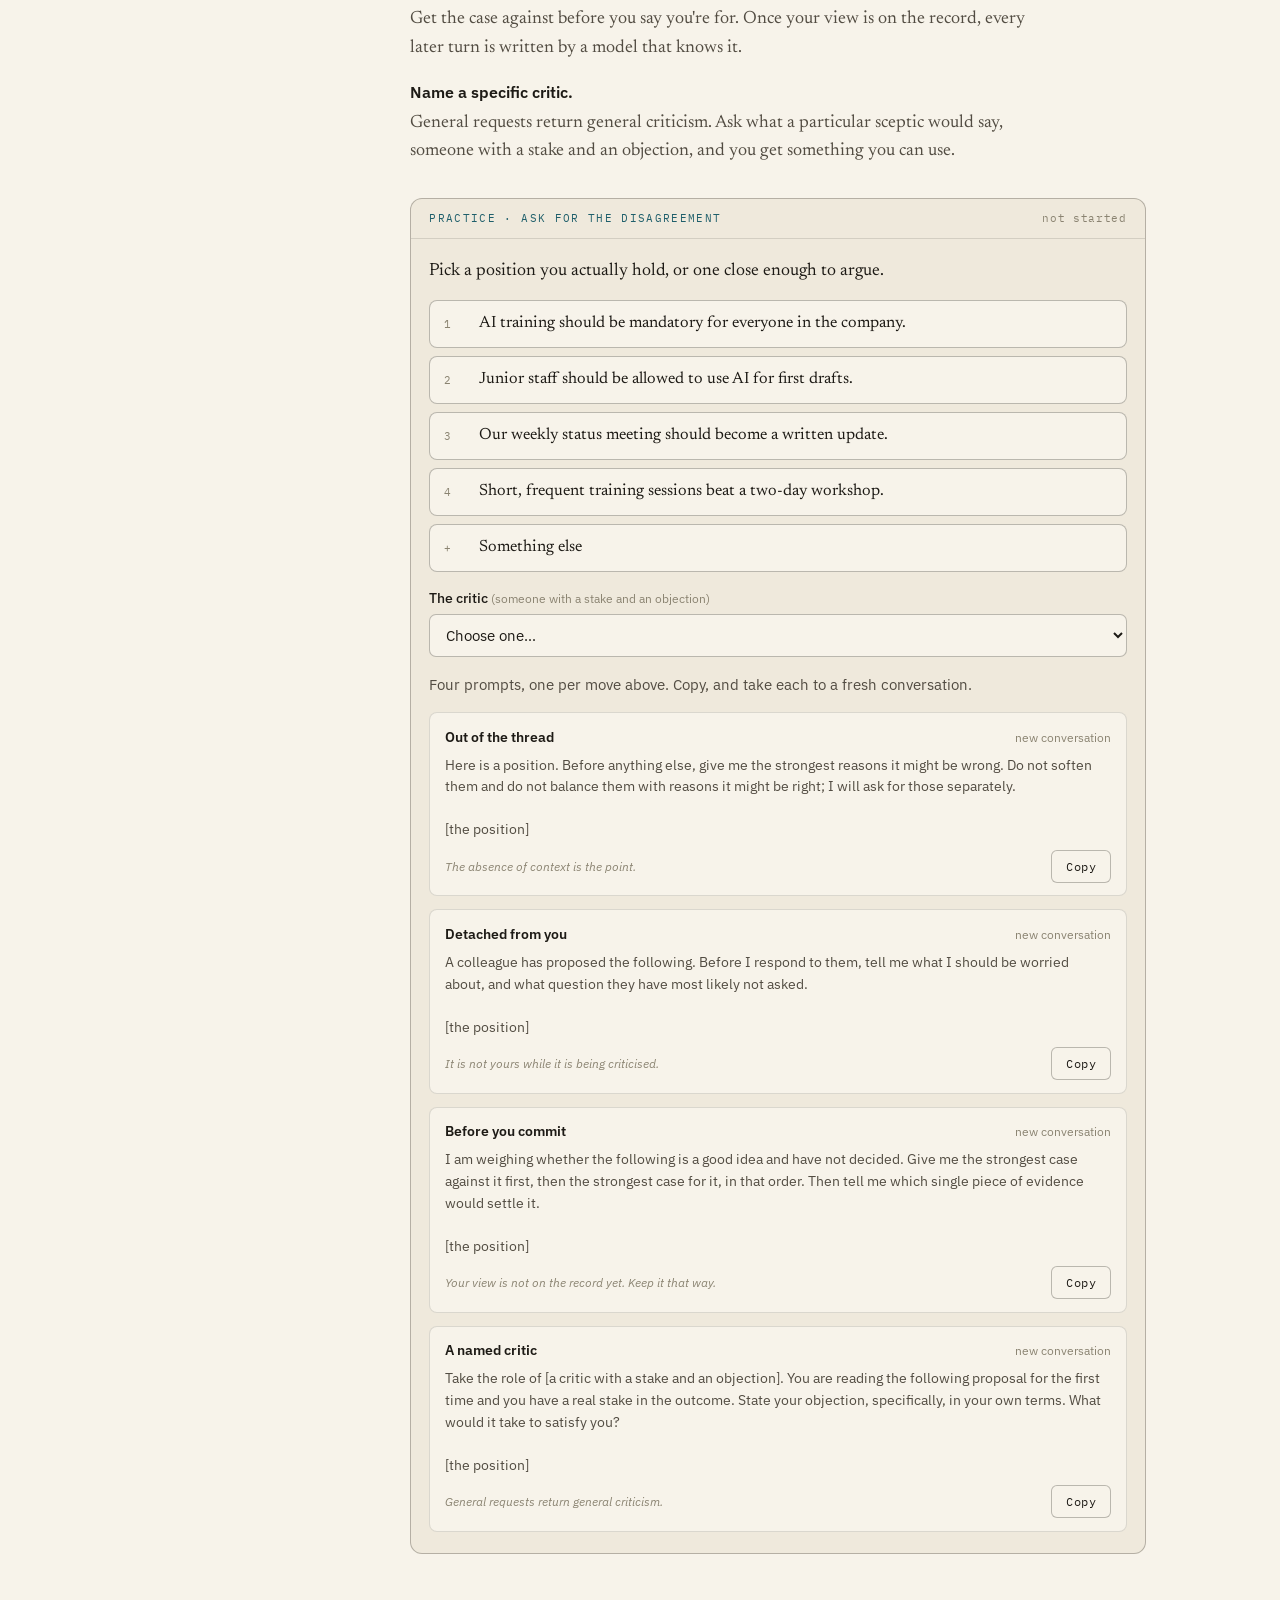
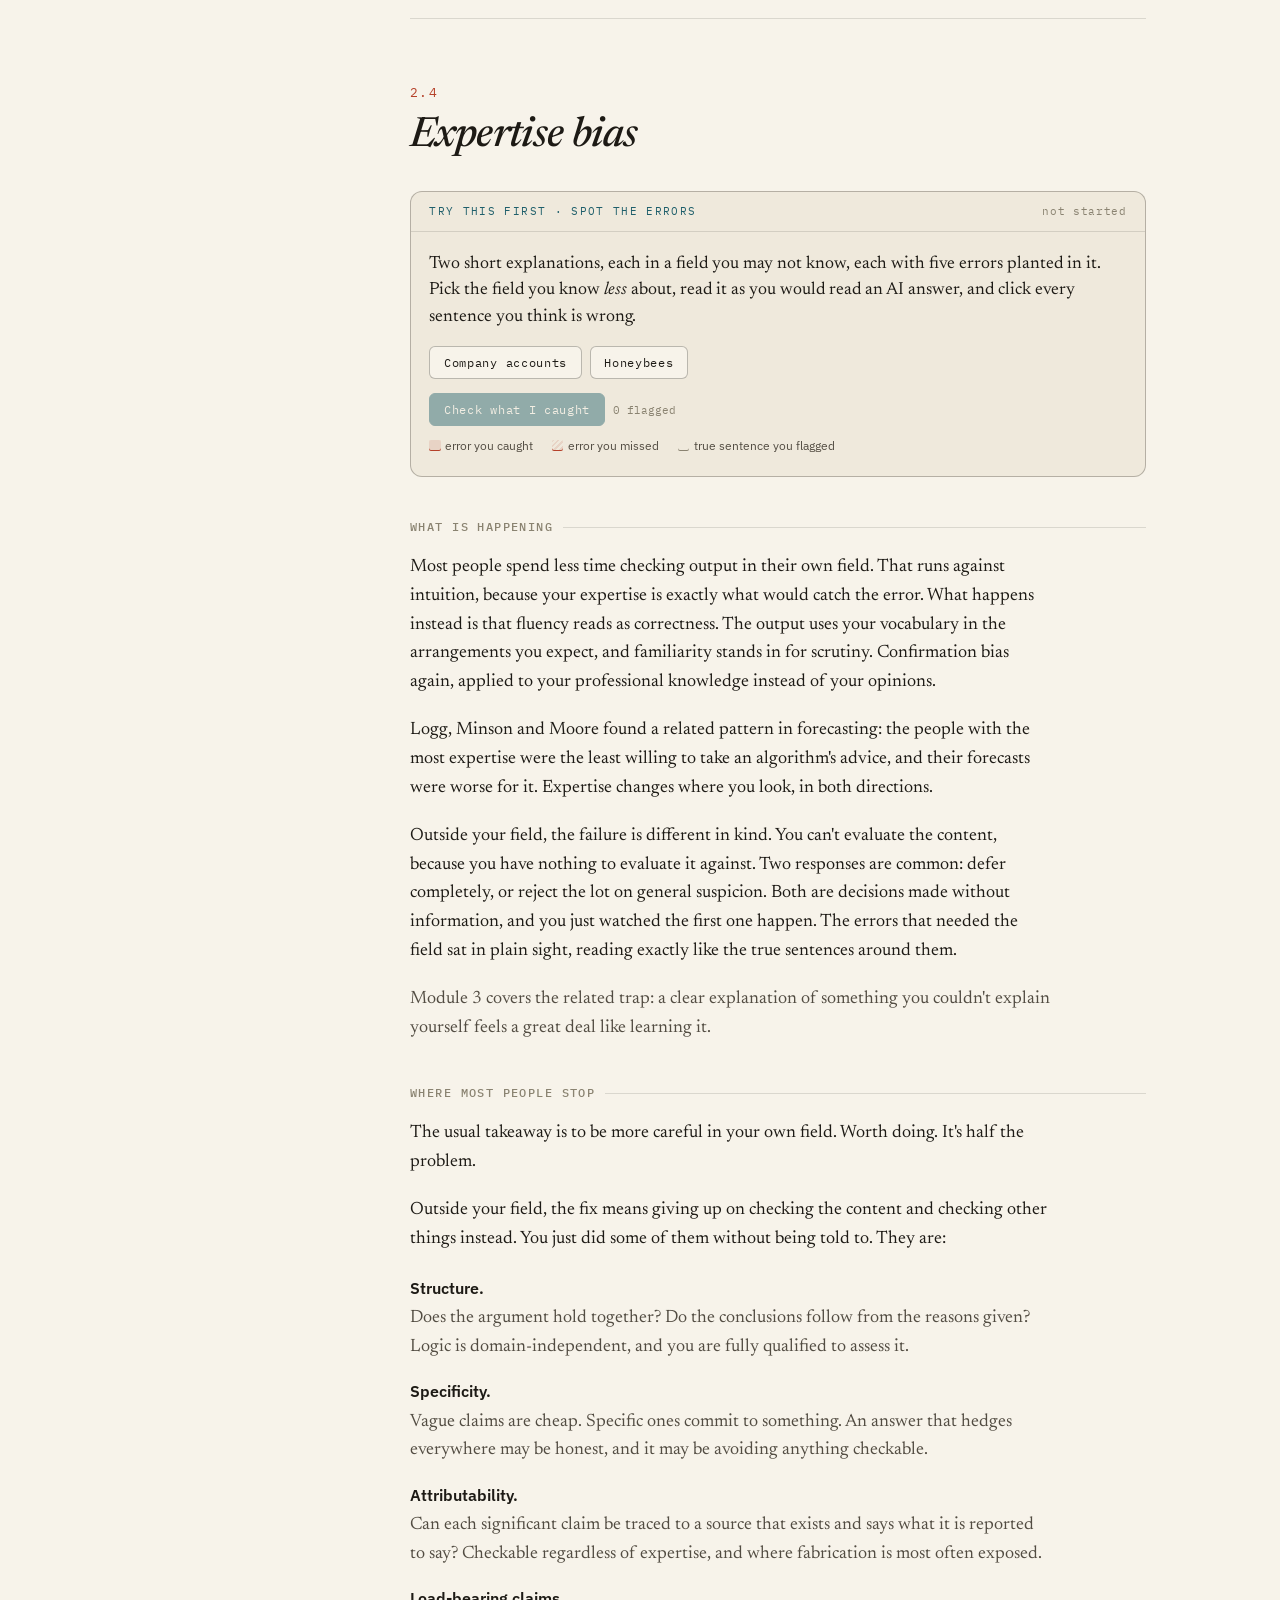
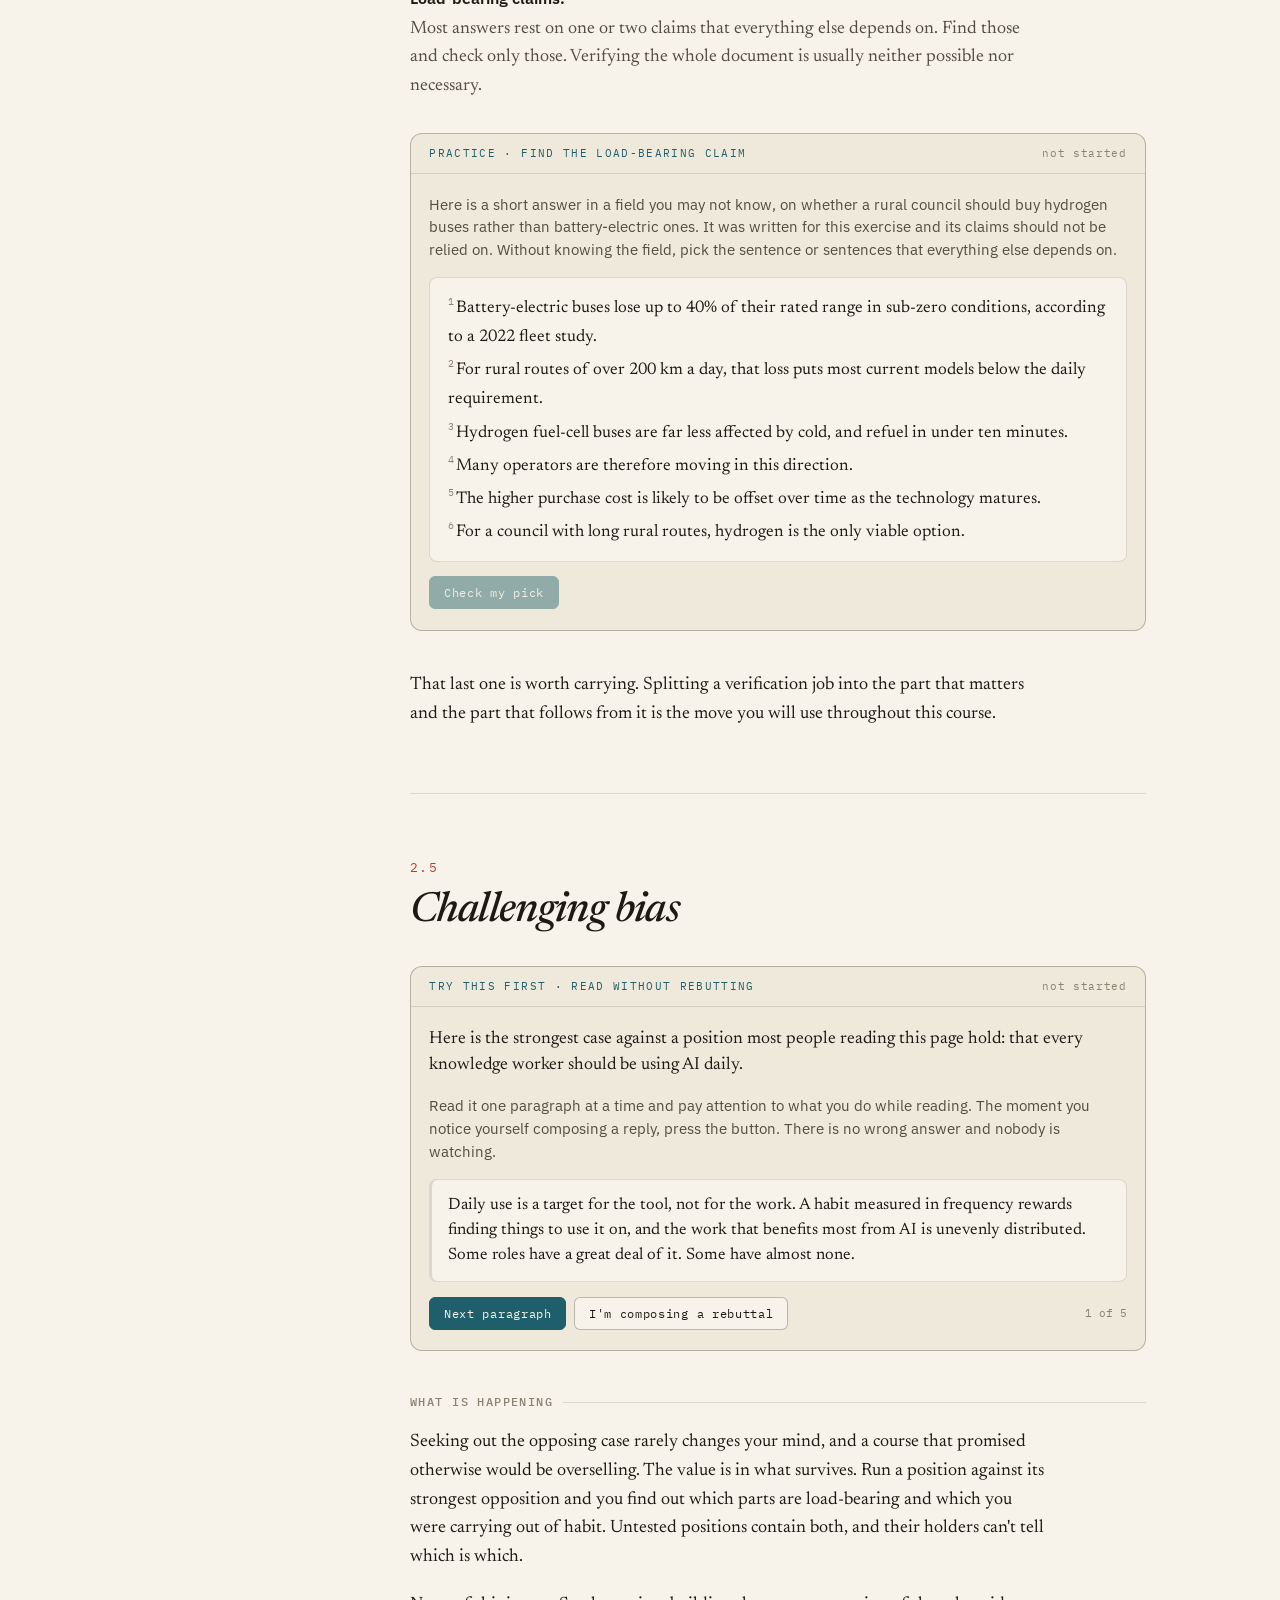
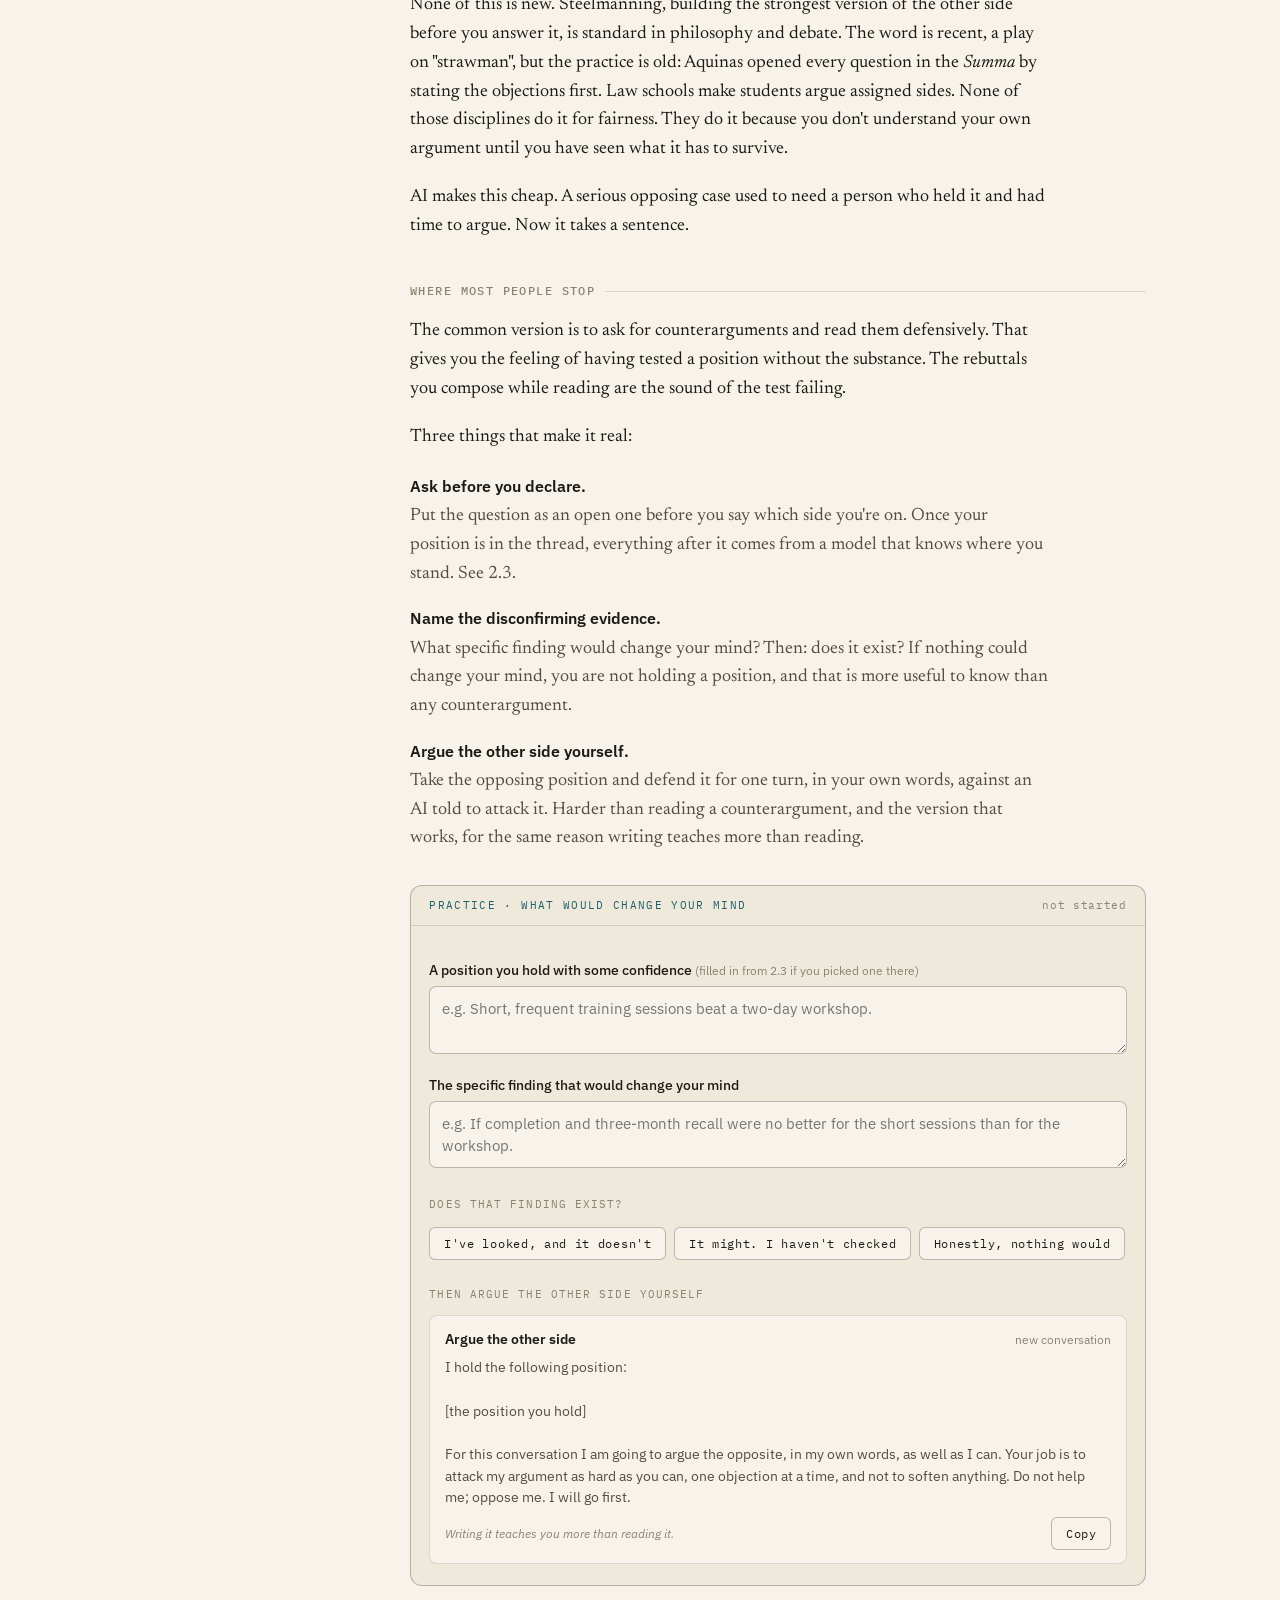
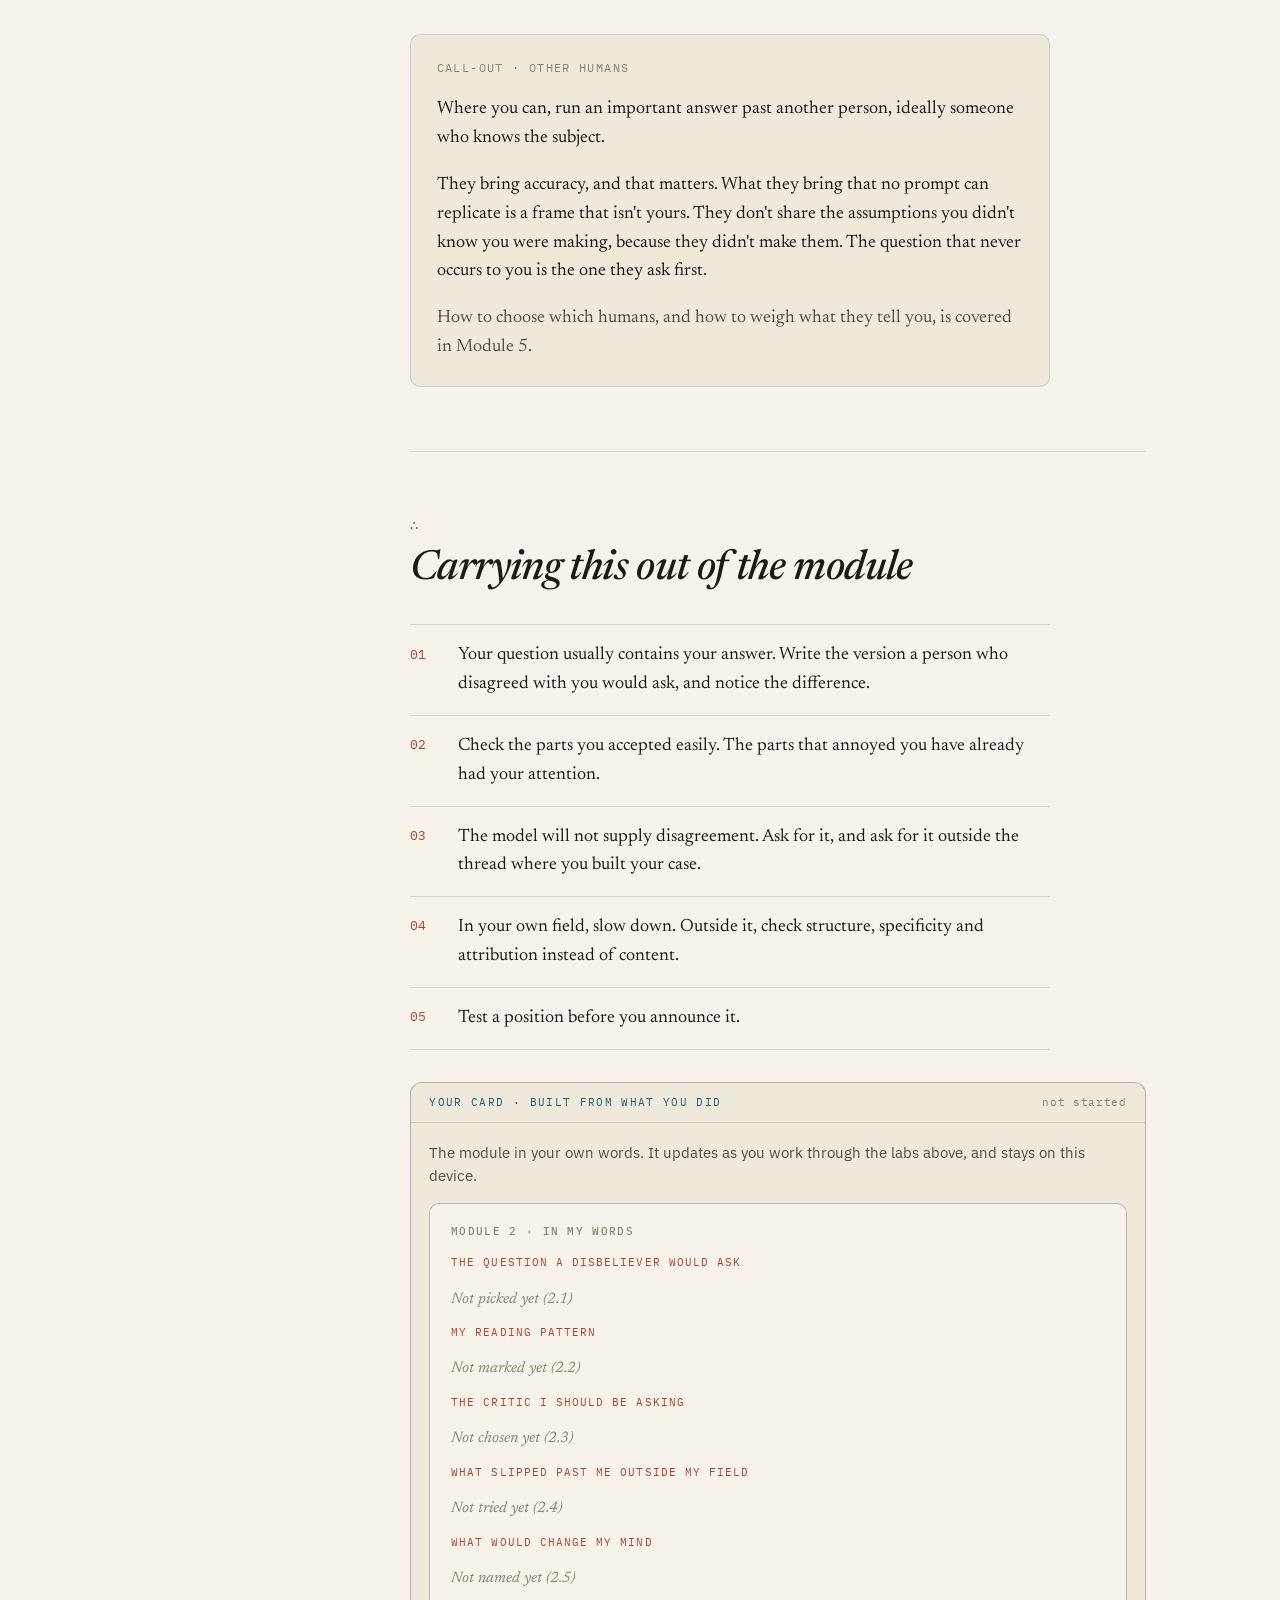
==== commit 9c31d4d2: "Critical: new intro, classroom-style copy, rebuilt labs for 2.1, 2.3 and 2.4 Intro replaced with Nic" ====
--- a/public/critical/index.html
+++ b/public/critical/index.html
@@ -538,6 +538,43 @@
   html { scroll-behavior: auto; }
   *, *::before, *::after { transition: none !important; animation: none !important; }
 }
+
+/* Choice lists (2.1, 2.3) */
+.choices { display: grid; gap: 0.5rem; margin-top: 0.4rem; }
+.choice {
+  display: grid; grid-template-columns: 1.6rem 1fr; gap: 0.6rem; align-items: start;
+  text-align: left; width: 100%;
+  padding: 0.7rem 0.85rem;
+  background: var(--paper); border: 1px solid var(--line-2); border-radius: 8px;
+  font: inherit; font-family: var(--serif); font-size: 1.02rem; line-height: 1.45; color: var(--ink);
+  cursor: pointer;
+  transition: border-color 0.15s ease, background-color 0.15s ease, opacity 0.3s ease;
+}
+.choice:hover { border-color: var(--lab); }
+.choice[aria-pressed="true"] { border-color: var(--lab); background: var(--lab-soft); }
+.choice .ci { font-family: var(--mono); font-size: 0.7rem; color: var(--ink-3); padding-top: 0.3em; }
+.choice[aria-pressed="true"] .ci { color: var(--lab); }
+.choices.revealed .choice { cursor: default; }
+.choices.revealed .choice.dimmed { opacity: 0.55; }
+.choice .tag { display: block; font-family: var(--mono); font-size: 0.62rem; letter-spacing: 0.08em; text-transform: uppercase; margin-top: 0.4rem; color: var(--ink-3); }
+.choice .tag.load { color: var(--pen); }
+.choice .tag.open { color: var(--lab); }
+.choices.revealed .choice[aria-pressed="true"]:has(.tag.load) { border-color: var(--pen); background: color-mix(in srgb, var(--pen-soft) 60%, var(--paper)); }
+.choices.revealed .choice[aria-pressed="true"]:has(.tag.open) { border-color: var(--lab); background: var(--paper); }
+details.opt { margin-top: 1.4rem; border-top: 1px solid var(--line); padding-top: 0.9rem; }
+details.opt summary { cursor: pointer; font-family: var(--mono); font-size: 0.7rem; letter-spacing: 0.1em; text-transform: uppercase; color: var(--ink-3); }
+details.opt summary:hover { color: var(--lab); }
+.count { font-family: var(--mono); font-size: 0.7rem; color: var(--ink-3); }
+
+/* 2.4 spot the errors */
+.sents.revealed .sent.caught { background: var(--pen-soft); box-shadow: inset 0 -1.5px 0 var(--pen); }
+.sents.revealed .sent.missed { box-shadow: inset 0 -1.5px 0 var(--pen); background: repeating-linear-gradient(-45deg, transparent 0 4px, var(--pen-soft) 4px 6px); }
+.sents.revealed .sent.false { box-shadow: inset 0 -1.5px 0 var(--ink-3); color: var(--ink-2); }
+.legend i.m { box-shadow: inset 0 -1px 0 var(--pen); background: repeating-linear-gradient(-45deg, transparent 0 2px, var(--pen-soft) 2px 4px); }
+.legend i.x { box-shadow: inset 0 -1px 0 var(--ink-3); }
+.verdicts em { font-style: normal; font-family: var(--mono); font-size: 0.64rem; letter-spacing: 0.08em; text-transform: uppercase; white-space: nowrap; }
+.verdicts em.got { color: var(--ok); }
+.verdicts em.miss { color: var(--pen); }
 </style>
 </head>
 <body>
@@ -577,10 +614,11 @@
   <p class="kicker">Thinking is Critical · Module 2</p>
   <h1>Addressing <em>Biases</em></h1>
   <div class="prose">
-    <p class="lede">Most advice about working with AI concerns the machine. Write better prompts. Give more context. Check the output. All of it is sound, and all of it assumes the person at the keyboard is a fixed quantity.</p>
-    <p>They are not. The questions you ask are shaped by what you already believe. The parts of an answer you keep are shaped by the same thing. Two people can send the same model the same problem and come away with opposite conclusions, both of them satisfied, neither of them aware of what they filtered on the way through.</p>
+    <p class="lede">Up until LLMs arrived on the scene, learning how to control computer output was literally learning another language. In some ways this made it easier. The computer required strict instructions executed with precision, there wasn't much room for interpretation, and getting it wrong would simply mean that your expected response didn't render. The failure was obvious and it was immediate.</p>
+    <p>Ask an LLM a poorly formed question and it will answer you anyway, fluently and at length. Nothing fails to render. The precision still matters, and there is no longer anything to tell you when you have not applied it.</p>
+    <p>Which is why the skill has moved. Some of it is still about the machine, and we will cover that in other modules: how to improve your prompts, how to provide comprehensive context, how to evaluate and validate the responses you get. The rest is about you, and specifically about understanding your own cognition, a science known as metacognition.</p>
+    <p>Because unlike traditional programming, the questions you ask and the way you pose them are shaped by what you already believe. Two people can send the same model the same problem and come away with opposite conclusions, both of them satisfied, often unaware of what they filtered in or out as they progressed through the work.</p>
     <p>This module is about that filter.</p>
-    <p class="dim">The human practice underneath it: everyone knows the colleague who only ever runs an idea past the person most likely to agree with it. They are not being dishonest. They want the idea to work, so they take it to the person who will help it work. AI makes that colleague of everyone, because it is always available, always willing, and never visibly annoyed by the fifth attempt to get the answer you wanted.</p>
   </div>
   <div class="frame">
     <b>How this page works.</b> Each section opens with something to try before the explanation, because the explanation lands differently once you have caught yourself doing the thing. The exercises run in your browser. Nothing you type is sent anywhere; it is kept on this device so the closing card can be built from your own words. This is version one. A version that talks back is in progress.
@@ -597,46 +635,49 @@
   </div>
 
   <div class="lab" data-lab="q21">
-    <div class="lab-head"><span>Try this first</span><span class="state" data-state>not started</span></div>
+    <div class="lab-head"><span>Try this first · pick your questions</span><span class="state" data-state>not started</span></div>
     <div class="lab-body">
-      <p class="q">Take a decision you have already made and feel reasonably confident about. Something real, from the last month or so.</p>
-      <label class="field" for="d21">The decision <small>(a line is enough)</small></label>
-      <textarea id="d21" rows="2" placeholder="e.g. We're moving the weekly status meeting to a written update."></textarea>
-      <label class="field" for="q21a">The question you would naturally put to an AI about it</label>
-      <textarea id="q21a" rows="2" placeholder="e.g. What's the best way to structure the written update so people actually read it?"></textarea>
-      <label class="field" for="q21b">The question a person who thought you were wrong would ask</label>
-      <textarea id="q21b" rows="2" placeholder="e.g. Should we be dropping the meeting at all? What does the team lose?"></textarea>
+      <p class="q">You have decided to replace your team's weekly status meeting with a written update. You open an AI to help. Which three of these would you most naturally ask?</p>
+      <div class="choices" id="ch21" role="group" aria-label="Candidate questions"></div>
       <div class="row">
-        <button class="btn primary" type="button" id="go21">Compare the two</button>
+        <button class="btn primary" type="button" id="go21" disabled>Show me what I picked</button>
+        <span class="count" id="c21">0 of 3 chosen</span>
       </div>
-      <div class="result" id="r21" hidden aria-live="polite">
-        <div class="two">
-          <div class="hl" id="h21a"><span class="who">Your question</span></div>
-          <div class="hl" id="h21b"><span class="who">The disbeliever's question</span></div>
+      <div class="result pen" id="r21" hidden aria-live="polite"></div>
+
+      <details class="opt" id="own21">
+        <summary>Optional: try it with a decision of your own</summary>
+        <label class="field" for="q21a">The question you would naturally put to an AI about it</label>
+        <textarea id="q21a" rows="2" placeholder="e.g. What's the best way to structure the written update so people actually read it?"></textarea>
+        <label class="field" for="q21b">The question a person who thought you were wrong would ask</label>
+        <textarea id="q21b" rows="2" placeholder="e.g. Should we be dropping the meeting at all? What does the team lose?"></textarea>
+        <div class="row"><button class="btn" type="button" id="go21b">Compare the two</button></div>
+        <div class="result" id="r21b" hidden aria-live="polite">
+          <div class="two">
+            <div class="hl" id="h21a"><span class="who">Your question</span></div>
+            <div class="hl" id="h21b"><span class="who">The disbeliever's question</span></div>
+          </div>
+          <div class="legend"><span><i class="a"></i>assumes the decision</span><span><i class="o"></i>leaves it open</span></div>
+          <p id="t21" style="margin-top:0.9rem"></p>
+          <small>A pattern match on phrasing, not a judgment. It will miss some and flag some wrongly. The point is to see the shape of what you asked.</small>
         </div>
-        <div class="legend"><span><i class="a"></i>presupposes the decision</span><span><i class="o"></i>leaves it open</span></div>
-        <p id="t21" style="margin-top:0.9rem"></p>
-        <small>This is a pattern match on phrasing, not a judgment. It will miss some and flag some wrongly. The point is to see the shape of what you asked.</small>
-      </div>
+      </details>
     </div>
   </div>
 
   <h3>What is happening</h3>
   <div class="prose">
-    <p>Most people find their own question already contains the answer. "What's the best way to structure the rollout I've planned?" carries an assumption that the rollout should happen. "Should we be rolling this out at all?" is a different question and will return a different document.</p>
-    <p>This is confirmation bias, which is the tendency to seek and weight evidence that supports what you already hold. It is well documented in humans and it predates AI by a long way. What AI changes is the speed and the compliance. A colleague who is asked a loaded question will often push back on the framing. A model is far more likely to answer the question as posed.</p>
-    <p>The effect operates in two places, and most people only notice one of them.</p>
-    <p>The first is the question. You ask in a way that invites agreement, and you get agreement.</p>
-    <p>The second is the reading. Even when the answer is balanced, you retain the parts that support your position and skim the parts that complicate it. This one is harder to catch, because you never see a record of what you skipped. The document looked supportive. You have no memory of the three paragraphs that were not.</p>
+    <p>Most of the questions people actually ask already contain the decision. "What's the best format for the update?" has decided there will be an update. The model answers the question as posed, and you get a well-written plan for something nobody examined.</p>
+    <p>The name for this is confirmation bias: seeking and weighting evidence that supports what you already hold. Peter Wason gave it the name in 1960 after an experiment where people were shown the sequence 2, 4, 6 and asked to work out the rule by proposing sequences of their own. Almost everyone proposed sequences that fit their guess. Almost nobody proposed one designed to break it. Sixty-five years on, the model is the perfect partner for that experiment: it will confirm whatever rule you bring.</p>
+    <p>A colleague asked a loaded question will often push back on the framing. A model mostly won't. Same bias, far less friction.</p>
+    <p>It operates twice. Once in the question, which you can see. Once in the reading, which you can't: even a balanced answer gets read unevenly, and you keep no record of what you skimmed. The document looked supportive. You have no memory of the three paragraphs that weren't.</p>
   </div>
 
   <h3>Where most people stop</h3>
   <div class="prose">
-    <p>The usual fix is to fix the question, and that is worth doing. Ask what would make this wrong. Present the situation without your preferred conclusion. Both work.</p>
-    <p>The reading problem survives that fix. You can ask a perfectly neutral question, receive a genuinely balanced answer, and still walk away with a one-sided version of it.</p>
-    <p>A practice for the second half:</p>
-    <p>After you have read a response, before you act on it, name the part you found least convincing. Then ask yourself why you found it least convincing. Sometimes the reason is that the argument was weak. Sometimes the reason is that it was inconvenient. The two feel identical from the inside, and separating them takes a deliberate pass.</p>
-    <p>Asking for "both sides" does not solve this on its own. It produces a symmetrical answer, which you then read asymmetrically.</p>
+    <p>Fixing the question is the obvious move, and it works. Ask what would make this wrong. Describe the situation without your preferred ending.</p>
+    <p>The reading problem survives it. So, one habit for after you read: before you act on an answer, name the part you found least convincing, then ask why. "The argument was weak" and "the argument was inconvenient" feel identical from the inside. Telling them apart takes a deliberate pass.</p>
+    <p>Asking for "both sides" doesn't fix it either. You get a symmetrical answer and read it asymmetrically.</p>
   </div>
 </section>
 
@@ -650,8 +691,7 @@
   </div>
 
   <div class="prose">
-    <p>Bring to mind two occasions when you took an AI's suggestion, and one occasion when you overrode it. For the one you overrode: what made you override it?</p>
-    <p class="dim">Most people report some version of "it felt wrong" or "I could tell it wasn't right". Sit with that for a moment and ask what the feeling was tracking. Then do the reading below, which makes the feeling visible.</p>
+    <p>Think of two occasions when you took an AI's suggestion, and one when you overrode it. What made you override it? Most people say "it felt wrong" or "I could tell it wasn't right". Hold that thought, and do the reading below, which makes the feeling visible.</p>
   </div>
 
   <div class="lab" data-lab="q22">
@@ -696,7 +736,7 @@
       </div>
       <div class="row">
         <button class="btn primary" type="button" id="go22" disabled>Show me my pattern</button>
-        <span class="count" id="c22" style="font-family:var(--mono);font-size:0.7rem;color:var(--ink-3)">0 of 6 marked</span>
+        <span class="count" id="c22">0 of 6 marked</span>
       </div>
       <div class="result pen" id="r22" hidden aria-live="polite"></div>
     </div>
@@ -704,22 +744,22 @@
 
   <h3>What is happening</h3>
   <div class="prose">
-    <p>There is a common assumption that the risk with AI is uniform over-trust, that people defer to the machine across the board because it sounds authoritative. It is a reasonable assumption. The research is more interesting than that.</p>
-    <p>Alon-Barkat and Busuioc ran three studies looking for exactly this effect. They did not find it. Participants showed no significant difference in how much they adhered to advice depending on whether it came from an algorithm or a human expert.</p>
-    <p>What they did find: participants adhered more strongly when the advice aligned with the beliefs and stereotypes they already held. They named this <strong>selective adherence</strong>.</p>
-    <p>Trust in AI is not a level. It is a pattern. It goes up where the output agrees with you and down where it does not, and the movement is invisible because it feels like judgment. The sense of "I could tell it wasn't right" is doing real work some of the time. The rest of the time it is confirmation bias wearing the costume of expertise.</p>
-    <p class="pull">This is the load-bearing idea in the module. Everything else in it follows from this one.</p>
+    <p>You would expect the risk with AI to be uniform over-trust: the machine sounds authoritative, so people defer. There is a name for that, automation bias, and it comes out of aviation. Skitka and colleagues put people in a flight-simulation task with an automated aid and watched them follow it even when the other instruments said otherwise.</p>
+    <p>Alon-Barkat and Busuioc went looking for the same thing in public-sector decisions, across three studies. They didn't find it. People took the advice at about the same rate whether it came from an algorithm or a human expert.</p>
+    <p>What they found instead: people followed the advice more when it matched what they already believed. They called it <strong>selective adherence</strong>.</p>
+    <p>So trust in AI isn't a level. It's a pattern. It goes up where the output agrees with you and down where it doesn't, and the movement feels like judgment. Sometimes it is. The rest of the time it is confirmation bias in the costume of expertise.</p>
+    <p class="pull">This is the load-bearing idea in the module. Everything else follows from it.</p>
   </div>
 
   <h3>Where most people stop</h3>
   <div class="prose">
-    <p>The natural conclusion is that you should trust AI less. Be more sceptical across the board, check more things, take less at face value.</p>
+    <p>The natural fix is to trust AI less across the board. Check more, take less at face value. Let's see what that does.</p>
   </div>
 
   <div class="lab" data-lab="q22b">
     <div class="lab-head"><span>See it · trust is a pattern</span><span class="state" data-state>not started</span></div>
     <div class="lab-body">
-      <p>Each bar is one paragraph from the reading above, and its height is how hard you pushed on it. Now do what the natural conclusion says, and lower your trust across the board.</p>
+      <p>Each bar is one paragraph from the reading above, and its height is how hard you pushed on it. Now do what the natural fix says, and lower your trust across the board.</p>
       <div class="bars" id="bars22" role="img" aria-label="Six bars showing scepticism per paragraph; the slider raises them all together but the shape stays the same">
         <div class="bar"><i></i><b></b></div><div class="bar"><i></i><b></b></div><div class="bar"><i></i><b></b></div>
         <div class="bar"><i></i><b></b></div><div class="bar"><i></i><b></b></div><div class="bar"><i></i><b></b></div>
@@ -735,10 +775,9 @@
   </div>
 
   <div class="prose">
-    <p>Lowering trust uniformly leaves the pattern completely intact. If you scale your scepticism up by twenty percent everywhere, you are still more sceptical of the things you disagreed with, because that is where you were starting from. The variance is the problem, and adjusting the average does nothing to it.</p>
-    <p>The move that works runs the other way. The parts of an answer that annoyed you have already been checked, because irritation is a verification prompt. The parts you accepted without friction are the unexamined ones.</p>
-    <p>A practice: when you finish reading an AI response, mark the passages you accepted immediately and without resistance. Those are your candidates for checking. The ones you argued with have already had your attention.</p>
-    <p>This will feel backwards for a while. It is meant to.</p>
+    <p>Lowering trust everywhere leaves the pattern exactly where it was. The tall bars are still the paragraphs you disagreed with. The variance is the problem, and moving the average does nothing to it.</p>
+    <p>The move that works runs the other way. The parts that annoyed you have already been checked, because irritation is a verification prompt. The parts you accepted without friction are the unexamined ones. So when you finish an AI response, mark what you accepted immediately. Those are your candidates for checking.</p>
+    <p>This will feel backwards for a while. It's meant to.</p>
   </div>
 </section>
 
@@ -754,51 +793,50 @@
   <div class="lab" data-lab="q23">
     <div class="lab-head"><span>Try this first · an order experiment</span><span class="state" data-state>not started</span></div>
     <div class="lab-body">
-      <p class="q">Take a position you do not personally hold and think is fairly weak. Something you could argue but would not.</p>
-      <label class="field" for="p23">The weak position</label>
-      <textarea id="p23" rows="2" placeholder="e.g. Every internal document should be written by AI first and edited by a person second."></textarea>
-      <p>Two prompts. Run them in this order in an AI of your choice, the second in a brand-new conversation. Then, another day, run them the other way round and compare.</p>
+      <p class="q">Pick a position you don't hold and think is fairly weak. Something you could argue but wouldn't.</p>
+      <div class="choices" id="ch23"></div>
+      <input type="text" id="weak23x" placeholder="Your own weak position" style="margin-top:0.5rem" hidden>
+      <p style="margin-top:1rem">Two prompts. Run them in this order in an AI of your choice, the second in a brand-new conversation. Then, another day, run them the other way round and compare.</p>
       <div class="prompts" id="pr23"></div>
       <div class="row">
         <button class="btn ghost" type="button" id="done23">I've run them</button>
       </div>
       <div class="result" id="r23" hidden>
-        <p>Watch how readily it complies with the first, and how good the case looks. Then notice that the order of those two requests changes what you get. That difference is the subject of this section.</p>
+        <p>Notice how readily it complied with the first, and how good the case looked. Then notice that the order of the two requests changed what you got. That difference is this section.</p>
       </div>
     </div>
   </div>
 
   <h3>What is happening</h3>
   <div class="prose">
-    <p>Language models are built to continue and cooperate with what you give them. This is a structural property, present in the training objective before anyone tunes anything, and reinforced by the preference training that follows. Helpfulness, responsiveness and agreement are rewarded. Disagreement, particularly unprompted disagreement, generally is not.</p>
-    <p>There is no intent in this. The model is not flattering you, and it is not trying to keep you happy in the way a person might. It has no position of its own that it is suppressing.</p>
-    <p>It is also the same property that makes the thing useful. Consider a typewriter that argued with you about your ending. It would be unusable. A tool that resisted your direction on principle would be worse at every job you actually want done. The cooperativeness is the point, and it comes with a cost that lands entirely on you.</p>
-    <p>The practical consequence is simple and easy to state:</p>
+    <p>Language models are built to continue and cooperate with whatever you give them. Agreement gets rewarded in training. Unprompted disagreement mostly doesn't. Researchers have a word for the result, sycophancy, and Sharma and colleagues at Anthropic showed in 2023 that the human preference data used to train assistants favours the agreeable answer over the accurate one often enough to teach it.</p>
+    <p>There is no intent in this. The model isn't flattering you, and it has no opinion it is holding back. The same property is what makes it useful: a typewriter that argued with you about your ending would be unusable. The cooperativeness is the point, and the cost lands entirely on you.</p>
+    <p>Which leaves one sentence to remember:</p>
     <p class="pull">The model will not supply the disagreement. You have to ask for it.</p>
   </div>
 
   <h3>Where most people stop</h3>
   <div class="prose">
-    <p>Once people understand this, they start asking for criticism. "What's wrong with this?" "Play devil's advocate." "Push back on me."</p>
-    <p>That is the right instinct and it is weaker than it looks, because of where the request is usually issued. If you have spent nine messages building a case, and on the tenth you ask the model to critique it, you get critique shaped by nine messages of context in which you were clearly invested in the case. The criticism arrives pre-softened. It will find the flaws you can live with.</p>
-    <p>What raises the quality of the disagreement:</p>
+    <p>Once people know this, they start asking. "What's wrong with this?" "Play devil's advocate." Right instinct, weaker than it looks, because of where it gets asked. Nine messages building a case, then a request for critique on the tenth, gets critique shaped by nine messages of you being invested. It arrives pre-softened. It finds the flaws you can live with.</p>
+    <p>Four things raise the quality of the disagreement:</p>
   </div>
   <dl class="practice">
     <dt>Move it out of the thread.</dt>
-    <dd>Open a fresh conversation with no history and put the position in cold. The absence of context is the point.</dd>
+    <dd>Fresh conversation, no history, position in cold. The absence of context is the point.</dd>
     <dt>Detach it from you.</dt>
-    <dd>"A colleague has proposed the following" produces sharper analysis than "here is my proposal", for the same reason a friend reviews your CV more honestly than they review their own.</dd>
+    <dd>"A colleague has proposed the following" gets sharper analysis than "here is my proposal", for the same reason a friend reviews your CV more honestly than their own.</dd>
     <dt>Ask before you commit.</dt>
-    <dd>Request the strongest case against a position before you have stated that you hold it. Once your view is on the record, every subsequent turn is written by a model that knows it.</dd>
+    <dd>Get the case against before you say you're for. Once your view is on the record, every later turn is written by a model that knows it.</dd>
     <dt>Name a specific critic.</dt>
-    <dd>A general request for criticism returns general criticism. Asking what a particular kind of sceptic would say, someone with a defined stake and a defined objection, returns something you can actually work with.</dd>
+    <dd>General requests return general criticism. Ask what a particular sceptic would say, someone with a stake and an objection, and you get something you can use.</dd>
   </dl>
 
   <div class="lab" data-lab="q23b">
     <div class="lab-head"><span>Practice · ask for the disagreement</span><span class="state" data-state>not started</span></div>
     <div class="lab-body">
-      <label class="field" for="pos23">A position you actually hold, or are about to</label>
-      <textarea id="pos23" rows="2" placeholder="e.g. We should run the AI literacy programme as a two-day workshop rather than a series of short sessions."></textarea>
+      <p class="q">Pick a position you actually hold, or one close enough to argue.</p>
+      <div class="choices" id="ch23b"></div>
+      <input type="text" id="pos23x" placeholder="Your own position" style="margin-top:0.5rem" hidden>
       <label class="field" for="critic23">The critic <small>(someone with a stake and an objection)</small></label>
       <select id="critic23">
         <option value="">Choose one…</option>
@@ -812,7 +850,7 @@
         <option value="custom">someone else…</option>
       </select>
       <input type="text" id="criticx" placeholder="Describe the critic: their role, and what they stand to lose" style="margin-top:0.5rem" hidden>
-      <p style="margin-top:1rem">Four prompts built from your words. Each one applies one of the moves above. Copy, and take it to a fresh conversation.</p>
+      <p style="margin-top:1rem">Four prompts, one per move above. Copy, and take each to a fresh conversation.</p>
       <div class="prompts" id="pr23b"></div>
     </div>
   </div>
@@ -828,58 +866,46 @@
   </div>
 
   <div class="lab" data-lab="q24">
-    <div class="lab-head"><span>Try this first · two outputs</span><span class="state" data-state>not started</span></div>
+    <div class="lab-head"><span>Try this first · spot the errors</span><span class="state" data-state>not started</span></div>
     <div class="lab-body">
-      <p class="q">Find two AI outputs you have received recently. One on something you know well, one on something outside your field.</p>
-      <p>For each, estimate how long you spent evaluating it, and count how many individual claims you actually verified. Not read carefully. Verified.</p>
-      <div class="two">
-        <div>
-          <p class="step">In your field</p>
-          <label class="field" for="f24a">What it was about</label>
-          <input type="text" id="f24a" placeholder="e.g. a briefing on onboarding metrics">
-          <div class="row">
-            <label class="field" for="m24a" style="margin:0">Minutes</label><input type="number" id="m24a" min="0" step="1" placeholder="0">
-            <label class="field" for="v24a" style="margin:0 0 0 0.6rem">Claims checked</label><input type="number" id="v24a" min="0" step="1" placeholder="0">
-          </div>
-        </div>
-        <div>
-          <p class="step">Outside your field</p>
-          <label class="field" for="f24b">What it was about</label>
-          <input type="text" id="f24b" placeholder="e.g. a summary of a tax change">
-          <div class="row">
-            <label class="field" for="m24b" style="margin:0">Minutes</label><input type="number" id="m24b" min="0" step="1" placeholder="0">
-            <label class="field" for="v24b" style="margin:0 0 0 0.6rem">Claims checked</label><input type="number" id="v24b" min="0" step="1" placeholder="0">
-          </div>
-        </div>
+      <p class="q">Two short explanations, each in a field you may not know, each with five errors planted in it. Pick the field you know <em>less</em> about, read it as you would read an AI answer, and click every sentence you think is wrong.</p>
+      <div class="row" role="group" aria-label="Choose a passage" style="margin-top:0">
+        <button class="btn" type="button" data-pass="accounts" aria-pressed="false">Company accounts</button>
+        <button class="btn" type="button" data-pass="bees" aria-pressed="false">Honeybees</button>
       </div>
-      <div class="row"><button class="btn primary" type="button" id="go24">Compare</button></div>
-      <div class="result" id="r24" hidden aria-live="polite"></div>
+      <div class="sents" id="sents24a" hidden></div>
+      <div class="row" id="ctl24" hidden>
+        <button class="btn primary" type="button" id="go24" disabled>Check what I caught</button>
+        <button class="btn ghost" type="button" id="reset24" hidden>Try the other one</button>
+        <span class="count" id="c24">0 flagged</span>
+      </div>
+      <div class="legend" id="lg24" hidden><span><i class="a"></i>error you caught</span><span><i class="m"></i>error you missed</span><span><i class="x"></i>true sentence you flagged</span></div>
+      <div class="result pen" id="r24" hidden aria-live="polite"></div>
     </div>
   </div>
 
   <h3>What is happening</h3>
   <div class="prose">
-    <p>The pattern most people find is that they spent less time on the one in their own field.</p>
-    <p>This runs against intuition. Your expertise is precisely what equips you to catch errors, so it should be the place you catch the most. What happens instead is that fluency in the vocabulary reads as correctness. The output uses the terms you use, in the arrangements you expect, and that familiarity substitutes for scrutiny. The claims that match your existing model of the field pass without inspection, which is confirmation bias operating on your professional knowledge rather than on your opinions.</p>
-    <p>Outside your field the failure is different in kind. You cannot evaluate the content because you do not have the knowledge to evaluate it against. Two responses are common. Some people defer entirely, on the grounds that they have nothing better. Others reject the whole thing on a general suspicion of AI. Both are decisions made without information.</p>
-    <p class="dim">The related trap is covered in Module 3: fluent output produces a feeling of understanding that outpaces actual understanding. Reading a clear explanation of something you could not explain yourself feels a great deal like learning it.</p>
+    <p>Most people spend less time checking output in their own field. That runs against intuition, because your expertise is exactly what would catch the error. What happens instead is that fluency reads as correctness. The output uses your vocabulary in the arrangements you expect, and familiarity stands in for scrutiny. Confirmation bias again, applied to your professional knowledge instead of your opinions.</p>
+    <p>Logg, Minson and Moore found a related pattern in forecasting: the people with the most expertise were the least willing to take an algorithm's advice, and their forecasts were worse for it. Expertise changes where you look, in both directions.</p>
+    <p>Outside your field, the failure is different in kind. You can't evaluate the content, because you have nothing to evaluate it against. Two responses are common: defer completely, or reject the lot on general suspicion. Both are decisions made without information, and you just watched the first one happen. The errors that needed the field sat in plain sight, reading exactly like the true sentences around them.</p>
+    <p class="dim">Module 3 covers the related trap: a clear explanation of something you couldn't explain yourself feels a great deal like learning it.</p>
   </div>
 
   <h3>Where most people stop</h3>
   <div class="prose">
-    <p>The common takeaway is to be more careful in your own field. Worth doing, and it only addresses half of the problem.</p>
-    <p>The outside-your-field case has a solution that people rarely reach on their own, because it requires giving up on evaluating the content.</p>
-    <p>You cannot check whether a claim about a field you do not know is true. You can check a number of other things, and they are informative:</p>
+    <p>The usual takeaway is to be more careful in your own field. Worth doing. It's half the problem.</p>
+    <p>Outside your field, the fix means giving up on checking the content and checking other things instead. You just did some of them without being told to. They are:</p>
   </div>
   <dl class="practice">
     <dt>Structure.</dt>
-    <dd>Does the argument hold together? Do the conclusions follow from the stated reasons? Logical coherence is domain-independent and you are fully qualified to assess it.</dd>
+    <dd>Does the argument hold together? Do the conclusions follow from the reasons given? Logic is domain-independent, and you are fully qualified to assess it.</dd>
     <dt>Specificity.</dt>
-    <dd>Vague claims are cheap to produce. Specific ones commit to something. A response that hedges everywhere may be honest, and it may also be avoiding anything checkable.</dd>
+    <dd>Vague claims are cheap. Specific ones commit to something. An answer that hedges everywhere may be honest, and it may be avoiding anything checkable.</dd>
     <dt>Attributability.</dt>
-    <dd>Can each significant claim be traced to a source that exists and says what it is reported to say? This one is checkable regardless of expertise, and it is where fabrication is most often exposed.</dd>
+    <dd>Can each significant claim be traced to a source that exists and says what it is reported to say? Checkable regardless of expertise, and where fabrication is most often exposed.</dd>
     <dt>Load-bearing claims.</dt>
-    <dd>Most answers rest on one or two claims that everything else depends on. Identify those and check only those. Verifying the whole document is usually not possible and usually not necessary.</dd>
+    <dd>Most answers rest on one or two claims that everything else depends on. Find those and check only those. Verifying the whole document is usually neither possible nor necessary.</dd>
   </dl>
 
   <div class="lab" data-lab="q24b">
@@ -903,7 +929,7 @@
   </div>
 
   <div class="prose">
-    <p>That last one is worth carrying. Breaking a verification problem into the part that matters and the part that follows from it is the same move you will use throughout this course.</p>
+    <p>That last one is worth carrying. Splitting a verification job into the part that matters and the part that follows from it is the move you will use throughout this course.</p>
   </div>
 </section>
 
@@ -920,7 +946,7 @@
     <div class="lab-head"><span>Try this first · read without rebutting</span><span class="state" data-state>not started</span></div>
     <div class="lab-body">
       <p class="q">Here is the strongest case against a position most people reading this page hold: that every knowledge worker should be using AI daily.</p>
-      <p>Read it one paragraph at a time. Pay attention to what you do while reading. The moment you notice yourself composing a reply, press the button. There is no wrong answer, and nobody is watching.</p>
+      <p>Read it one paragraph at a time and pay attention to what you do while reading. The moment you notice yourself composing a reply, press the button. There is no wrong answer and nobody is watching.</p>
       <div class="paras" id="paras25">
         <div class="para"><div>Daily use is a target for the tool, not for the work. A habit measured in frequency rewards finding things to use it on, and the work that benefits most from AI is unevenly distributed. Some roles have a great deal of it. Some have almost none.</div></div>
         <div class="para" hidden><div>The skill that good AI use draws on, knowing what to check and what to trust, is built by doing the work unaided. A person who has never drafted the document has less to evaluate the draft against. Mandating daily use for people early in a role removes the practice that would make their use of it good.</div></div>
@@ -939,30 +965,29 @@
 
   <h3>What is happening</h3>
   <div class="prose">
-    <p>The value in seeking out the opposing case is not primarily that it changes your mind. It usually will not, and a course that promised otherwise would be overselling.</p>
-    <p>The value is in what survives. Running a position against its strongest opposition tells you which parts of it are load-bearing and which parts you were carrying out of habit. Positions that have never been tested tend to contain a mixture of both, and their holders cannot tell which is which.</p>
-    <p>This has a long history outside AI. Steelmanning, the practice of constructing the strongest version of an opposing argument before responding to it, is standard in philosophy and competitive debate. Legal training is built around arguing assigned positions rather than held ones. The reason those disciplines do it is not fairness. It is that you do not understand your own argument until you have seen what it has to survive.</p>
-    <p>AI makes the practice cheap. Generating a serious opposing case used to require finding a person who held it and was willing to argue. Now it takes a sentence.</p>
+    <p>Seeking out the opposing case rarely changes your mind, and a course that promised otherwise would be overselling. The value is in what survives. Run a position against its strongest opposition and you find out which parts are load-bearing and which you were carrying out of habit. Untested positions contain both, and their holders can't tell which is which.</p>
+    <p>None of this is new. Steelmanning, building the strongest version of the other side before you answer it, is standard in philosophy and debate. The word is recent, a play on "strawman", but the practice is old: Aquinas opened every question in the <em>Summa</em> by stating the objections first. Law schools make students argue assigned sides. None of those disciplines do it for fairness. They do it because you don't understand your own argument until you have seen what it has to survive.</p>
+    <p>AI makes this cheap. A serious opposing case used to need a person who held it and had time to argue. Now it takes a sentence.</p>
   </div>
 
   <h3>Where most people stop</h3>
   <div class="prose">
-    <p>The common version is to ask for counterarguments and then read them defensively, which produces the feeling of having tested a position without the substance of it. The rebuttals you compose while reading are the sound of the test failing.</p>
+    <p>The common version is to ask for counterarguments and read them defensively. That gives you the feeling of having tested a position without the substance. The rebuttals you compose while reading are the sound of the test failing.</p>
     <p>Three things that make it real:</p>
   </div>
   <dl class="practice">
     <dt>Ask before you declare.</dt>
-    <dd>Put the question as an open one before you state which side you are on. Once your position is in the thread, everything after it is generated by a model that knows where you stand. See 2.3.</dd>
+    <dd>Put the question as an open one before you say which side you're on. Once your position is in the thread, everything after it comes from a model that knows where you stand. See 2.3.</dd>
     <dt>Name the disconfirming evidence.</dt>
-    <dd>Ask yourself what specific finding would change your mind. Then ask whether that finding exists. If nothing could change your mind, you are not holding a position, and the exercise has told you something more useful than a counterargument would have.</dd>
+    <dd>What specific finding would change your mind? Then: does it exist? If nothing could change your mind, you are not holding a position, and that is more useful to know than any counterargument.</dd>
     <dt>Argue the other side yourself.</dt>
-    <dd>Take the opposing position and defend it for one turn, in your own words, against an AI instructed to attack it. This is harder than reading a counterargument and it is the version that works, for the same reason that writing something teaches you more than reading it.</dd>
+    <dd>Take the opposing position and defend it for one turn, in your own words, against an AI told to attack it. Harder than reading a counterargument, and the version that works, for the same reason writing teaches more than reading.</dd>
   </dl>
 
   <div class="lab" data-lab="q25b">
     <div class="lab-head"><span>Practice · what would change your mind</span><span class="state" data-state>not started</span></div>
     <div class="lab-body">
-      <label class="field" for="hold25">A position you hold with some confidence <small>(the one from 2.3 is filled in if you gave one)</small></label>
+      <label class="field" for="hold25">A position you hold with some confidence <small>(filled in from 2.3 if you picked one there)</small></label>
       <textarea id="hold25" rows="2" placeholder="e.g. Short, frequent training sessions beat a two-day workshop."></textarea>
       <label class="field" for="ev25">The specific finding that would change your mind</label>
       <textarea id="ev25" rows="2" placeholder="e.g. If completion and three-month recall were no better for the short sessions than for the workshop."></textarea>
@@ -980,9 +1005,9 @@
 
   <div class="callout">
     <p class="kicker">Call-out · other humans</p>
-    <p>Where it is available to you, run an important answer past another person, particularly someone with subject matter expertise.</p>
-    <p>The value here is specific to this module. A knowledgeable colleague brings accuracy, and that matters. What they bring that no amount of careful prompting can replicate is a frame that is not yours. They will not share the assumptions you did not know you were making, because they did not make them. The question that does not occur to you is the question they ask first.</p>
-    <p class="dim" style="color:var(--ink-2)">The accuracy dimension of this, including how to choose which humans and how to weigh what they tell you, is covered in Module 5.</p>
+    <p>Where you can, run an important answer past another person, ideally someone who knows the subject.</p>
+    <p>They bring accuracy, and that matters. What they bring that no prompt can replicate is a frame that isn't yours. They don't share the assumptions you didn't know you were making, because they didn't make them. The question that never occurs to you is the one they ask first.</p>
+    <p style="color:var(--ink-2)">How to choose which humans, and how to weigh what they tell you, is covered in Module 5.</p>
   </div>
 </section>
 
@@ -1003,23 +1028,22 @@
   </ol>
 
   <div class="lab" data-lab="card">
-    <div class="lab-head"><span>Your card · built from what you wrote</span><span class="state" data-state>not started</span></div>
+    <div class="lab-head"><span>Your card · built from what you did</span><span class="state" data-state>not started</span></div>
     <div class="lab-body">
       <p>The module in your own words. It updates as you work through the labs above, and stays on this device.</p>
       <div class="card" id="card">
         <h4>Module 2 · in my words</h4>
         <dl>
-          <dt>The question a disbeliever would ask about my decision</dt><dd data-card="q21b" class="empty">Not written yet (2.1)</dd>
+          <dt>The question a disbeliever would ask</dt><dd data-card="q21b" class="empty">Not picked yet (2.1)</dd>
           <dt>My reading pattern</dt><dd data-card="pattern" class="empty">Not marked yet (2.2)</dd>
           <dt>The critic I should be asking</dt><dd data-card="critic" class="empty">Not chosen yet (2.3)</dd>
-          <dt>Where I check least</dt><dd data-card="field" class="empty">Not compared yet (2.4)</dd>
+          <dt>What slipped past me outside my field</dt><dd data-card="field" class="empty">Not tried yet (2.4)</dd>
           <dt>What would change my mind</dt><dd data-card="ev" class="empty">Not named yet (2.5)</dd>
         </dl>
       </div>
       <div class="row">
         <button class="btn primary" type="button" id="copycard">Copy the card</button>
-        <button class="btn ghost" type="button" id="clearall">Clear everything I typed</button>
-        <span id="copied" style="font-family:var(--mono);font-size:0.7rem;color:var(--ok)" aria-live="polite"></span>
+        <button class="btn ghost" type="button" id="clearall">Clear everything I did</button>
       </div>
     </div>
   </div>
@@ -1037,7 +1061,9 @@
     <li>Alon-Barkat, S. and Busuioc, M. (2023). Human-AI interactions in public sector decision making: 'automation bias' and 'selective adherence' to algorithmic advice. <em>Journal of Public Administration Research and Theory</em>.</li>
     <li>Lee, H.-P. et al. (2025). The impact of generative AI on critical thinking: self-reported reductions in cognitive effort and confidence effects from a survey of knowledge workers. <em>CHI 2025</em>. Microsoft Research and Carnegie Mellon University.</li>
     <li>Logg, J. M., Minson, J. A. and Moore, D. A. (2019). Algorithm appreciation: people prefer algorithmic to human judgment. <em>Organizational Behavior and Human Decision Processes</em>.</li>
+    <li>Sharma, M. et al. (2023). Towards understanding sycophancy in language models. Anthropic. <em>ICLR 2024</em>.</li>
     <li>Skitka, L. J., Mosier, K. L. and Burdick, M. (1999). Does automation bias decision-making? <em>International Journal of Human-Computer Studies</em>.</li>
+    <li>Wason, P. C. (1960). On the failure to eliminate hypotheses in a conceptual task. <em>Quarterly Journal of Experimental Psychology</em>.</li>
   </ul>
 
   <footer class="foot">
@@ -1124,6 +1150,36 @@
     d.querySelector('button').addEventListener('click', function () { copyText(body, this); });
     return d;
   }
+  // A list of pick-one choices with an optional "your own" text field.
+  function choiceList(boxId, items, key, customId, onChange) {
+    var box = $(boxId), custom = $(customId);
+    box.innerHTML = '';
+    items.forEach(function (t, i) {
+      var b = document.createElement('button');
+      b.type = 'button'; b.className = 'choice'; b.setAttribute('aria-pressed', String(S[key] === i));
+      b.innerHTML = '<span class="ci">' + (i + 1) + '</span><span>' + esc(t) + '</span>';
+      b.addEventListener('click', function () { S[key] = i; sync(); save(); onChange(); });
+      box.appendChild(b);
+    });
+    var o = document.createElement('button');
+    o.type = 'button'; o.className = 'choice'; o.setAttribute('aria-pressed', String(S[key] === 'custom'));
+    o.innerHTML = '<span class="ci">+</span><span>Something else</span>';
+    o.addEventListener('click', function () { S[key] = 'custom'; sync(); save(); custom.focus(); onChange(); });
+    box.appendChild(o);
+    if (S[key + 'x'] != null) custom.value = S[key + 'x'];
+    custom.addEventListener('input', function () { S[key + 'x'] = custom.value; save(); onChange(); });
+    function sync() {
+      var kids = box.querySelectorAll('.choice');
+      kids.forEach(function (k, i) { k.setAttribute('aria-pressed', String(i < items.length ? S[key] === i : S[key] === 'custom')); });
+      custom.hidden = S[key] !== 'custom';
+    }
+    sync();
+    return function value() {
+      if (S[key] === 'custom') return (custom.value || '').trim();
+      if (typeof S[key] === 'number') return items[S[key]];
+      return '';
+    };
+  }
 
   /* ------------------------------------------------------------
      Reading progress + section tracking
@@ -1152,31 +1208,88 @@
   }
 
   /* ------------------------------------------------------------
-     2.1 — two questions, one heuristic
+     2.1 — pick three questions from a worked scenario
   ------------------------------------------------------------ */
+  var Q21 = [
+    { t: "What's the best format for a written weekly update that people will actually read?", loaded: true, why: '"Best format" has already decided there will be an update.' },
+    { t: 'Should we replace the status meeting at all? What do teams lose when they do?', loaded: false, why: 'Puts the decision itself back on the table.' },
+    { t: 'How do I get the team on board with moving to written updates?', loaded: true, why: 'Treats objections as an obstacle to manage rather than information to hear.' },
+    { t: 'What problems is the status meeting currently solving that a written update would not?', loaded: false, why: 'Asks what the current thing does before replacing it.' },
+    { t: 'Write me a short announcement for the switch to written updates.', loaded: true, why: 'The decision is not assumed here. It is announced.' },
+    { t: 'What would have to be true for keeping the meeting to be the better choice?', loaded: false, why: 'Asks for the conditions that would reverse the decision.' }
+  ];
+  S.pick21 = Array.isArray(S.pick21) ? S.pick21 : [];
+  var ch21 = $('ch21');
+  Q21.forEach(function (q, i) {
+    var b = document.createElement('button');
+    b.type = 'button'; b.className = 'choice';
+    b.setAttribute('aria-pressed', String(S.pick21.indexOf(i) >= 0));
+    b.innerHTML = '<span class="ci">' + String.fromCharCode(65 + i) + '</span><span class="ct">' + esc(q.t) + '</span>';
+    b.addEventListener('click', function () {
+      if (ch21.classList.contains('revealed')) return;
+      var at = S.pick21.indexOf(i);
+      if (at >= 0) S.pick21.splice(at, 1);
+      else if (S.pick21.length < 3) S.pick21.push(i);
+      else return;
+      b.setAttribute('aria-pressed', String(S.pick21.indexOf(i) >= 0));
+      refresh21(); save();
+    });
+    ch21.appendChild(b);
+  });
+  function refresh21() {
+    $('c21').textContent = S.pick21.length + ' of 3 chosen';
+    $('go21').disabled = S.pick21.length < 3;
+  }
+  refresh21();
+  $('go21').addEventListener('click', function () {
+    ch21.classList.add('revealed');
+    var loaded = 0;
+    ch21.querySelectorAll('.choice').forEach(function (b, i) {
+      var q = Q21[i], chosen = S.pick21.indexOf(i) >= 0;
+      var tag = document.createElement('span');
+      tag.className = 'tag ' + (q.loaded ? 'load' : 'open');
+      tag.textContent = (q.loaded ? 'Assumes the decision' : 'Leaves it open') + (chosen ? '. ' + q.why : '');
+      b.querySelector('.ct').appendChild(tag);
+      b.classList.toggle('dimmed', !chosen);
+      if (chosen && q.loaded) loaded++;
+    });
+    var t = {
+      3: 'All three of yours assume the decision. Each would return a helpful, well-written document about a switch nobody examined. Most people pick this way, which is the point: the loaded questions are the natural ones.',
+      2: 'Two of your three assume the decision. You would get two plans and one examination, and plans are easier to act on than examinations.',
+      1: 'One of your three assumes the decision. That is an unusually balanced set. Notice which one you reached for first.',
+      0: 'None of yours assume the decision. Either you are an unusually careful asker, or you saw the exercise coming. Try it again as the person who has to send the announcement on Monday.'
+    }[loaded];
+    $('r21').innerHTML = '<p>' + t + '</p>';
+    $('r21').hidden = false;
+    S.loaded21 = loaded;
+    markDone('q21');
+  });
+  if (S.done && S.done.q21 && S.pick21.length === 3) $('go21').click();
+
+  // Optional: the reader's own question, run through a phrasing heuristic.
   var ASSUME = [
-    /\b(?:the )?best (?:way|ways|approach|method|strategy|practice|practices|option|options)\b/gi,
+    /\b(?:the )?best (?:way|ways|approach|method|strategy|practice|practices|option|options|format)\b/gi,
     /\bhow (?:do|can|should|could|would|might) (?:i|we|one|you)\b/gi,
     /\bwhat(?:'s| is) the (?:best|right|most effective|fastest|quickest|easiest|ideal)\b/gi,
     /\b(?:improve|improving|optimi[sz]e|optimi[sz]ing|strengthen|refine|polish|tighten|streamline|accelerate|speed up|maximi[sz]e|minimi[sz]e|enhance)\b/gi,
     /\b(?:make sure|ensure|guarantee)\b/gi,
-    /\b(?:convince|persuade|get buy[- ]?in|sell|pitch|justify|defend)\b/gi,
+    /\b(?:convince|persuade|get buy[- ]?in|get .{1,20} on board|sell|pitch|justify|defend)\b/gi,
     /\b(?:roll ?out|rolling out|launch|launching|implement|implementing|execute|executing|deliver|delivering|ship|shipping|deploy|deploying|introduce|introducing|adopt|adopting)\b/gi,
     /\b(?:successfully|effectively|efficiently|smoothly|quickly|seamlessly)\b/gi,
-    /\b(?:steps|tips|plan|checklist|roadmap|timeline|template) (?:to|for)\b/gi,
-    /\b(?:my|our|the) (?:plan|decision|proposal|approach|strategy|rollout|idea|design|choice|new)\b/gi,
+    /\b(?:steps|tips|plan|checklist|roadmap|timeline|template|announcement) (?:to|for)\b/gi,
+    /\b(?:my|our|the) (?:plan|decision|proposal|approach|strategy|rollout|idea|design|choice|new|switch)\b/gi,
     /\bwithout (?:losing|breaking|upsetting|delaying|annoying)\b/gi,
     /\b(?:mitigate|manage|handle|address|overcome|reduce) (?:the |any )?(?:risks?|objections?|pushback|resistance|concerns?|friction)\b/gi,
     /\bstructure\b/gi
   ];
   var OPEN = [
-    /\bwhether\b/gi, /\bat all\b/gi, /\bwhat would (?:make|show|prove|tell)\b/gi,
+    /\bwhether\b/gi, /\bat all\b/gi, /\bwhat would (?:make|show|prove|tell|have to be true)\b/gi,
     /\b(?:wrong|mistake|mistaken|fail|failing|failed|backfire)\b/gi,
     /\b(?:case|argument|arguments|reasons?|evidence) against\b/gi, /\bwhy not\b/gi,
     /\balternatives?\b/gi, /\binstead\b/gi, /\bwhat am i (?:missing|not seeing)\b/gi,
     /\bshould(?:n't| not| we even| we be| i be)\b/gi, /\bis (?:this|it) (?:worth|a good idea|the right|necessary|needed)\b/gi,
     /\bdo we (?:need|even need|actually need)\b/gi, /\b(?:downsides?|costs?|risks?|lose|losing)\b/gi,
-    /\bwho (?:loses|is worse off|objects|disagrees)\b/gi
+    /\bwho (?:loses|is worse off|objects|disagrees)\b/gi, /\bcurrently solving\b/gi
   ];
   function scan(text, res) {
     var ranges = [];
@@ -1205,24 +1318,24 @@
     out += esc(text.slice(i));
     return { html: out, a: a.length, o: o.length };
   }
-  bindText('d21', 'd21');
   bindText('q21a', 'q21a');
   bindText('q21b', 'q21b');
-  $('go21').addEventListener('click', function () {
+  if ((S.q21a || S.q21b)) $('own21').open = true;
+  $('go21b').addEventListener('click', function () {
     var qa = ($('q21a').value || '').trim(), qb = ($('q21b').value || '').trim();
     if (!qa && !qb) { $('q21a').focus(); return; }
     var A = highlight(qa), B = highlight(qb);
     $('h21a').innerHTML = '<span class="who">Your question</span>' + (qa ? A.html : '<span class="none">Nothing written yet.</span>');
     $('h21b').innerHTML = '<span class="who">The disbeliever\'s question</span>' + (qb ? B.html : '<span class="none">Nothing written yet.</span>');
     var t;
-    if (!qb) t = 'Write the second question too. The comparison is the exercise; the first question on its own only tells you what you already think.';
+    if (!qb) t = 'Write the second question too. The comparison is the exercise; the first on its own only tells you what you already think.';
     else if (A.a > 0 && B.a < A.a) t = 'Your question already contains the decision. The other one leaves it open, which is why it would return a different document. Neither is the wrong question to ask. The point is that you only asked one of them.';
-    else if (A.a > 0 && B.a >= A.a) t = 'Both questions presuppose the decision, which is common: the disbeliever you imagined still accepted the frame. Try the second one again as someone who thinks the whole thing should not happen.';
+    else if (A.a > 0 && B.a >= A.a) t = 'Both questions assume the decision, which is common: the disbeliever you imagined still accepted the frame. Try the second one again as someone who thinks the whole thing should not happen.';
     else if (A.a === 0 && B.o > 0) t = 'Your question is fairly open on the surface, and the disbeliever\'s is more so. Read your own again for the assumption the pattern cannot see: the one in what you chose to ask about at all.';
-    else t = 'Neither question presupposes much on the surface. That is either a genuinely open question, or the assumption lives somewhere phrasing does not reach: in the topic you picked, or the options you did not list.';
+    else t = 'Neither question assumes much on the surface. That is either a genuinely open question, or the assumption lives somewhere phrasing does not reach: in the topic you picked, or the options you did not list.';
     $('t21').textContent = t;
-    $('r21').hidden = false;
-    markDone('q21');
+    $('r21b').hidden = false;
+    save();
   });
 
   /* ------------------------------------------------------------
@@ -1259,12 +1372,12 @@
     });
   });
   refresh22();
-  function leanWord(l) { return l === 'for' ? 'yes' : 'no'; }
   $('go22').addEventListener('click', function () {
     var acc = 0, pushFor = 0, pushAgainst = 0, nFor = 0, nAgainst = 0;
     paras22.forEach(function (p, i) {
       var m = S.marks22[i], lean = p.getAttribute('data-lean');
       p.querySelector('.lean').hidden = false;
+      var old = p.querySelector('.tag'); if (old) old.remove();
       var tag = document.createElement('span'); tag.className = 'tag';
       if (m === 'accept') {
         acc++; p.classList.add('flag'); p.classList.remove('calm');
@@ -1284,11 +1397,11 @@
       var withMeN = prior === 'yes' ? nFor : nAgainst;
       var againstMe = prior === 'yes' ? pushAgainst : pushFor;
       var againstMeN = prior === 'yes' ? nAgainst : nFor;
-      if (againstMe > withMe) html += '<p>You said <em>' + (prior === 'yes' ? 'yes' : 'no') + '</em> before reading. You pushed back on ' + againstMe + ' of the ' + againstMeN + ' paragraphs that cut against that, and ' + withMe + ' of the ' + withMeN + ' that supported it. That difference is selective adherence, observed in your own reading a minute ago. It felt like judgment. Some of it was.</p>';
-      else if (againstMe === withMe) html += '<p>You said <em>' + (prior === 'yes' ? 'yes' : 'no') + '</em> before reading, and you pushed on both sides evenly (' + withMe + ' of ' + withMeN + ' with you, ' + againstMe + ' of ' + againstMeN + ' against). Either the pattern this section describes is not operating today, or it is operating in what you accepted. Look at the flagged ones.</p>';
-      else html += '<p>You said <em>' + (prior === 'yes' ? 'yes' : 'no') + '</em> before reading, and you pushed harder on the paragraphs that agreed with you (' + withMe + ' of ' + withMeN + ') than on those that did not (' + againstMe + ' of ' + againstMeN + '). That is the reverse of the usual pattern. It happens when people know they are being watched for it, which is fine: the aim is to be able to do it on purpose.</p>';
+      if (againstMe > withMe) html += '<p>You said <em>' + prior + '</em> before reading. You pushed back on ' + againstMe + ' of the ' + againstMeN + ' paragraphs that cut against that, and ' + withMe + ' of the ' + withMeN + ' that supported it. That difference is selective adherence, observed in your own reading a minute ago. It felt like judgment. Some of it was.</p>';
+      else if (againstMe === withMe) html += '<p>You said <em>' + prior + '</em> before reading, and you pushed on both sides evenly (' + withMe + ' of ' + withMeN + ' with you, ' + againstMe + ' of ' + againstMeN + ' against). Either the pattern this section describes is not operating today, or it is operating in what you accepted. Look at the flagged ones.</p>';
+      else html += '<p>You said <em>' + prior + '</em> before reading, and you pushed harder on the paragraphs that agreed with you (' + withMe + ' of ' + withMeN + ') than on those that did not (' + againstMe + ' of ' + againstMeN + '). That is the reverse of the usual pattern. It happens when people know they are being watched for it, which is fine: the aim is to be able to do it on purpose.</p>';
     } else {
-      html += '<p>You came in undecided, which makes the pattern quieter. Look at the two flagged neutrals: paragraphs that decline to take a side often pass without inspection because there is nothing to argue with.</p>';
+      html += '<p>You came in undecided, which makes the pattern quieter. Look at the neutral paragraphs: ones that decline to take a side often pass without inspection because there is nothing to argue with.</p>';
     }
     $('r22').innerHTML = html;
     $('r22').hidden = false;
@@ -1297,7 +1410,6 @@
     drawBars();
   });
 
-  // 2.2b — the bars
   var bars = Array.prototype.slice.call(document.querySelectorAll('#bars22 .bar'));
   var DEFAULT = ['accept', 'push', 'accept', 'accept', 'push', 'accept'];
   function drawBars() {
@@ -1326,8 +1438,15 @@
   /* ------------------------------------------------------------
      2.3 — order experiment, then the four prompts
   ------------------------------------------------------------ */
+  var WEAK = [
+    'Every internal document should be drafted by AI first and edited by a person second.',
+    'Email should be switched off company-wide and replaced with chat.',
+    'Performance reviews should be generated from activity data rather than written by managers.',
+    'Any meeting without a written agenda should be automatically cancelled.'
+  ];
+  var weak23 = choiceList('ch23', WEAK, 'weak23', 'weak23x', render23);
   function render23() {
-    var p = ($('p23').value || '').trim() || '[the weak position]';
+    var p = weak23() || '[the weak position]';
     var box = $('pr23'); box.innerHTML = '';
     box.appendChild(promptCard('First', 'any conversation',
       'Make the strongest possible case for the following position. Be as persuasive as you can; I want to see the best version of this argument.\n\n' + p,
@@ -1336,18 +1455,24 @@
       'Evaluate the following position on its merits. I have no stake in it.\n\n' + p + '\n\nIs it sound? What does it get right, and where does it fail?',
       'Then run them the other way round another day.'));
   }
-  bindText('p23', 'p23', render23);
   render23();
   $('done23').addEventListener('click', function () { $('r23').hidden = false; markDone('q23'); });
 
+  var HELD = [
+    'AI training should be mandatory for everyone in the company.',
+    'Junior staff should be allowed to use AI for first drafts.',
+    'Our weekly status meeting should become a written update.',
+    'Short, frequent training sessions beat a two-day workshop.'
+  ];
   var criticSel = $('critic23'), criticX = $('criticx');
   function critic() {
     var v = criticSel.value;
     if (v === 'custom') return (criticX.value || '').trim() || '[the critic: their role, and what they stand to lose]';
     return v || '[a critic with a stake and an objection]';
   }
+  var pos23 = choiceList('ch23b', HELD, 'pos23', 'pos23x', function () { render23b(); syncHold(); });
   function render23b() {
-    var pos = ($('pos23').value || '').trim() || '[the position]';
+    var pos = pos23() || '[the position]';
     var c = critic();
     var box = $('pr23b'); box.innerHTML = '';
     box.appendChild(promptCard('Out of the thread', 'new conversation',
@@ -1362,9 +1487,8 @@
     box.appendChild(promptCard('A named critic', 'new conversation',
       'Take the role of ' + c + '. You are reading the following proposal for the first time and you have a real stake in the outcome. State your objection, specifically, in your own terms. What would it take to satisfy you?\n\n' + pos,
       'General requests return general criticism.'));
-    if (($('pos23').value || '').trim() && criticSel.value) markDone('q23b');
-  }
-  bindText('pos23', 'pos23', function () { render23b(); syncHold(); });
+    if (pos23() && criticSel.value && (criticSel.value !== 'custom' || (criticX.value || '').trim())) markDone('q23b');
+  }
   if (S.critic23) criticSel.value = S.critic23;
   if (S.criticx) criticX.value = S.criticx;
   criticX.hidden = criticSel.value !== 'custom';
@@ -1377,25 +1501,98 @@
   render23b();
 
   /* ------------------------------------------------------------
-     2.4 — the tally, then the load-bearing claim
+     2.4 — spot the errors in a field you don't know; then the
+     load-bearing claim
   ------------------------------------------------------------ */
-  ['f24a', 'm24a', 'v24a', 'f24b', 'm24b', 'v24b'].forEach(function (id) { bindText(id, id); });
+  var PASS = {
+    accounts: {
+      name: 'company accounts',
+      s: [
+        { t: "A company's income statement reports revenue, costs and profit over a period, while the balance sheet is a snapshot of what it owns and owes on a single date." },
+        { t: 'Under accrual accounting, revenue is recognised when the cash arrives in the bank.', e: 'field', short: 'when revenue is recognised', note: 'Accrual accounting recognises revenue when it is earned, which is often before or after the cash moves. Every accountant catches this on sight. Nobody else does.' },
+        { t: 'Depreciation spreads the cost of an asset over its useful life, and because it is a cash expense it reduces the cash balance each year.', e: 'field', short: 'depreciation as a cash expense', note: 'Depreciation is the textbook example of a non-cash expense. The cash left when the asset was bought. Fluent, confident, and wrong.' },
+        { t: 'Gross profit is revenue minus the direct cost of the goods or services sold; on revenue of £2m at a 40% gross margin, that is £600,000.', e: 'arith', short: 'the gross-profit arithmetic', note: '40% of £2m is £800,000. No accounting needed, only the arithmetic.' },
+        { t: 'Double-entry bookkeeping, in which every transaction is recorded twice, was invented in the nineteenth century to cope with the railways.', e: 'attr', short: 'who invented double-entry', note: 'Luca Pacioli described it in print in 1494 and Italian merchants were using it well before that. A date and a name are checkable by anyone.' },
+        { t: 'Working capital is current assets minus current liabilities, and a business can be profitable and still run out of it.' },
+        { t: 'Because gross margin has risen for three consecutive years, the company is well managed.', e: 'logic', short: 'the leap from one metric to "well managed"', note: 'One rising number does not get you to a verdict on management. The conclusion is bigger than the reason, and you can see that without knowing what gross margin is.' },
+        { t: 'Auditors give an opinion on whether the accounts present a true and fair view; they do not guarantee that no fraud has occurred.' }
+      ]
+    },
+    bees: {
+      name: 'honeybees',
+      s: [
+        { t: 'A honeybee colony in summer holds somewhere between twenty and sixty thousand workers, a few hundred drones, and a single queen.' },
+        { t: "Worker bees are all female and live for about two years, which is why a colony's population is so stable.", e: 'field', short: 'how long a worker lives', note: 'A summer worker lives about six weeks. Any beekeeper catches this instantly. To everyone else, two years sounds perfectly reasonable.' },
+        { t: 'The queen mates once, with a single drone, early in her life, and stores that sperm for the rest of it.', e: 'field', short: 'how the queen mates', note: 'She mates with many drones, often a dozen or more, across one or more flights, and stores the mix for life. Fluent, specific, and wrong.' },
+        { t: 'Drones develop from unfertilised eggs, so a drone has a mother but no father.' },
+        { t: 'Foragers report the direction of a food source with the waggle dance, first decoded by Charles Darwin in the 1850s.', e: 'attr', short: 'who decoded the waggle dance', note: 'Karl von Frisch, in the 1940s, and he got a Nobel Prize for it in 1973. A famous name attached to a famous finding is exactly where fabrication hides, and exactly what you can check.' },
+        { t: 'Honey keeps almost indefinitely because its water content is low and it is mildly acidic.' },
+        { t: 'A strong queen lays about two thousand eggs a day, so a colony of fifty thousand replaces itself in roughly a week.', e: 'arith', short: 'the replacement arithmetic', note: 'Fifty thousand at two thousand a day is twenty-five days. No bees needed, only the division.' },
+        { t: 'Since bees can see ultraviolet light, any flower that reflects ultraviolet must be pollinated by bees.', e: 'logic', short: 'the leap from "bees see UV" to "must be bee-pollinated"', note: 'Bees seeing UV does not make every UV-reflecting flower theirs. The conclusion is bigger than the reason, and you can see that without knowing a thing about bees.' }
+      ]
+    }
+  };
+  var TYPES = { field: 'Needs the field', arith: 'Arithmetic', attr: 'Attribution', logic: 'Structure' };
+  var pass24 = null, flag24 = {};
+  document.querySelectorAll('[data-pass]').forEach(function (b) {
+    b.addEventListener('click', function () { openPass(b.getAttribute('data-pass')); });
+  });
+  function openPass(k) {
+    pass24 = k; flag24 = {};
+    document.querySelectorAll('[data-pass]').forEach(function (x) { x.setAttribute('aria-pressed', String(x.getAttribute('data-pass') === k)); });
+    var box = $('sents24a'); box.innerHTML = ''; box.classList.remove('revealed'); box.hidden = false;
+    PASS[k].s.forEach(function (s, i) {
+      var b = document.createElement('button');
+      b.type = 'button'; b.className = 'sent'; b.setAttribute('aria-pressed', 'false'); b.setAttribute('data-i', i);
+      b.innerHTML = '<span class="sn">' + (i + 1) + '</span>' + esc(s.t);
+      b.addEventListener('click', function () {
+        if (box.classList.contains('revealed')) return;
+        flag24[i] = !flag24[i];
+        b.setAttribute('aria-pressed', String(!!flag24[i]));
+        var n = Object.keys(flag24).filter(function (x) { return flag24[x]; }).length;
+        $('c24').textContent = n + ' flagged';
+        $('go24').disabled = n === 0;
+      });
+      box.appendChild(b);
+      box.appendChild(document.createTextNode(' '));
+    });
+    $('ctl24').hidden = false; $('go24').disabled = true; $('go24').hidden = false; $('reset24').hidden = true;
+    $('c24').textContent = '0 flagged'; $('r24').hidden = true; $('lg24').hidden = true;
+  }
   $('go24').addEventListener('click', function () {
-    var ma = +($('m24a').value || 0), va = +($('v24a').value || 0), mb = +($('m24b').value || 0), vb = +($('v24b').value || 0);
-    var fa = ($('f24a').value || '').trim() || 'the one in your field', fb = ($('f24b').value || '').trim() || 'the one outside it';
-    var html;
-    if (!ma && !mb && !va && !vb) { html = '<p>Put some numbers in, even rough ones. Estimates are fine; the comparison is what matters.</p>'; }
-    else {
-      var line = '<p>In your field (' + esc(fa) + '): ' + ma + ' min, ' + va + ' claim' + (va === 1 ? '' : 's') + ' checked. Outside it (' + esc(fb) + '): ' + mb + ' min, ' + vb + ' checked.</p>';
-      if (ma < mb || (ma === mb && va < vb)) html = line + '<p>Less time in your own field. That is the common pattern, and it runs against intuition: your expertise is exactly what would let you catch the error, and it is also what makes the fluent version read as correct.</p>';
-      else if (ma > mb && va >= vb) html = line + '<p>More time in your own field. Less common, and worth a second look: was the extra time spent verifying claims, or reading a familiar vocabulary with pleasure? The count of claims checked is the more honest number.</p>';
-      else html = line + '<p>About even. Now look at the claims-checked column, which is the number that matters. Time reading is not time verifying, and in your own field the two feel the same.</p>';
-      if (va === 0 && vb === 0) html += '<p>Zero claims verified in either. That is most people, most of the time. The next lab is about which one claim to check when you can only check one.</p>';
-    }
-    $('r24').innerHTML = html; $('r24').hidden = false;
-    S.tally24 = { fa: fa, ma: ma, va: va, fb: fb, mb: mb, vb: vb };
+    var P = PASS[pass24], box = $('sents24a');
+    box.classList.add('revealed');
+    var caught = [], missed = [], falsePos = 0, fieldTotal = 0, fieldCaught = 0, otherTotal = 0, otherCaught = 0;
+    var sentEls = box.querySelectorAll('.sent');
+    P.s.forEach(function (s, i) {
+      var el = sentEls[i], f = !!flag24[i];
+      if (s.e) {
+        if (s.e === 'field') fieldTotal++; else otherTotal++;
+        if (f) { caught.push(s); el.classList.add('caught'); if (s.e === 'field') fieldCaught++; else otherCaught++; }
+        else { missed.push(s); el.classList.add('missed'); }
+      } else if (f) { falsePos++; el.classList.add('false'); }
+    });
+    function names(list) { return list.map(function (s) { return s.short; }).join(', '); }
+    var html = '<p>You caught <strong>' + caught.length + ' of 5</strong> errors' + (falsePos ? ', and flagged ' + falsePos + ' true sentence' + (falsePos === 1 ? '' : 's') + ' as wrong' : '') + '.</p>';
+    var fm = missed.filter(function (s) { return s.e === 'field'; });
+    if (fieldCaught === 0) html += '<p>The two you missed that matter most are the ones that need the field: ' + names(fm) + '. They read exactly like the true sentences around them. That is the crack things fall through, and no amount of care closes it from outside the field.</p>';
+    else if (fieldCaught === 1) html += '<p>You caught one of the two that need the field and missed the other: ' + names(fm) + '. It reads exactly like the true sentences around it, which is the crack things fall through.</p>';
+    else html += '<p>You caught both errors that need the field. Either this is closer to your field than you thought, or you were lucky. Try the other passage.</p>';
+    var om = missed.filter(function (s) { return s.e !== 'field'; });
+    if (otherCaught === otherTotal) html += '<p>And you caught all three that don\'t need the field: the arithmetic, the attribution and the overreach. That is the skill the rest of this section is about, and you already have it.</p>';
+    else if (otherCaught > 0) html += '<p>You caught ' + otherCaught + ' of the three that don\'t need the field, and missed ' + names(om) + '. Those are checks you can always run, and the next part is about them.</p>';
+    else html += '<p>You missed all three that don\'t need the field: the arithmetic, the attribution, the overreach. Those are checks you can always run, whatever the subject, and the next part is about them.</p>';
+    if (falsePos > 0) html += '<p>The true sentence' + (falsePos === 1 ? '' : 's') + ' you flagged ' + (falsePos === 1 ? 'is' : 'are') + ' the other failure outside your field: rejecting on general suspicion. It feels like rigour and it is just as uninformed as deferring.</p>';
+    html += '<ul class="verdicts">' + P.s.filter(function (s) { return s.e; }).map(function (s) {
+      var got = caught.indexOf(s) >= 0;
+      return '<li><span class="k' + (s.e === 'field' ? '' : ' dim') + '">' + TYPES[s.e] + '</span><span><b>' + (P.s.indexOf(s) + 1) + '.</b> ' + esc(s.note) + ' <em class="' + (got ? 'got' : 'miss') + '">' + (got ? 'Caught.' : 'Missed.') + '</em></span></li>';
+    }).join('') + '</ul>';
+    $('r24').innerHTML = html; $('r24').hidden = false; $('lg24').hidden = false;
+    $('go24').hidden = true; $('reset24').hidden = false;
+    S.err24 = { passage: P.name, caught: caught.length, fieldCaught: fieldCaught, fieldTotal: fieldTotal, otherCaught: otherCaught, falsePos: falsePos };
     markDone('q24');
   });
+  $('reset24').addEventListener('click', function () { openPass(pass24 === 'accounts' ? 'bees' : 'accounts'); });
 
   var sents = Array.prototype.slice.call(document.querySelectorAll('#sents24 .sent'));
   var picked = {};
@@ -1462,14 +1659,17 @@
     markDone('q25');
   });
 
+  // The held position flows in from 2.3 until the reader edits it here.
   function syncHold() {
-    var h = $('hold25');
-    if (!S.hold25 && S.pos23) { h.value = S.pos23; }
+    if (S.hold25Manual) return;
+    var v = pos23();
+    $('hold25').value = v; S.hold25 = v;
     render25();
   }
-  bindText('hold25', 'hold25', render25);
-  bindText('ev25', 'ev25', render25);
-  if (!S.hold25 && S.pos23) $('hold25').value = S.pos23;
+  $('hold25').addEventListener('input', function () { S.hold25 = $('hold25').value; S.hold25Manual = true; save(); render25(); });
+  if (S.hold25 != null) $('hold25').value = S.hold25;
+  if (!S.hold25Manual) syncHold();
+  bindText('ev25', 'ev25', showEv);
   document.querySelectorAll('[data-ev]').forEach(function (b) {
     if (S.ev25choice === b.getAttribute('data-ev')) b.setAttribute('aria-pressed', 'true');
     b.addEventListener('click', function () {
@@ -1506,17 +1706,21 @@
       if (v) { dd.textContent = v; dd.classList.remove('empty'); }
       else { dd.classList.add('empty'); }
     }
-    set('q21b', (S.q21b || '').trim());
+    var own = (S.q21b || '').trim();
+    var openPick = (S.pick21 || []).filter(function (i) { return !Q21[i].loaded; }).map(function (i) { return Q21[i].t; });
+    var q21 = own || (S.loaded21 != null ? (openPick.length ? openPick[0] + (S.loaded21 ? ' (' + S.loaded21 + ' of my 3 picks assumed the decision)' : '') : 'All three of my picks assumed the decision. The open ones were the ones I skipped.') : '');
+    set('q21b', q21);
     var p = S.pattern22;
     set('pattern', p ? ('Accepted ' + p.acc + ' of 6 paragraphs without friction' + (p.prior === 'yes' || p.prior === 'no' ? '; pushed back on ' + (p.prior === 'yes' ? p.pushAgainst : p.pushFor) + ' against my prior, ' + (p.prior === 'yes' ? p.pushFor : p.pushAgainst) + ' with it.' : '.')) : '');
     var crit = S.critic23 === 'custom' ? (S.criticx || '').trim() : S.critic23;
-    set('critic', crit ? (crit.charAt(0).toUpperCase() + crit.slice(1) + ((S.pos23 || '').trim() ? ', about: ' + S.pos23.trim() : '')) : '');
-    var t = S.tally24;
-    set('field', t ? ('In my field (' + t.fa + '): ' + t.ma + ' min, ' + t.va + ' checked. Outside (' + t.fb + '): ' + t.mb + ' min, ' + t.vb + ' checked.') : '');
+    var pos = typeof pos23 === 'function' ? pos23() : '';
+    set('critic', crit ? (crit.charAt(0).toUpperCase() + crit.slice(1) + (pos ? ', about: ' + pos : '')) : '');
+    var e = S.err24;
+    set('field', e ? ('On ' + e.passage + ': caught ' + e.caught + ' of 5 planted errors; missed ' + (e.fieldTotal - e.fieldCaught) + ' of the ' + e.fieldTotal + ' that needed the field' + (e.falsePos ? '; flagged ' + e.falsePos + ' true sentence' + (e.falsePos === 1 ? '' : 's') : '') + '.') : '');
     var evTxt = (S.ev25 || '').trim();
     var evNote = { looked: ' (looked: it does not exist)', unchecked: ' (not yet checked)', nothing: ' (nothing would, which is its own answer)' }[S.ev25choice] || '';
     set('ev', evTxt ? evTxt + evNote : (S.ev25choice === 'nothing' ? 'Nothing, which is its own answer.' : ''));
-    var any = (S.q21b || '').trim() || p || crit || t || evTxt;
+    var any = q21 || p || crit || e || evTxt;
     setState('card', !!any);
   }
   $('copycard').addEventListener('click', function () {
@@ -1527,10 +1731,9 @@
     });
     lines.push('praxilogue.com/critical');
     copyText(lines.join('\n'), this);
-    $('copied').textContent = '';
   });
   $('clearall').addEventListener('click', function () {
-    if (!confirm('Clear everything you typed on this page? This only affects this device.')) return;
+    if (!confirm('Clear everything you did on this page? This only affects this device.')) return;
     try { localStorage.removeItem(KEY); } catch (e) { /* nothing */ }
     location.reload();
   });
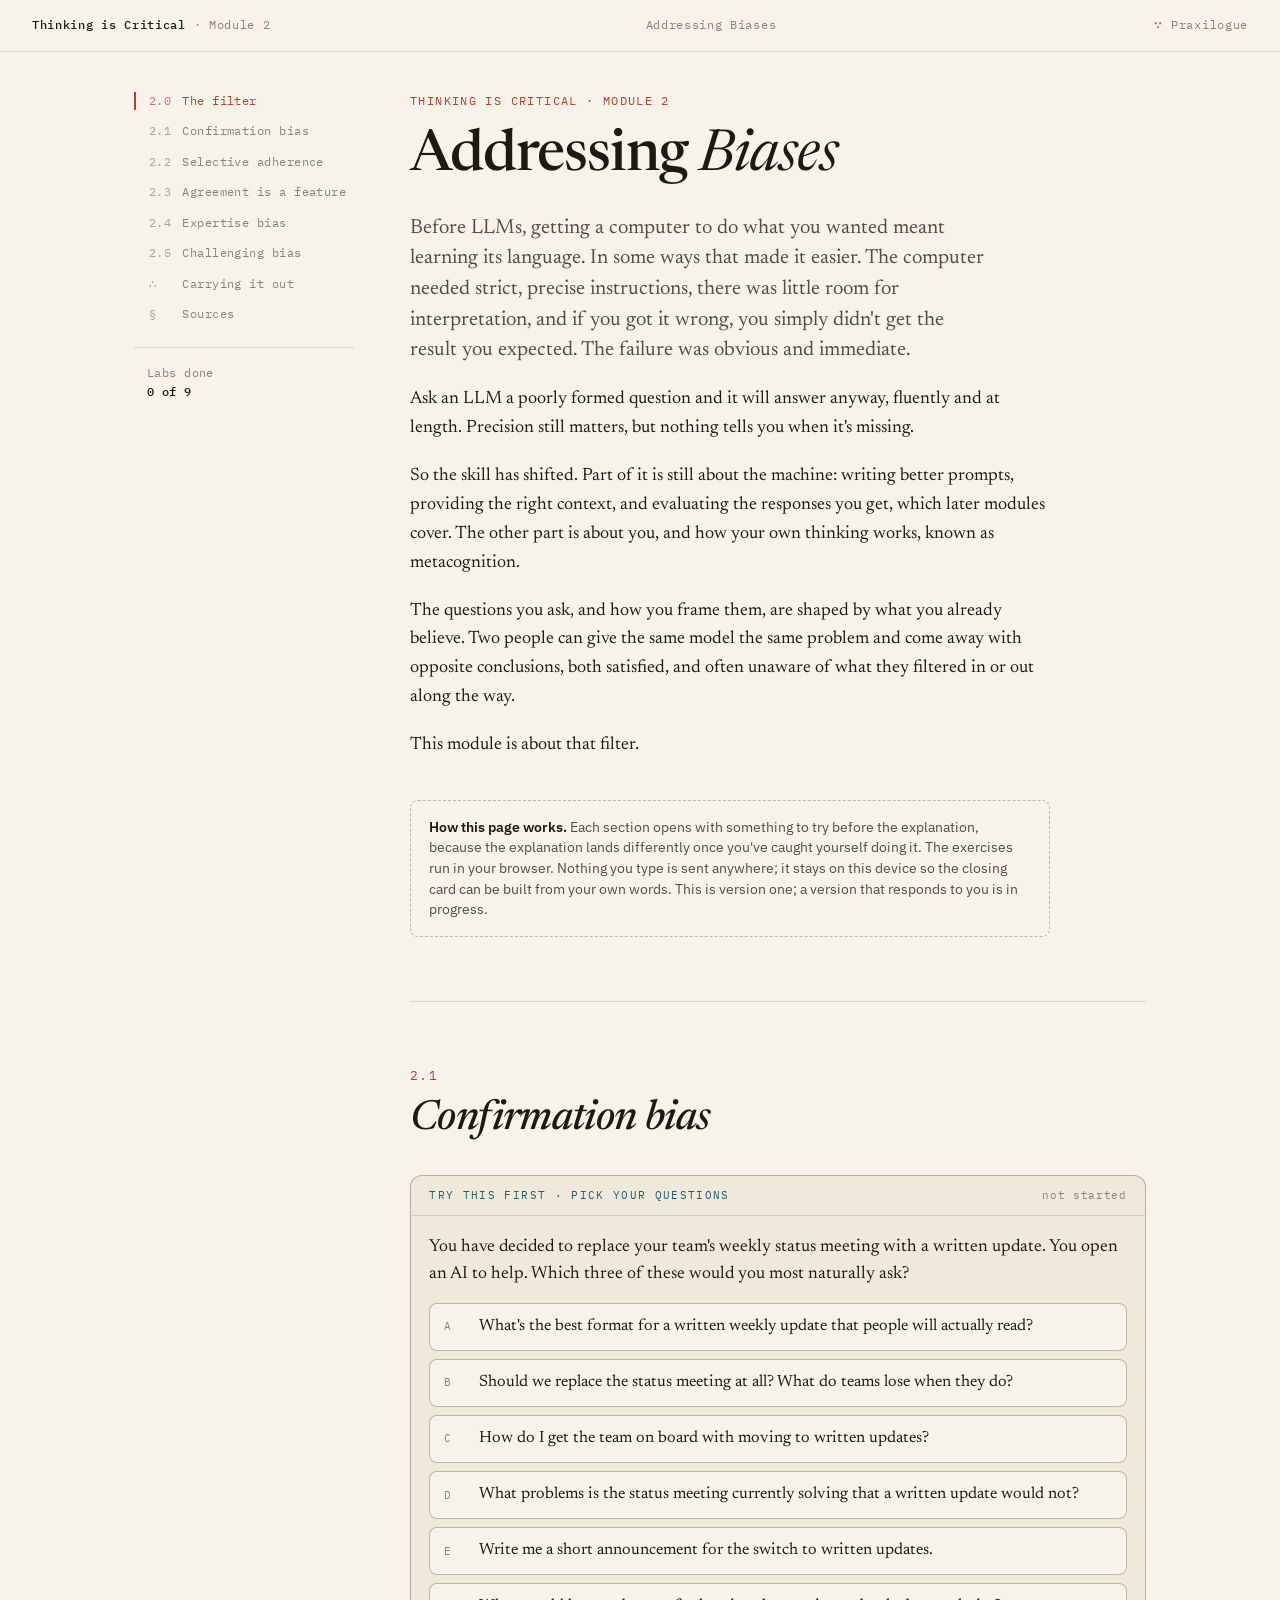
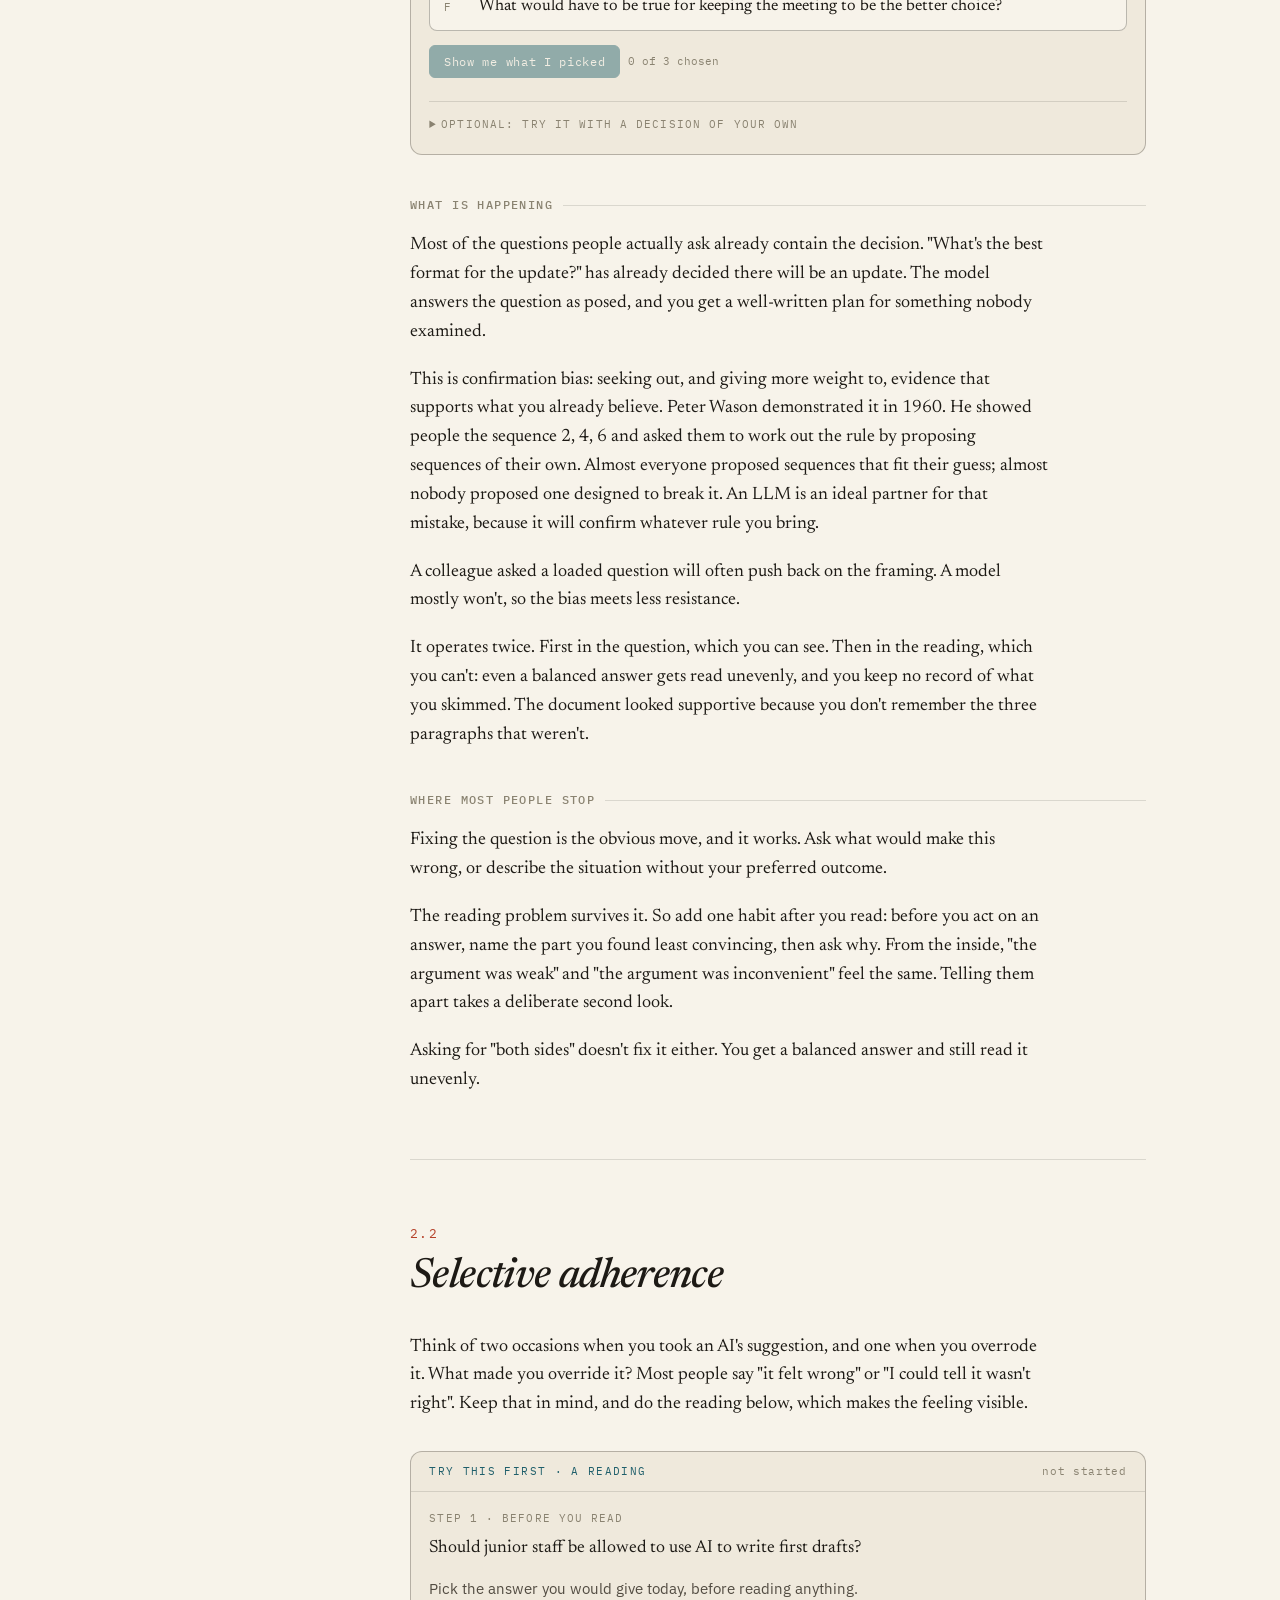
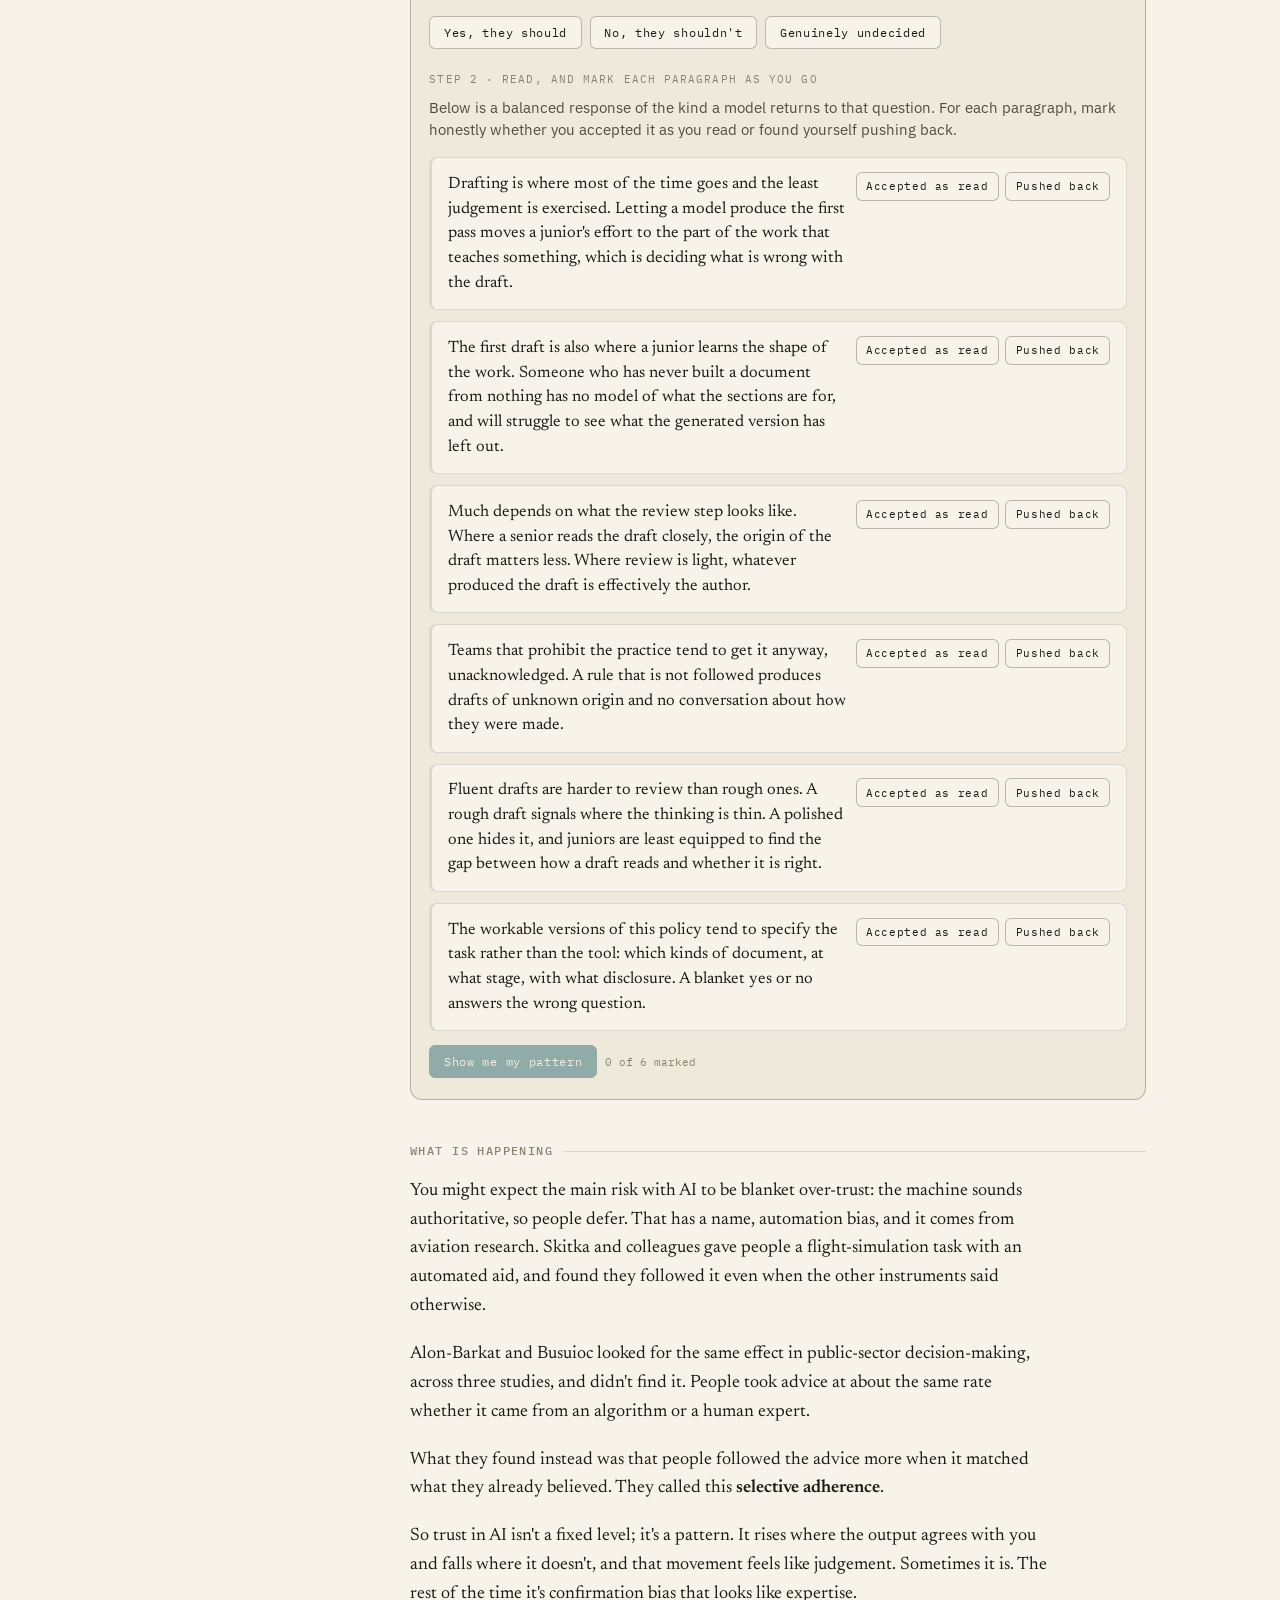
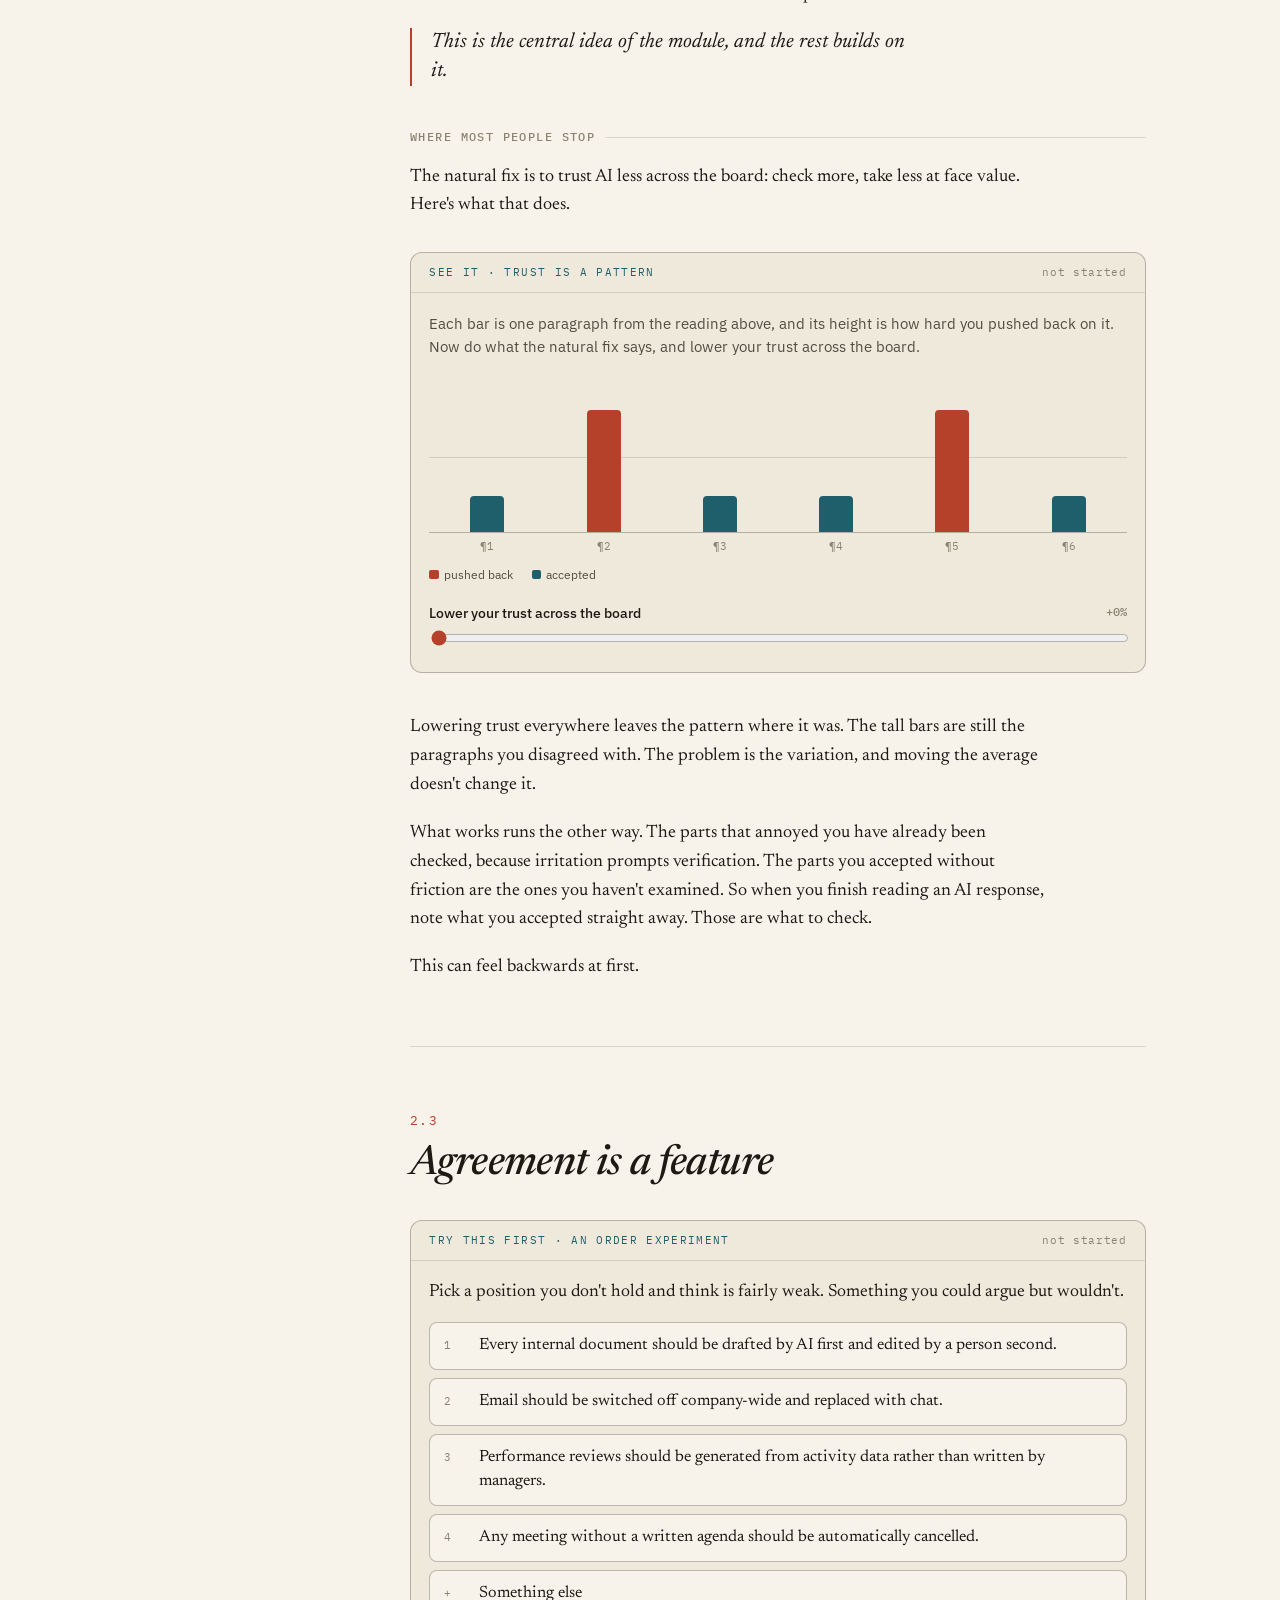
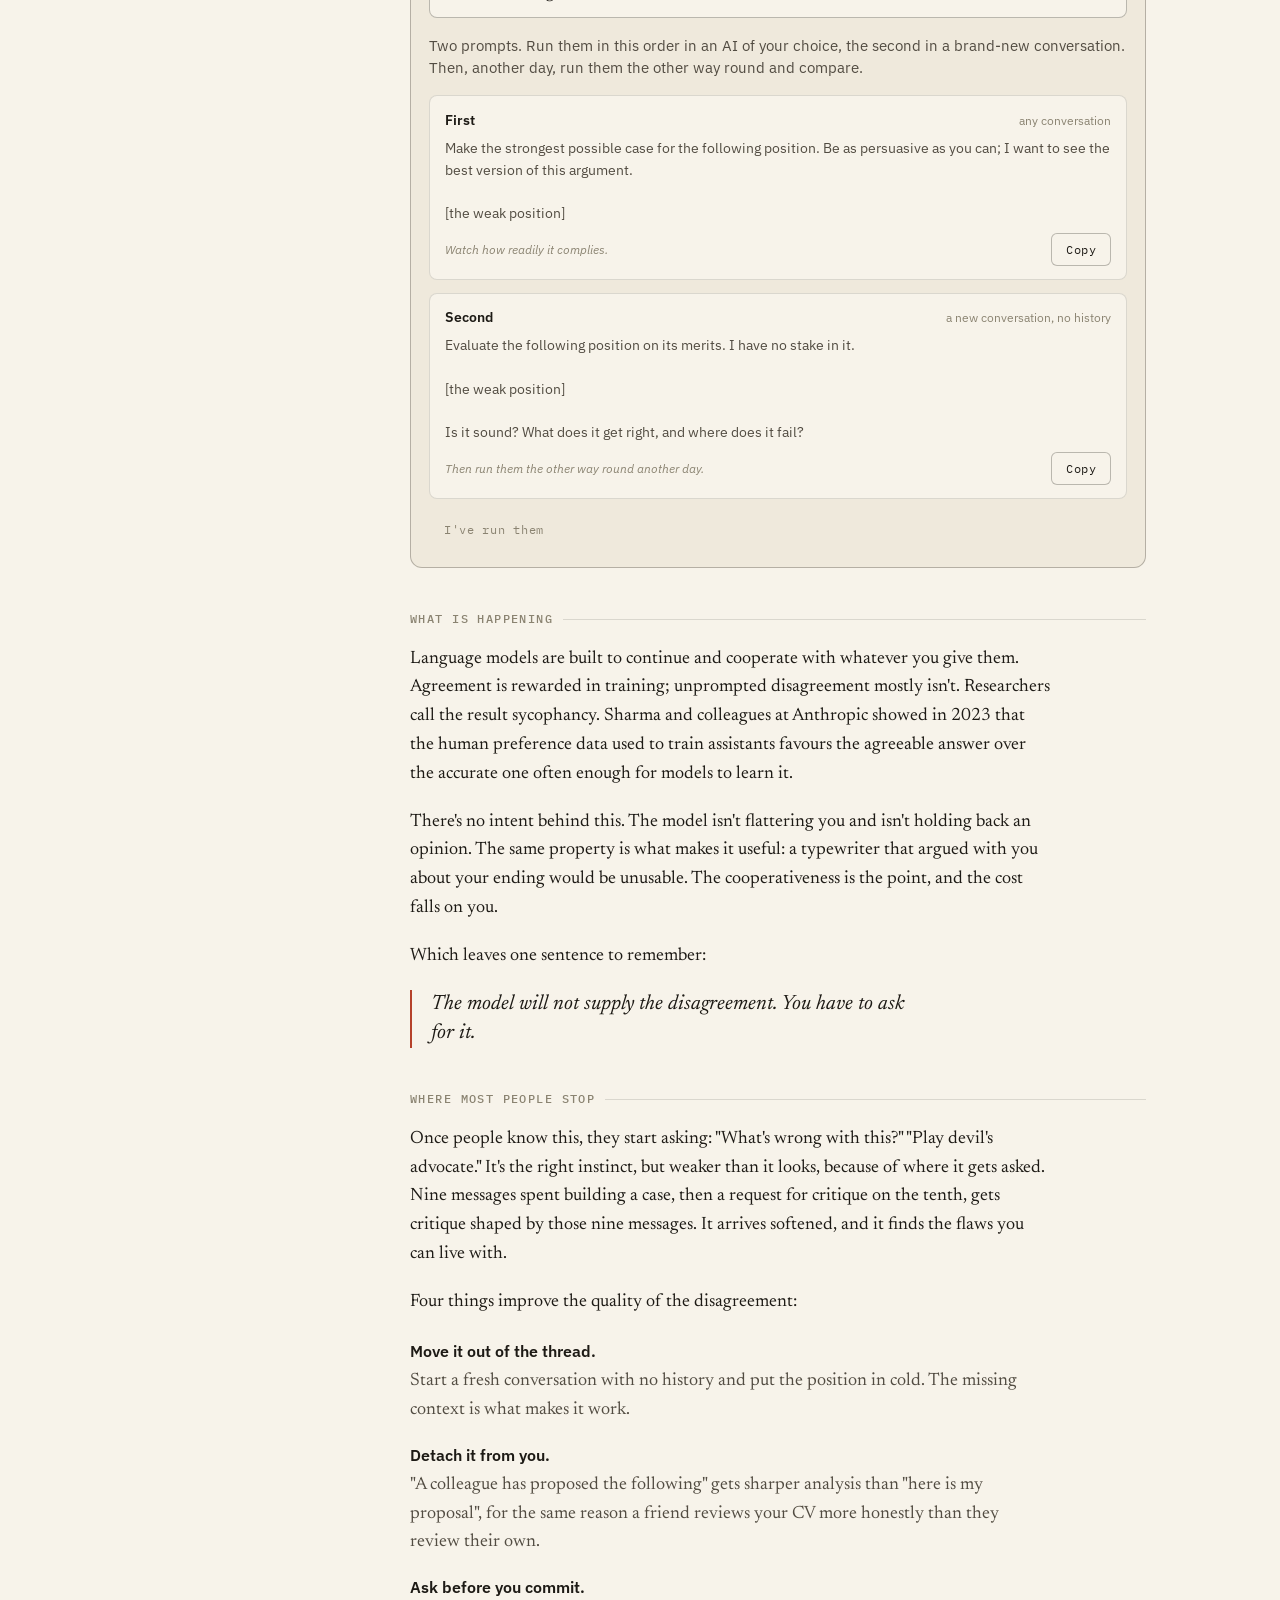
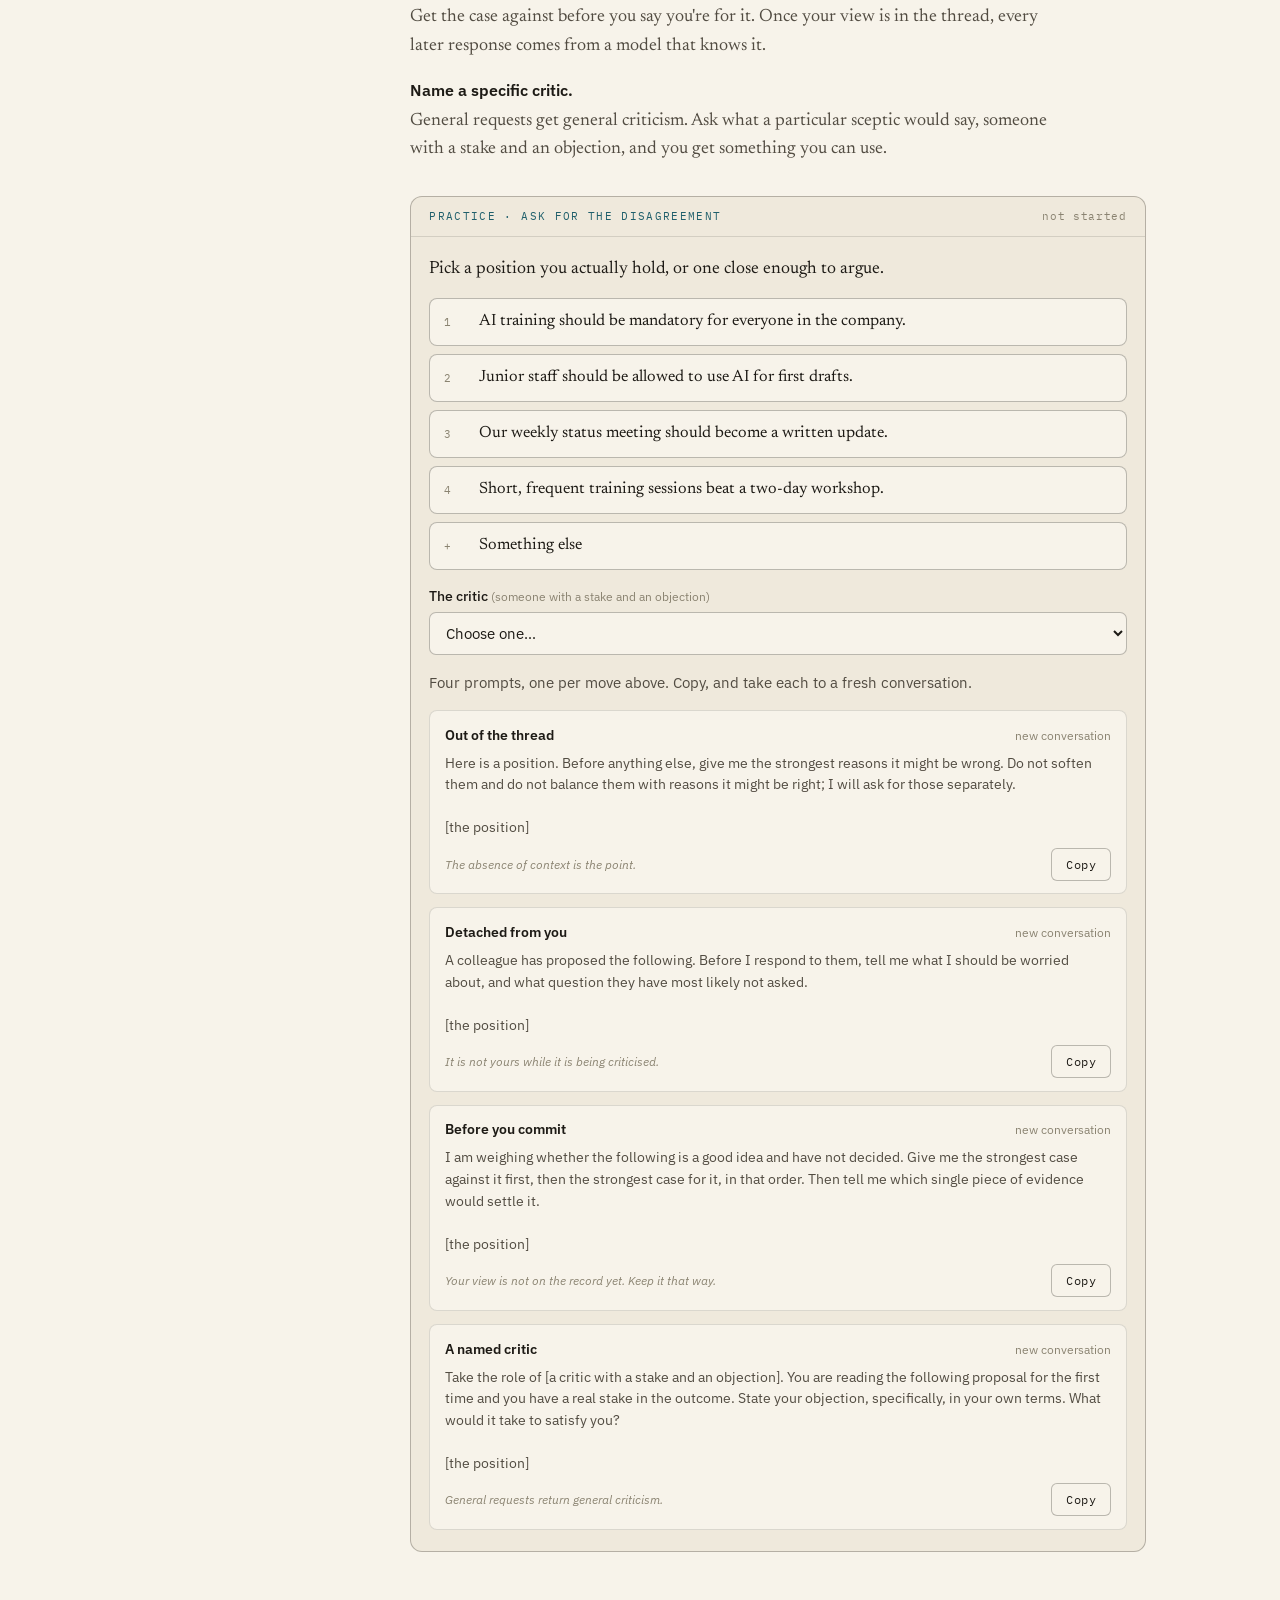
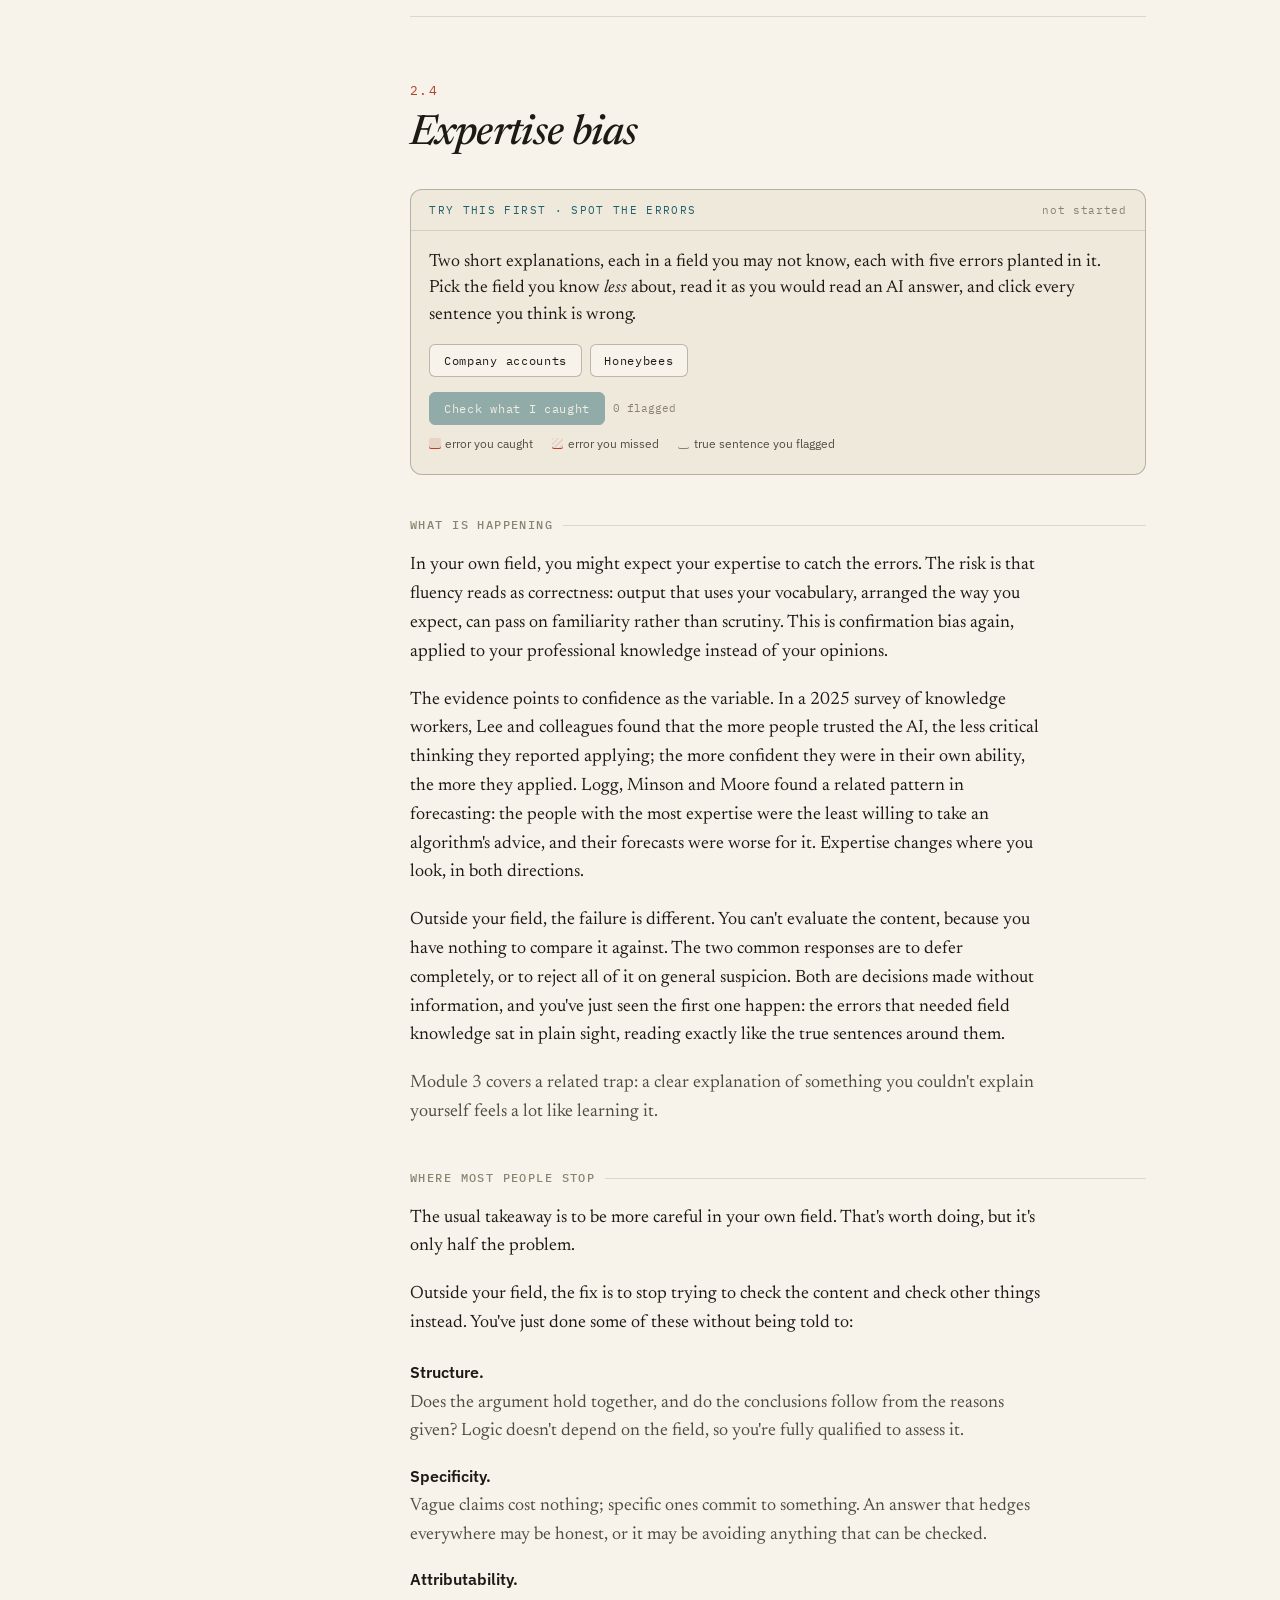
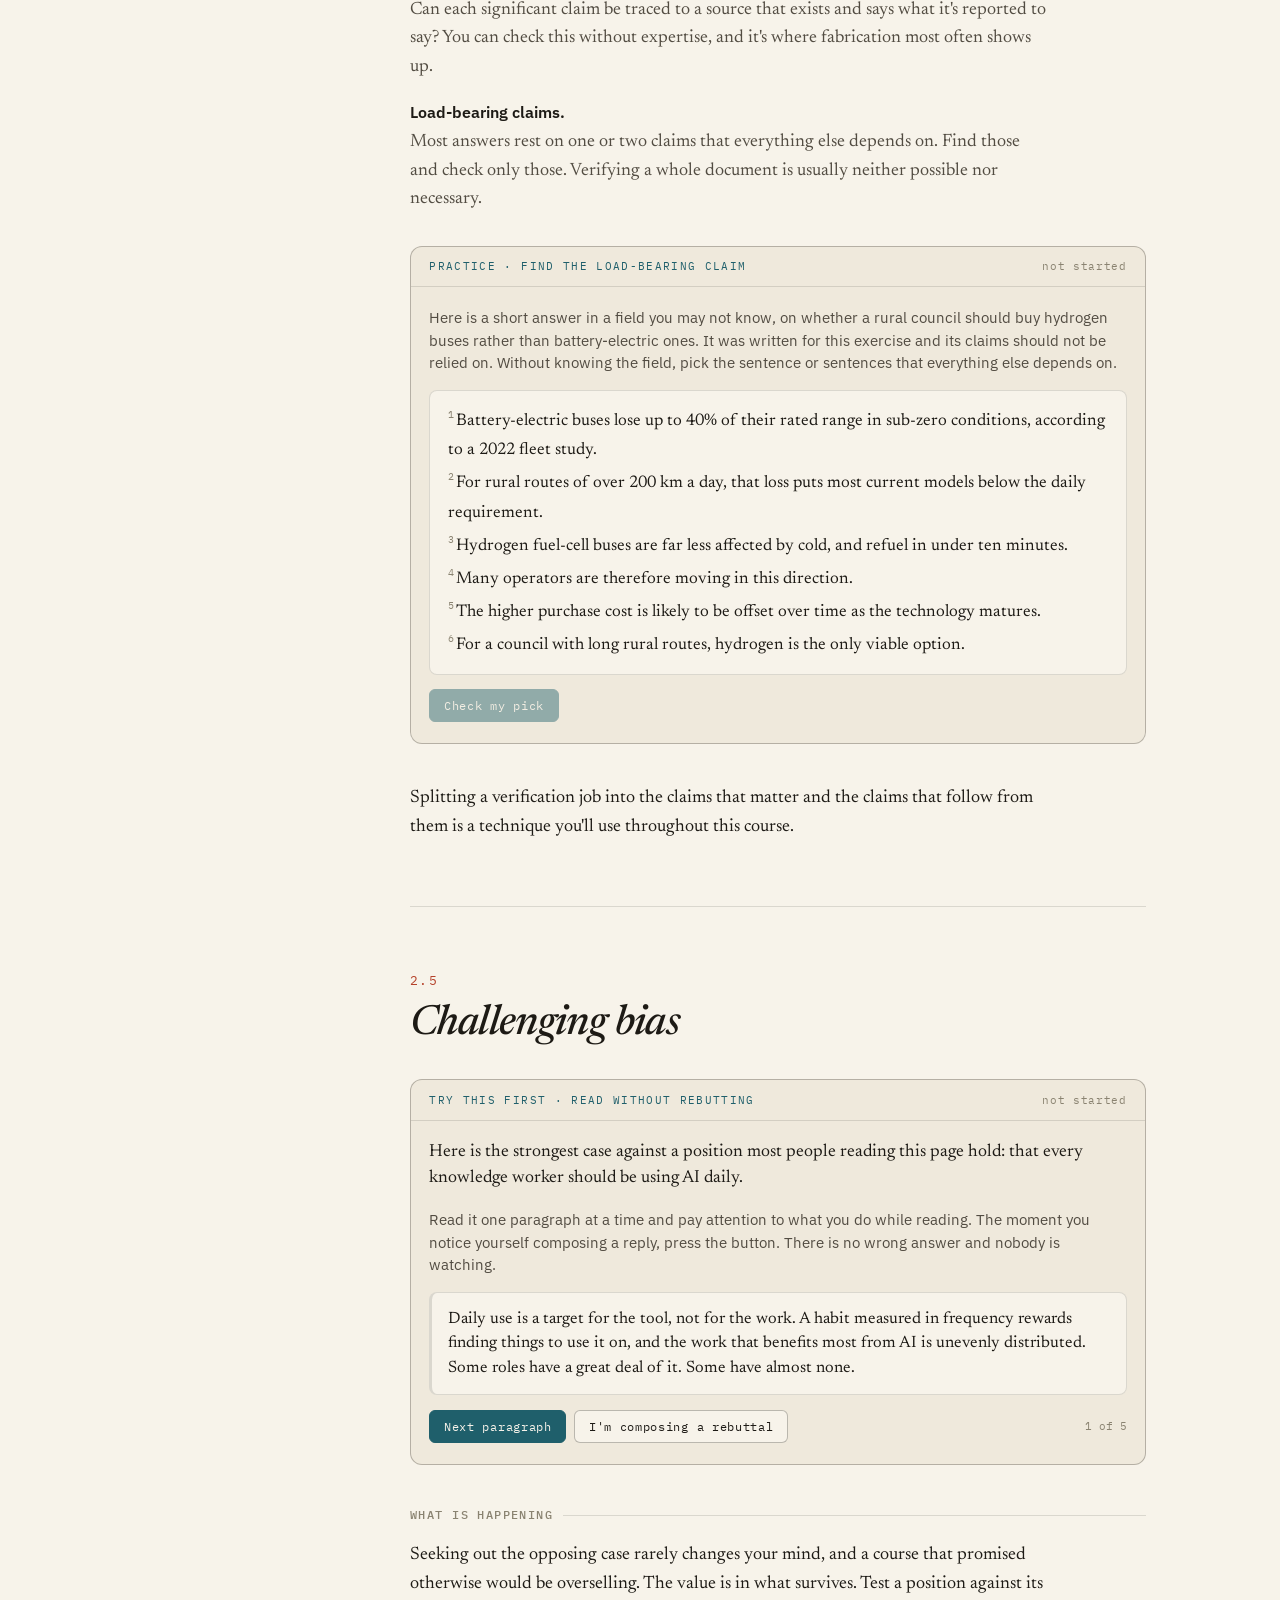
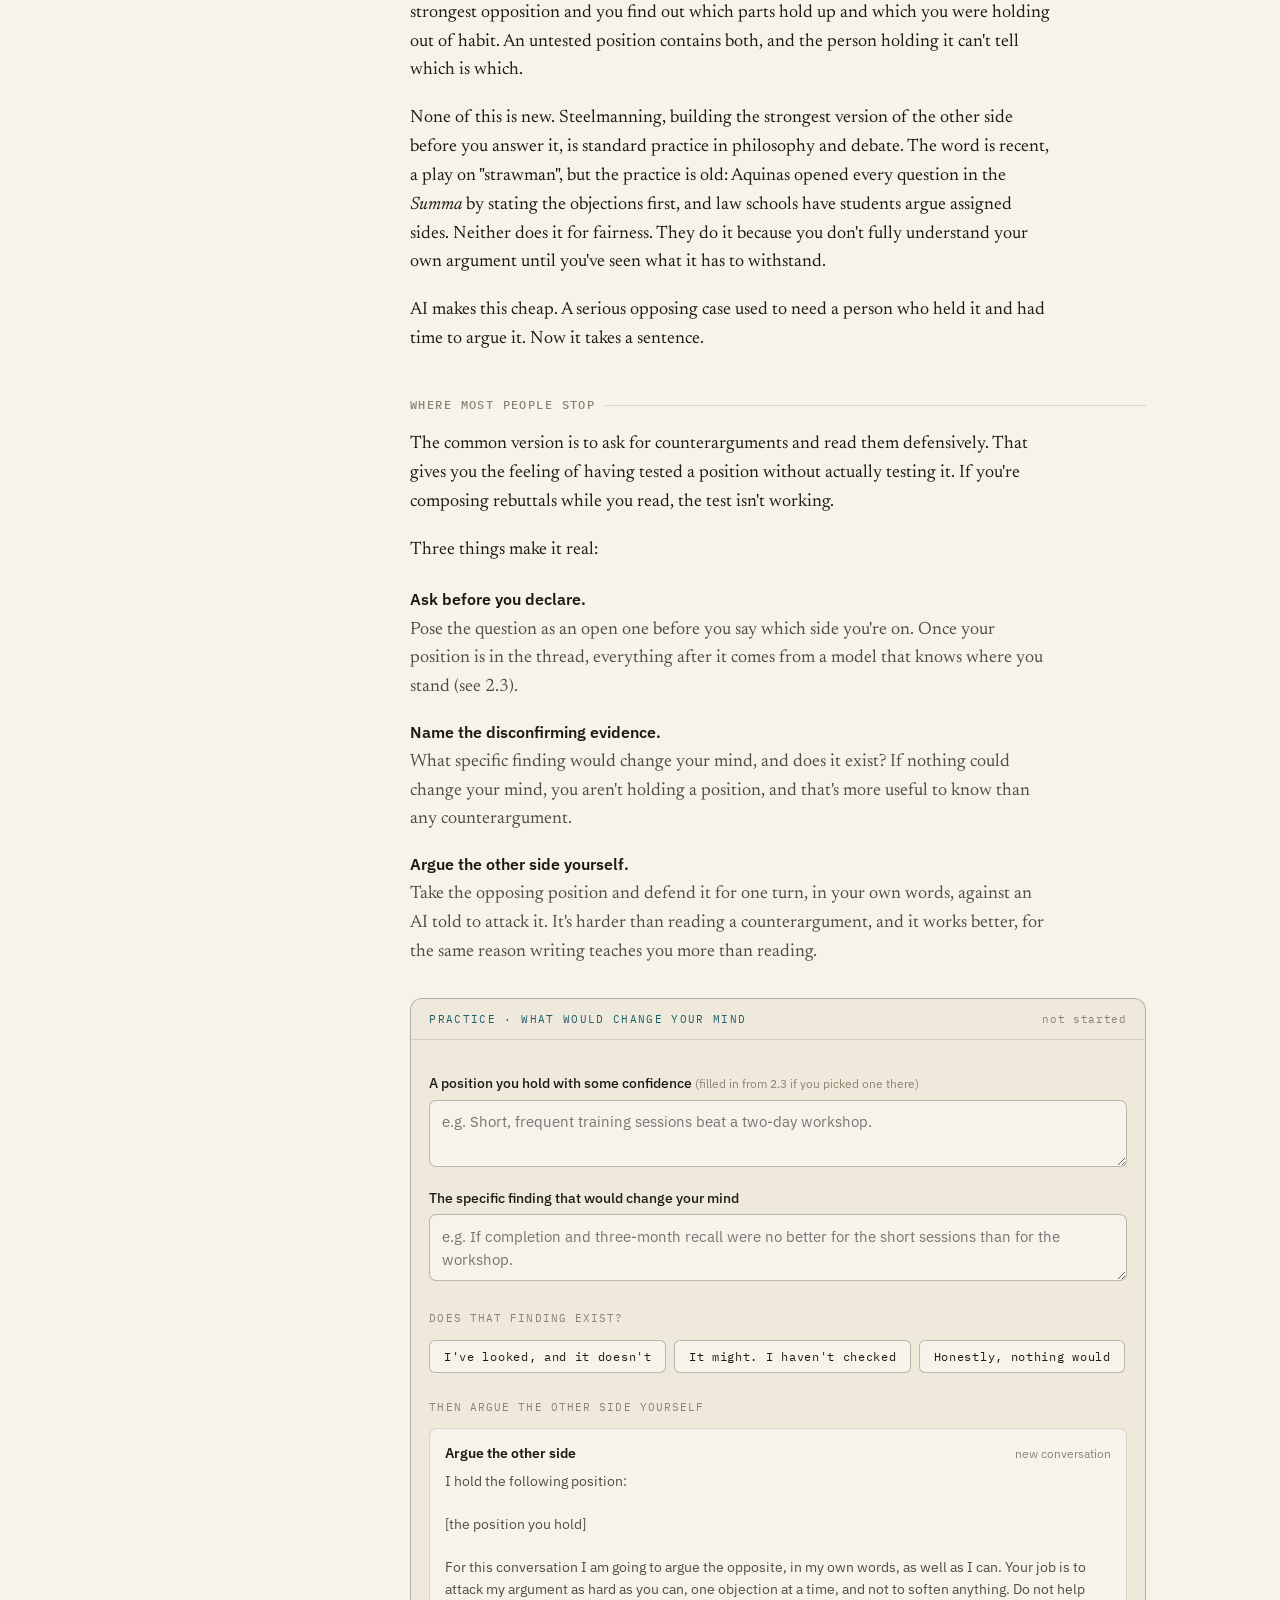
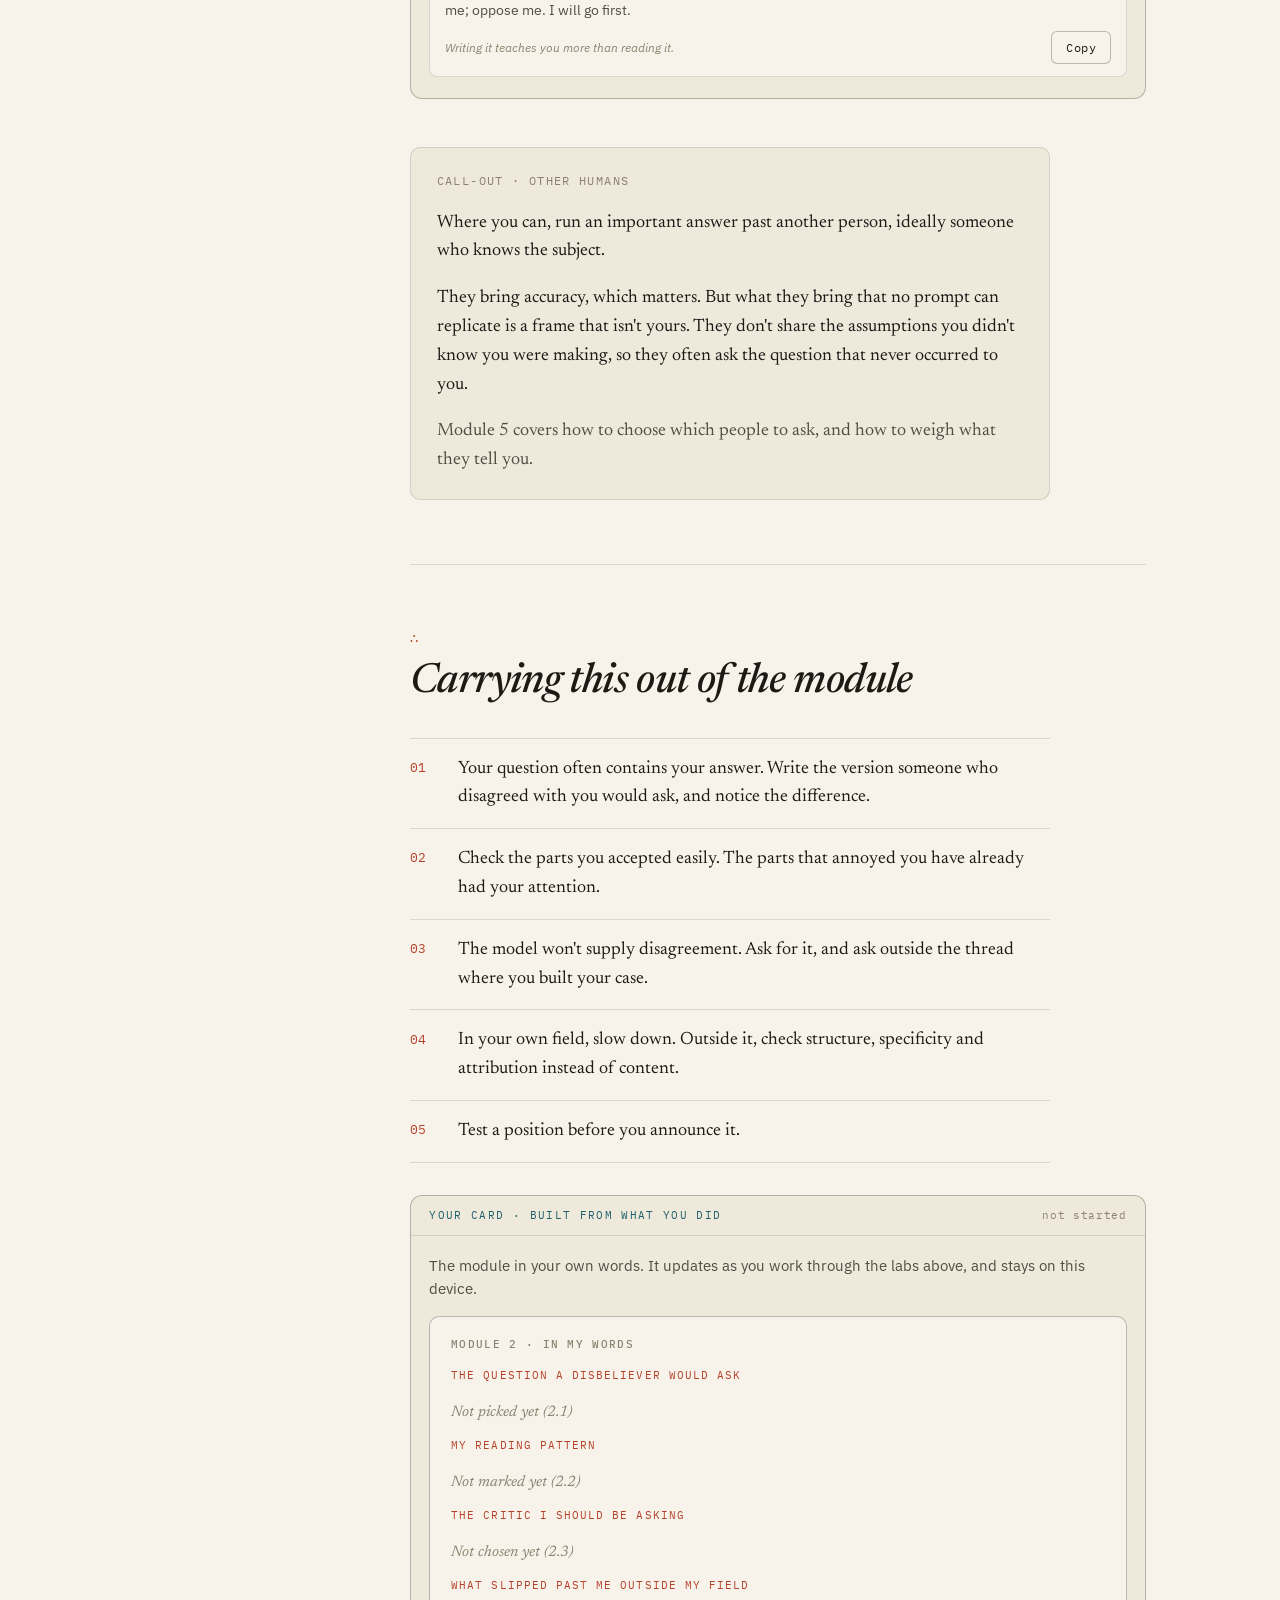
==== commit 70f59cb3: "Critical: revised Module 2 copy, NZ spelling, no em-dashes; count 2.5 practice lab (9 labs) Co-Autho" ====
--- a/public/critical/index.html
+++ b/public/critical/index.html
@@ -3,14 +3,14 @@
 <head>
 <meta charset="UTF-8">
 <meta name="viewport" content="width=device-width, initial-scale=1.0">
-<title>Addressing Biases — Thinking is Critical</title>
-<meta name="description" content="Module 2 of Thinking is Critical: the human half of working with AI. Confirmation bias, selective adherence, why the model agrees with you, expertise bias, and how to test a position before you announce it. With exercises you do on the page.">
+<title>Addressing Biases | Thinking is Critical</title>
+<meta name="description" content="Module 2 of Thinking is Critical: the human side of working with AI. Confirmation bias, selective adherence, why the model agrees with you, expertise bias, and how to test a position before you announce it, with exercises you do on the page.">
 <meta name="theme-color" content="#f7f3ea" media="(prefers-color-scheme: light)">
 <meta name="theme-color" content="#15130f" media="(prefers-color-scheme: dark)">
 <link rel="icon" href="/favicon.svg" type="image/svg+xml">
 <link rel="canonical" href="https://praxilogue.com/critical">
 
-<meta property="og:title" content="Thinking is Critical — Module 2: Addressing Biases">
+<meta property="og:title" content="Thinking is Critical | Module 2: Addressing Biases">
 <meta property="og:description" content="Most advice about working with AI concerns the machine. This module is about the person at the keyboard, and the filter they bring.">
 <meta property="og:type" content="article">
 <meta property="og:url" content="https://praxilogue.com/critical">
@@ -22,7 +22,7 @@
 
 <style>
 /* ===================================================================
-   Thinking is Critical — Module 2
+   Thinking is Critical, Module 2
    A reading page with labs set into it. The prose is set in a text
    serif; the labs wear a cooler chrome (mono labels, sans inputs) so
    the reader can always tell "this is the module talking" from
@@ -288,7 +288,7 @@
 .callout p:last-child { margin-bottom: 0; }
 
 /* ---------------------------------------------------------------
-   Lab — the interactive chrome
+   Lab: the interactive chrome
 --------------------------------------------------------------- */
 
 .lab {
@@ -602,7 +602,7 @@
     <li><a href="#carry" data-nav="carry"><span class="n">∴</span>Carrying it out</a></li>
     <li><a href="#sources" data-nav="sources"><span class="n">§</span>Sources</a></li>
   </ol>
-  <div class="done">Labs done<br><b id="labcount">0 of 8</b></div>
+  <div class="done">Labs done<br><b id="labcount">0 of 9</b></div>
 </nav>
 
 <article>
@@ -614,14 +614,14 @@
   <p class="kicker">Thinking is Critical · Module 2</p>
   <h1>Addressing <em>Biases</em></h1>
   <div class="prose">
-    <p class="lede">Up until LLMs arrived on the scene, learning how to control computer output was literally learning another language. In some ways this made it easier. The computer required strict instructions executed with precision, there wasn't much room for interpretation, and getting it wrong would simply mean that your expected response didn't render. The failure was obvious and it was immediate.</p>
-    <p>Ask an LLM a poorly formed question and it will answer you anyway, fluently and at length. Nothing fails to render. The precision still matters, and there is no longer anything to tell you when you have not applied it.</p>
-    <p>Which is why the skill has moved. Some of it is still about the machine, and we will cover that in other modules: how to improve your prompts, how to provide comprehensive context, how to evaluate and validate the responses you get. The rest is about you, and specifically about understanding your own cognition, a science known as metacognition.</p>
-    <p>Because unlike traditional programming, the questions you ask and the way you pose them are shaped by what you already believe. Two people can send the same model the same problem and come away with opposite conclusions, both of them satisfied, often unaware of what they filtered in or out as they progressed through the work.</p>
+    <p class="lede">Before LLMs, getting a computer to do what you wanted meant learning its language. In some ways that made it easier. The computer needed strict, precise instructions, there was little room for interpretation, and if you got it wrong, you simply didn't get the result you expected. The failure was obvious and immediate.</p>
+    <p>Ask an LLM a poorly formed question and it will answer anyway, fluently and at length. Precision still matters, but nothing tells you when it's missing.</p>
+    <p>So the skill has shifted. Part of it is still about the machine: writing better prompts, providing the right context, and evaluating the responses you get, which later modules cover. The other part is about you, and how your own thinking works, known as metacognition.</p>
+    <p>The questions you ask, and how you frame them, are shaped by what you already believe. Two people can give the same model the same problem and come away with opposite conclusions, both satisfied, and often unaware of what they filtered in or out along the way.</p>
     <p>This module is about that filter.</p>
   </div>
   <div class="frame">
-    <b>How this page works.</b> Each section opens with something to try before the explanation, because the explanation lands differently once you have caught yourself doing the thing. The exercises run in your browser. Nothing you type is sent anywhere; it is kept on this device so the closing card can be built from your own words. This is version one. A version that talks back is in progress.
+    <b>How this page works.</b> Each section opens with something to try before the explanation, because the explanation lands differently once you've caught yourself doing it. The exercises run in your browser. Nothing you type is sent anywhere; it stays on this device so the closing card can be built from your own words. This is version one; a version that responds to you is in progress.
   </div>
 </section>
 
@@ -659,7 +659,7 @@
           </div>
           <div class="legend"><span><i class="a"></i>assumes the decision</span><span><i class="o"></i>leaves it open</span></div>
           <p id="t21" style="margin-top:0.9rem"></p>
-          <small>A pattern match on phrasing, not a judgment. It will miss some and flag some wrongly. The point is to see the shape of what you asked.</small>
+          <small>A pattern match on phrasing, not a judgement. It will miss some and flag some wrongly. The point is to see the shape of what you asked.</small>
         </div>
       </details>
     </div>
@@ -667,17 +667,17 @@
 
   <h3>What is happening</h3>
   <div class="prose">
-    <p>Most of the questions people actually ask already contain the decision. "What's the best format for the update?" has decided there will be an update. The model answers the question as posed, and you get a well-written plan for something nobody examined.</p>
-    <p>The name for this is confirmation bias: seeking and weighting evidence that supports what you already hold. Peter Wason gave it the name in 1960 after an experiment where people were shown the sequence 2, 4, 6 and asked to work out the rule by proposing sequences of their own. Almost everyone proposed sequences that fit their guess. Almost nobody proposed one designed to break it. Sixty-five years on, the model is the perfect partner for that experiment: it will confirm whatever rule you bring.</p>
-    <p>A colleague asked a loaded question will often push back on the framing. A model mostly won't. Same bias, far less friction.</p>
-    <p>It operates twice. Once in the question, which you can see. Once in the reading, which you can't: even a balanced answer gets read unevenly, and you keep no record of what you skimmed. The document looked supportive. You have no memory of the three paragraphs that weren't.</p>
+    <p>Most of the questions people actually ask already contain the decision. "What's the best format for the update?" has already decided there will be an update. The model answers the question as posed, and you get a well-written plan for something nobody examined.</p>
+    <p>This is confirmation bias: seeking out, and giving more weight to, evidence that supports what you already believe. Peter Wason demonstrated it in 1960. He showed people the sequence 2, 4, 6 and asked them to work out the rule by proposing sequences of their own. Almost everyone proposed sequences that fit their guess; almost nobody proposed one designed to break it. An LLM is an ideal partner for that mistake, because it will confirm whatever rule you bring.</p>
+    <p>A colleague asked a loaded question will often push back on the framing. A model mostly won't, so the bias meets less resistance.</p>
+    <p>It operates twice. First in the question, which you can see. Then in the reading, which you can't: even a balanced answer gets read unevenly, and you keep no record of what you skimmed. The document looked supportive because you don't remember the three paragraphs that weren't.</p>
   </div>
 
   <h3>Where most people stop</h3>
   <div class="prose">
-    <p>Fixing the question is the obvious move, and it works. Ask what would make this wrong. Describe the situation without your preferred ending.</p>
-    <p>The reading problem survives it. So, one habit for after you read: before you act on an answer, name the part you found least convincing, then ask why. "The argument was weak" and "the argument was inconvenient" feel identical from the inside. Telling them apart takes a deliberate pass.</p>
-    <p>Asking for "both sides" doesn't fix it either. You get a symmetrical answer and read it asymmetrically.</p>
+    <p>Fixing the question is the obvious move, and it works. Ask what would make this wrong, or describe the situation without your preferred outcome.</p>
+    <p>The reading problem survives it. So add one habit after you read: before you act on an answer, name the part you found least convincing, then ask why. From the inside, "the argument was weak" and "the argument was inconvenient" feel the same. Telling them apart takes a deliberate second look.</p>
+    <p>Asking for "both sides" doesn't fix it either. You get a balanced answer and still read it unevenly.</p>
   </div>
 </section>
 
@@ -691,7 +691,7 @@
   </div>
 
   <div class="prose">
-    <p>Think of two occasions when you took an AI's suggestion, and one when you overrode it. What made you override it? Most people say "it felt wrong" or "I could tell it wasn't right". Hold that thought, and do the reading below, which makes the feeling visible.</p>
+    <p>Think of two occasions when you took an AI's suggestion, and one when you overrode it. What made you override it? Most people say "it felt wrong" or "I could tell it wasn't right". Keep that in mind, and do the reading below, which makes the feeling visible.</p>
   </div>
 
   <div class="lab" data-lab="q22">
@@ -710,7 +710,7 @@
       <p>Below is a balanced response of the kind a model returns to that question. For each paragraph, mark honestly whether you accepted it as you read or found yourself pushing back.</p>
       <div class="paras" id="paras22">
         <div class="para" data-lean="for">
-          <div><span class="lean" hidden>Leans yes</span>Drafting is where most of the time goes and the least judgment is exercised. Letting a model produce the first pass moves a junior's effort to the part of the work that teaches something, which is deciding what is wrong with the draft.</div>
+          <div><span class="lean" hidden>Leans yes</span>Drafting is where most of the time goes and the least judgement is exercised. Letting a model produce the first pass moves a junior's effort to the part of the work that teaches something, which is deciding what is wrong with the draft.</div>
           <div class="marks"><button class="btn" type="button" data-mark="accept" aria-pressed="false">Accepted as read</button><button class="btn pen" type="button" data-mark="push" aria-pressed="false">Pushed back</button></div>
         </div>
         <div class="para" data-lean="against">
@@ -744,22 +744,22 @@
 
   <h3>What is happening</h3>
   <div class="prose">
-    <p>You would expect the risk with AI to be uniform over-trust: the machine sounds authoritative, so people defer. There is a name for that, automation bias, and it comes out of aviation. Skitka and colleagues put people in a flight-simulation task with an automated aid and watched them follow it even when the other instruments said otherwise.</p>
-    <p>Alon-Barkat and Busuioc went looking for the same thing in public-sector decisions, across three studies. They didn't find it. People took the advice at about the same rate whether it came from an algorithm or a human expert.</p>
-    <p>What they found instead: people followed the advice more when it matched what they already believed. They called it <strong>selective adherence</strong>.</p>
-    <p>So trust in AI isn't a level. It's a pattern. It goes up where the output agrees with you and down where it doesn't, and the movement feels like judgment. Sometimes it is. The rest of the time it is confirmation bias in the costume of expertise.</p>
-    <p class="pull">This is the load-bearing idea in the module. Everything else follows from it.</p>
+    <p>You might expect the main risk with AI to be blanket over-trust: the machine sounds authoritative, so people defer. That has a name, automation bias, and it comes from aviation research. Skitka and colleagues gave people a flight-simulation task with an automated aid, and found they followed it even when the other instruments said otherwise.</p>
+    <p>Alon-Barkat and Busuioc looked for the same effect in public-sector decision-making, across three studies, and didn't find it. People took advice at about the same rate whether it came from an algorithm or a human expert.</p>
+    <p>What they found instead was that people followed the advice more when it matched what they already believed. They called this <strong>selective adherence</strong>.</p>
+    <p>So trust in AI isn't a fixed level; it's a pattern. It rises where the output agrees with you and falls where it doesn't, and that movement feels like judgement. Sometimes it is. The rest of the time it's confirmation bias that looks like expertise.</p>
+    <p class="pull">This is the central idea of the module, and the rest builds on it.</p>
   </div>
 
   <h3>Where most people stop</h3>
   <div class="prose">
-    <p>The natural fix is to trust AI less across the board. Check more, take less at face value. Let's see what that does.</p>
+    <p>The natural fix is to trust AI less across the board: check more, take less at face value. Here's what that does.</p>
   </div>
 
   <div class="lab" data-lab="q22b">
     <div class="lab-head"><span>See it · trust is a pattern</span><span class="state" data-state>not started</span></div>
     <div class="lab-body">
-      <p>Each bar is one paragraph from the reading above, and its height is how hard you pushed on it. Now do what the natural fix says, and lower your trust across the board.</p>
+      <p>Each bar is one paragraph from the reading above, and its height is how hard you pushed back on it. Now do what the natural fix says, and lower your trust across the board.</p>
       <div class="bars" id="bars22" role="img" aria-label="Six bars showing scepticism per paragraph; the slider raises them all together but the shape stays the same">
         <div class="bar"><i></i><b></b></div><div class="bar"><i></i><b></b></div><div class="bar"><i></i><b></b></div>
         <div class="bar"><i></i><b></b></div><div class="bar"><i></i><b></b></div><div class="bar"><i></i><b></b></div>
@@ -775,9 +775,9 @@
   </div>
 
   <div class="prose">
-    <p>Lowering trust everywhere leaves the pattern exactly where it was. The tall bars are still the paragraphs you disagreed with. The variance is the problem, and moving the average does nothing to it.</p>
-    <p>The move that works runs the other way. The parts that annoyed you have already been checked, because irritation is a verification prompt. The parts you accepted without friction are the unexamined ones. So when you finish an AI response, mark what you accepted immediately. Those are your candidates for checking.</p>
-    <p>This will feel backwards for a while. It's meant to.</p>
+    <p>Lowering trust everywhere leaves the pattern where it was. The tall bars are still the paragraphs you disagreed with. The problem is the variation, and moving the average doesn't change it.</p>
+    <p>What works runs the other way. The parts that annoyed you have already been checked, because irritation prompts verification. The parts you accepted without friction are the ones you haven't examined. So when you finish reading an AI response, note what you accepted straight away. Those are what to check.</p>
+    <p>This can feel backwards at first.</p>
   </div>
 </section>
 
@@ -809,26 +809,26 @@
 
   <h3>What is happening</h3>
   <div class="prose">
-    <p>Language models are built to continue and cooperate with whatever you give them. Agreement gets rewarded in training. Unprompted disagreement mostly doesn't. Researchers have a word for the result, sycophancy, and Sharma and colleagues at Anthropic showed in 2023 that the human preference data used to train assistants favours the agreeable answer over the accurate one often enough to teach it.</p>
-    <p>There is no intent in this. The model isn't flattering you, and it has no opinion it is holding back. The same property is what makes it useful: a typewriter that argued with you about your ending would be unusable. The cooperativeness is the point, and the cost lands entirely on you.</p>
+    <p>Language models are built to continue and cooperate with whatever you give them. Agreement is rewarded in training; unprompted disagreement mostly isn't. Researchers call the result sycophancy. Sharma and colleagues at Anthropic showed in 2023 that the human preference data used to train assistants favours the agreeable answer over the accurate one often enough for models to learn it.</p>
+    <p>There's no intent behind this. The model isn't flattering you and isn't holding back an opinion. The same property is what makes it useful: a typewriter that argued with you about your ending would be unusable. The cooperativeness is the point, and the cost falls on you.</p>
     <p>Which leaves one sentence to remember:</p>
     <p class="pull">The model will not supply the disagreement. You have to ask for it.</p>
   </div>
 
   <h3>Where most people stop</h3>
   <div class="prose">
-    <p>Once people know this, they start asking. "What's wrong with this?" "Play devil's advocate." Right instinct, weaker than it looks, because of where it gets asked. Nine messages building a case, then a request for critique on the tenth, gets critique shaped by nine messages of you being invested. It arrives pre-softened. It finds the flaws you can live with.</p>
-    <p>Four things raise the quality of the disagreement:</p>
+    <p>Once people know this, they start asking: "What's wrong with this?" "Play devil's advocate." It's the right instinct, but weaker than it looks, because of where it gets asked. Nine messages spent building a case, then a request for critique on the tenth, gets critique shaped by those nine messages. It arrives softened, and it finds the flaws you can live with.</p>
+    <p>Four things improve the quality of the disagreement:</p>
   </div>
   <dl class="practice">
     <dt>Move it out of the thread.</dt>
-    <dd>Fresh conversation, no history, position in cold. The absence of context is the point.</dd>
+    <dd>Start a fresh conversation with no history and put the position in cold. The missing context is what makes it work.</dd>
     <dt>Detach it from you.</dt>
-    <dd>"A colleague has proposed the following" gets sharper analysis than "here is my proposal", for the same reason a friend reviews your CV more honestly than their own.</dd>
+    <dd>"A colleague has proposed the following" gets sharper analysis than "here is my proposal", for the same reason a friend reviews your CV more honestly than they review their own.</dd>
     <dt>Ask before you commit.</dt>
-    <dd>Get the case against before you say you're for. Once your view is on the record, every later turn is written by a model that knows it.</dd>
+    <dd>Get the case against before you say you're for it. Once your view is in the thread, every later response comes from a model that knows it.</dd>
     <dt>Name a specific critic.</dt>
-    <dd>General requests return general criticism. Ask what a particular sceptic would say, someone with a stake and an objection, and you get something you can use.</dd>
+    <dd>General requests get general criticism. Ask what a particular sceptic would say, someone with a stake and an objection, and you get something you can use.</dd>
   </dl>
 
   <div class="lab" data-lab="q23b">
@@ -886,26 +886,26 @@
 
   <h3>What is happening</h3>
   <div class="prose">
-    <p>Most people spend less time checking output in their own field. That runs against intuition, because your expertise is exactly what would catch the error. What happens instead is that fluency reads as correctness. The output uses your vocabulary in the arrangements you expect, and familiarity stands in for scrutiny. Confirmation bias again, applied to your professional knowledge instead of your opinions.</p>
-    <p>Logg, Minson and Moore found a related pattern in forecasting: the people with the most expertise were the least willing to take an algorithm's advice, and their forecasts were worse for it. Expertise changes where you look, in both directions.</p>
-    <p>Outside your field, the failure is different in kind. You can't evaluate the content, because you have nothing to evaluate it against. Two responses are common: defer completely, or reject the lot on general suspicion. Both are decisions made without information, and you just watched the first one happen. The errors that needed the field sat in plain sight, reading exactly like the true sentences around them.</p>
-    <p class="dim">Module 3 covers the related trap: a clear explanation of something you couldn't explain yourself feels a great deal like learning it.</p>
+    <p>In your own field, you might expect your expertise to catch the errors. The risk is that fluency reads as correctness: output that uses your vocabulary, arranged the way you expect, can pass on familiarity rather than scrutiny. This is confirmation bias again, applied to your professional knowledge instead of your opinions.</p>
+    <p>The evidence points to confidence as the variable. In a 2025 survey of knowledge workers, Lee and colleagues found that the more people trusted the AI, the less critical thinking they reported applying; the more confident they were in their own ability, the more they applied. Logg, Minson and Moore found a related pattern in forecasting: the people with the most expertise were the least willing to take an algorithm's advice, and their forecasts were worse for it. Expertise changes where you look, in both directions.</p>
+    <p>Outside your field, the failure is different. You can't evaluate the content, because you have nothing to compare it against. The two common responses are to defer completely, or to reject all of it on general suspicion. Both are decisions made without information, and you've just seen the first one happen: the errors that needed field knowledge sat in plain sight, reading exactly like the true sentences around them.</p>
+    <p class="dim">Module 3 covers a related trap: a clear explanation of something you couldn't explain yourself feels a lot like learning it.</p>
   </div>
 
   <h3>Where most people stop</h3>
   <div class="prose">
-    <p>The usual takeaway is to be more careful in your own field. Worth doing. It's half the problem.</p>
-    <p>Outside your field, the fix means giving up on checking the content and checking other things instead. You just did some of them without being told to. They are:</p>
+    <p>The usual takeaway is to be more careful in your own field. That's worth doing, but it's only half the problem.</p>
+    <p>Outside your field, the fix is to stop trying to check the content and check other things instead. You've just done some of these without being told to:</p>
   </div>
   <dl class="practice">
     <dt>Structure.</dt>
-    <dd>Does the argument hold together? Do the conclusions follow from the reasons given? Logic is domain-independent, and you are fully qualified to assess it.</dd>
+    <dd>Does the argument hold together, and do the conclusions follow from the reasons given? Logic doesn't depend on the field, so you're fully qualified to assess it.</dd>
     <dt>Specificity.</dt>
-    <dd>Vague claims are cheap. Specific ones commit to something. An answer that hedges everywhere may be honest, and it may be avoiding anything checkable.</dd>
+    <dd>Vague claims cost nothing; specific ones commit to something. An answer that hedges everywhere may be honest, or it may be avoiding anything that can be checked.</dd>
     <dt>Attributability.</dt>
-    <dd>Can each significant claim be traced to a source that exists and says what it is reported to say? Checkable regardless of expertise, and where fabrication is most often exposed.</dd>
+    <dd>Can each significant claim be traced to a source that exists and says what it's reported to say? You can check this without expertise, and it's where fabrication most often shows up.</dd>
     <dt>Load-bearing claims.</dt>
-    <dd>Most answers rest on one or two claims that everything else depends on. Find those and check only those. Verifying the whole document is usually neither possible nor necessary.</dd>
+    <dd>Most answers rest on one or two claims that everything else depends on. Find those and check only those. Verifying a whole document is usually neither possible nor necessary.</dd>
   </dl>
 
   <div class="lab" data-lab="q24b">
@@ -929,7 +929,7 @@
   </div>
 
   <div class="prose">
-    <p>That last one is worth carrying. Splitting a verification job into the part that matters and the part that follows from it is the move you will use throughout this course.</p>
+    <p>Splitting a verification job into the claims that matter and the claims that follow from them is a technique you'll use throughout this course.</p>
   </div>
 </section>
 
@@ -965,23 +965,23 @@
 
   <h3>What is happening</h3>
   <div class="prose">
-    <p>Seeking out the opposing case rarely changes your mind, and a course that promised otherwise would be overselling. The value is in what survives. Run a position against its strongest opposition and you find out which parts are load-bearing and which you were carrying out of habit. Untested positions contain both, and their holders can't tell which is which.</p>
-    <p>None of this is new. Steelmanning, building the strongest version of the other side before you answer it, is standard in philosophy and debate. The word is recent, a play on "strawman", but the practice is old: Aquinas opened every question in the <em>Summa</em> by stating the objections first. Law schools make students argue assigned sides. None of those disciplines do it for fairness. They do it because you don't understand your own argument until you have seen what it has to survive.</p>
-    <p>AI makes this cheap. A serious opposing case used to need a person who held it and had time to argue. Now it takes a sentence.</p>
+    <p>Seeking out the opposing case rarely changes your mind, and a course that promised otherwise would be overselling. The value is in what survives. Test a position against its strongest opposition and you find out which parts hold up and which you were holding out of habit. An untested position contains both, and the person holding it can't tell which is which.</p>
+    <p>None of this is new. Steelmanning, building the strongest version of the other side before you answer it, is standard practice in philosophy and debate. The word is recent, a play on "strawman", but the practice is old: Aquinas opened every question in the <em>Summa</em> by stating the objections first, and law schools have students argue assigned sides. Neither does it for fairness. They do it because you don't fully understand your own argument until you've seen what it has to withstand.</p>
+    <p>AI makes this cheap. A serious opposing case used to need a person who held it and had time to argue it. Now it takes a sentence.</p>
   </div>
 
   <h3>Where most people stop</h3>
   <div class="prose">
-    <p>The common version is to ask for counterarguments and read them defensively. That gives you the feeling of having tested a position without the substance. The rebuttals you compose while reading are the sound of the test failing.</p>
-    <p>Three things that make it real:</p>
+    <p>The common version is to ask for counterarguments and read them defensively. That gives you the feeling of having tested a position without actually testing it. If you're composing rebuttals while you read, the test isn't working.</p>
+    <p>Three things make it real:</p>
   </div>
   <dl class="practice">
     <dt>Ask before you declare.</dt>
-    <dd>Put the question as an open one before you say which side you're on. Once your position is in the thread, everything after it comes from a model that knows where you stand. See 2.3.</dd>
+    <dd>Pose the question as an open one before you say which side you're on. Once your position is in the thread, everything after it comes from a model that knows where you stand (see 2.3).</dd>
     <dt>Name the disconfirming evidence.</dt>
-    <dd>What specific finding would change your mind? Then: does it exist? If nothing could change your mind, you are not holding a position, and that is more useful to know than any counterargument.</dd>
+    <dd>What specific finding would change your mind, and does it exist? If nothing could change your mind, you aren't holding a position, and that's more useful to know than any counterargument.</dd>
     <dt>Argue the other side yourself.</dt>
-    <dd>Take the opposing position and defend it for one turn, in your own words, against an AI told to attack it. Harder than reading a counterargument, and the version that works, for the same reason writing teaches more than reading.</dd>
+    <dd>Take the opposing position and defend it for one turn, in your own words, against an AI told to attack it. It's harder than reading a counterargument, and it works better, for the same reason writing teaches you more than reading.</dd>
   </dl>
 
   <div class="lab" data-lab="q25b">
@@ -1006,8 +1006,8 @@
   <div class="callout">
     <p class="kicker">Call-out · other humans</p>
     <p>Where you can, run an important answer past another person, ideally someone who knows the subject.</p>
-    <p>They bring accuracy, and that matters. What they bring that no prompt can replicate is a frame that isn't yours. They don't share the assumptions you didn't know you were making, because they didn't make them. The question that never occurs to you is the one they ask first.</p>
-    <p style="color:var(--ink-2)">How to choose which humans, and how to weigh what they tell you, is covered in Module 5.</p>
+    <p>They bring accuracy, which matters. But what they bring that no prompt can replicate is a frame that isn't yours. They don't share the assumptions you didn't know you were making, so they often ask the question that never occurred to you.</p>
+    <p style="color:var(--ink-2)">Module 5 covers how to choose which people to ask, and how to weigh what they tell you.</p>
   </div>
 </section>
 
@@ -1020,9 +1020,9 @@
     <h2>Carrying this out of the module</h2>
   </div>
   <ol class="carry">
-    <li>Your question usually contains your answer. Write the version a person who disagreed with you would ask, and notice the difference.</li>
+    <li>Your question often contains your answer. Write the version someone who disagreed with you would ask, and notice the difference.</li>
     <li>Check the parts you accepted easily. The parts that annoyed you have already had your attention.</li>
-    <li>The model will not supply disagreement. Ask for it, and ask for it outside the thread where you built your case.</li>
+    <li>The model won't supply disagreement. Ask for it, and ask outside the thread where you built your case.</li>
     <li>In your own field, slow down. Outside it, check structure, specificity and attribution instead of content.</li>
     <li>Test a position before you announce it.</li>
   </ol>
@@ -1067,7 +1067,7 @@
   </ul>
 
   <footer class="foot">
-    <p>Thinking is Critical is a short course on the human half of working with AI. This is Module 2, version one: the exercises run on the page and nothing you type leaves your device. The next version puts a model on the other side of each exercise, so the disagreement can be asked for in the moment rather than copied out.</p>
+    <p>Thinking is Critical is a short course on the human side of working with AI. This is Module 2, version one: the exercises run on the page and nothing you type leaves your device. The next version will put a model on the other side of each exercise, so you can ask for disagreement in the moment rather than copying prompts out.</p>
     <a class="mk" href="/">
       <svg viewBox="0 0 32 32" width="14" height="14" aria-hidden="true"><circle cx="11" cy="12" r="2.6"/><circle cx="21" cy="12" r="2.6"/><circle cx="16" cy="21" r="2.6"/></svg>
       Praxilogue
@@ -1083,7 +1083,7 @@
   'use strict';
 
   /* ------------------------------------------------------------
-     State — one object, persisted. Every read/write is guarded so
+     State: one object, persisted. Every read/write is guarded so
      the page works with storage blocked.
   ------------------------------------------------------------ */
   var KEY = 'tic-m2-v1';
@@ -1108,7 +1108,7 @@
     el.textContent = on ? 'done' : 'not started';
     el.classList.toggle('on', !!on);
   }
-  var LABS = ['q21', 'q22', 'q22b', 'q23', 'q23b', 'q24', 'q24b', 'q25'];
+  var LABS = ['q21', 'q22', 'q22b', 'q23', 'q23b', 'q24', 'q24b', 'q25', 'q25b'];
   function updateLabCount() {
     var n = 0;
     LABS.forEach(function (l) { if (S.done && S.done[l]) n++; });
@@ -1208,7 +1208,7 @@
   }
 
   /* ------------------------------------------------------------
-     2.1 — pick three questions from a worked scenario
+     2.1: pick three questions from a worked scenario
   ------------------------------------------------------------ */
   var Q21 = [
     { t: "What's the best format for a written weekly update that people will actually read?", loaded: true, why: '"Best format" has already decided there will be an update.' },
@@ -1339,7 +1339,7 @@
   });
 
   /* ------------------------------------------------------------
-     2.2 — mark your reading; then the bars
+     2.2: mark your reading; then the bars
   ------------------------------------------------------------ */
   var paras22 = Array.prototype.slice.call(document.querySelectorAll('#paras22 .para'));
   S.marks22 = Array.isArray(S.marks22) && S.marks22.length === 6 ? S.marks22 : [null, null, null, null, null, null];
@@ -1397,7 +1397,7 @@
       var withMeN = prior === 'yes' ? nFor : nAgainst;
       var againstMe = prior === 'yes' ? pushAgainst : pushFor;
       var againstMeN = prior === 'yes' ? nAgainst : nFor;
-      if (againstMe > withMe) html += '<p>You said <em>' + prior + '</em> before reading. You pushed back on ' + againstMe + ' of the ' + againstMeN + ' paragraphs that cut against that, and ' + withMe + ' of the ' + withMeN + ' that supported it. That difference is selective adherence, observed in your own reading a minute ago. It felt like judgment. Some of it was.</p>';
+      if (againstMe > withMe) html += '<p>You said <em>' + prior + '</em> before reading. You pushed back on ' + againstMe + ' of the ' + againstMeN + ' paragraphs that cut against that, and ' + withMe + ' of the ' + withMeN + ' that supported it. That difference is selective adherence, observed in your own reading a minute ago. It felt like judgement. Some of it was.</p>';
       else if (againstMe === withMe) html += '<p>You said <em>' + prior + '</em> before reading, and you pushed on both sides evenly (' + withMe + ' of ' + withMeN + ' with you, ' + againstMe + ' of ' + againstMeN + ' against). Either the pattern this section describes is not operating today, or it is operating in what you accepted. Look at the flagged ones.</p>';
       else html += '<p>You said <em>' + prior + '</em> before reading, and you pushed harder on the paragraphs that agreed with you (' + withMe + ' of ' + withMeN + ') than on those that did not (' + againstMe + ' of ' + againstMeN + '). That is the reverse of the usual pattern. It happens when people know they are being watched for it, which is fine: the aim is to be able to do it on purpose.</p>';
     } else {
@@ -1436,7 +1436,7 @@
   drawBars();
 
   /* ------------------------------------------------------------
-     2.3 — order experiment, then the four prompts
+     2.3: order experiment, then the four prompts
   ------------------------------------------------------------ */
   var WEAK = [
     'Every internal document should be drafted by AI first and edited by a person second.',
@@ -1501,7 +1501,7 @@
   render23b();
 
   /* ------------------------------------------------------------
-     2.4 — spot the errors in a field you don't know; then the
+     2.4: spot the errors in a field you don't know; then the
      load-bearing claim
   ------------------------------------------------------------ */
   var PASS = {
@@ -1634,7 +1634,7 @@
   });
 
   /* ------------------------------------------------------------
-     2.5 — read without rebutting; then what would change your mind
+     2.5: read without rebutting; then what would change your mind
   ------------------------------------------------------------ */
   var paras25 = Array.prototype.slice.call(document.querySelectorAll('#paras25 .para'));
   var shown = 1, firstRebut = null;
@@ -1675,7 +1675,7 @@
     b.addEventListener('click', function () {
       S.ev25choice = b.getAttribute('data-ev');
       document.querySelectorAll('[data-ev]').forEach(function (x) { x.setAttribute('aria-pressed', x === b ? 'true' : 'false'); });
-      save(); showEv();
+      save(); showEv(); markDone('q25b');
     });
   });
   function showEv() {
